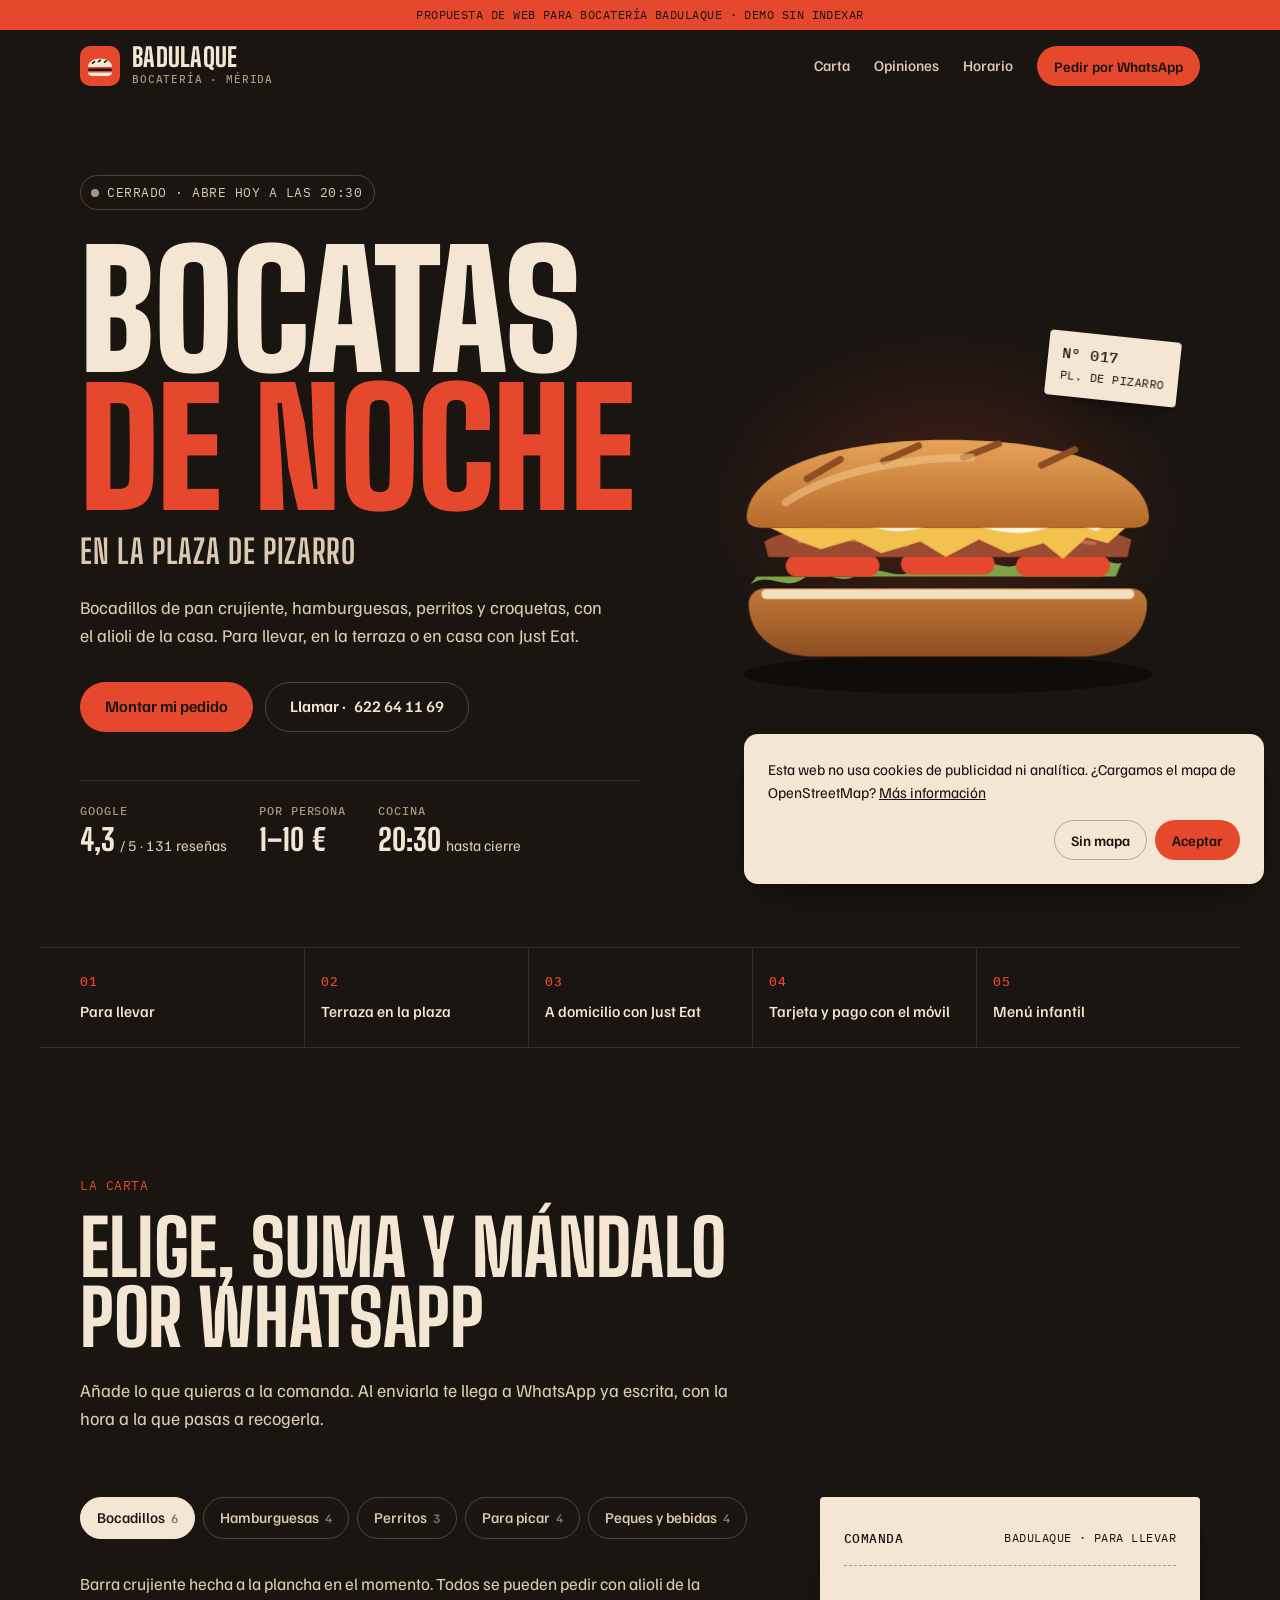
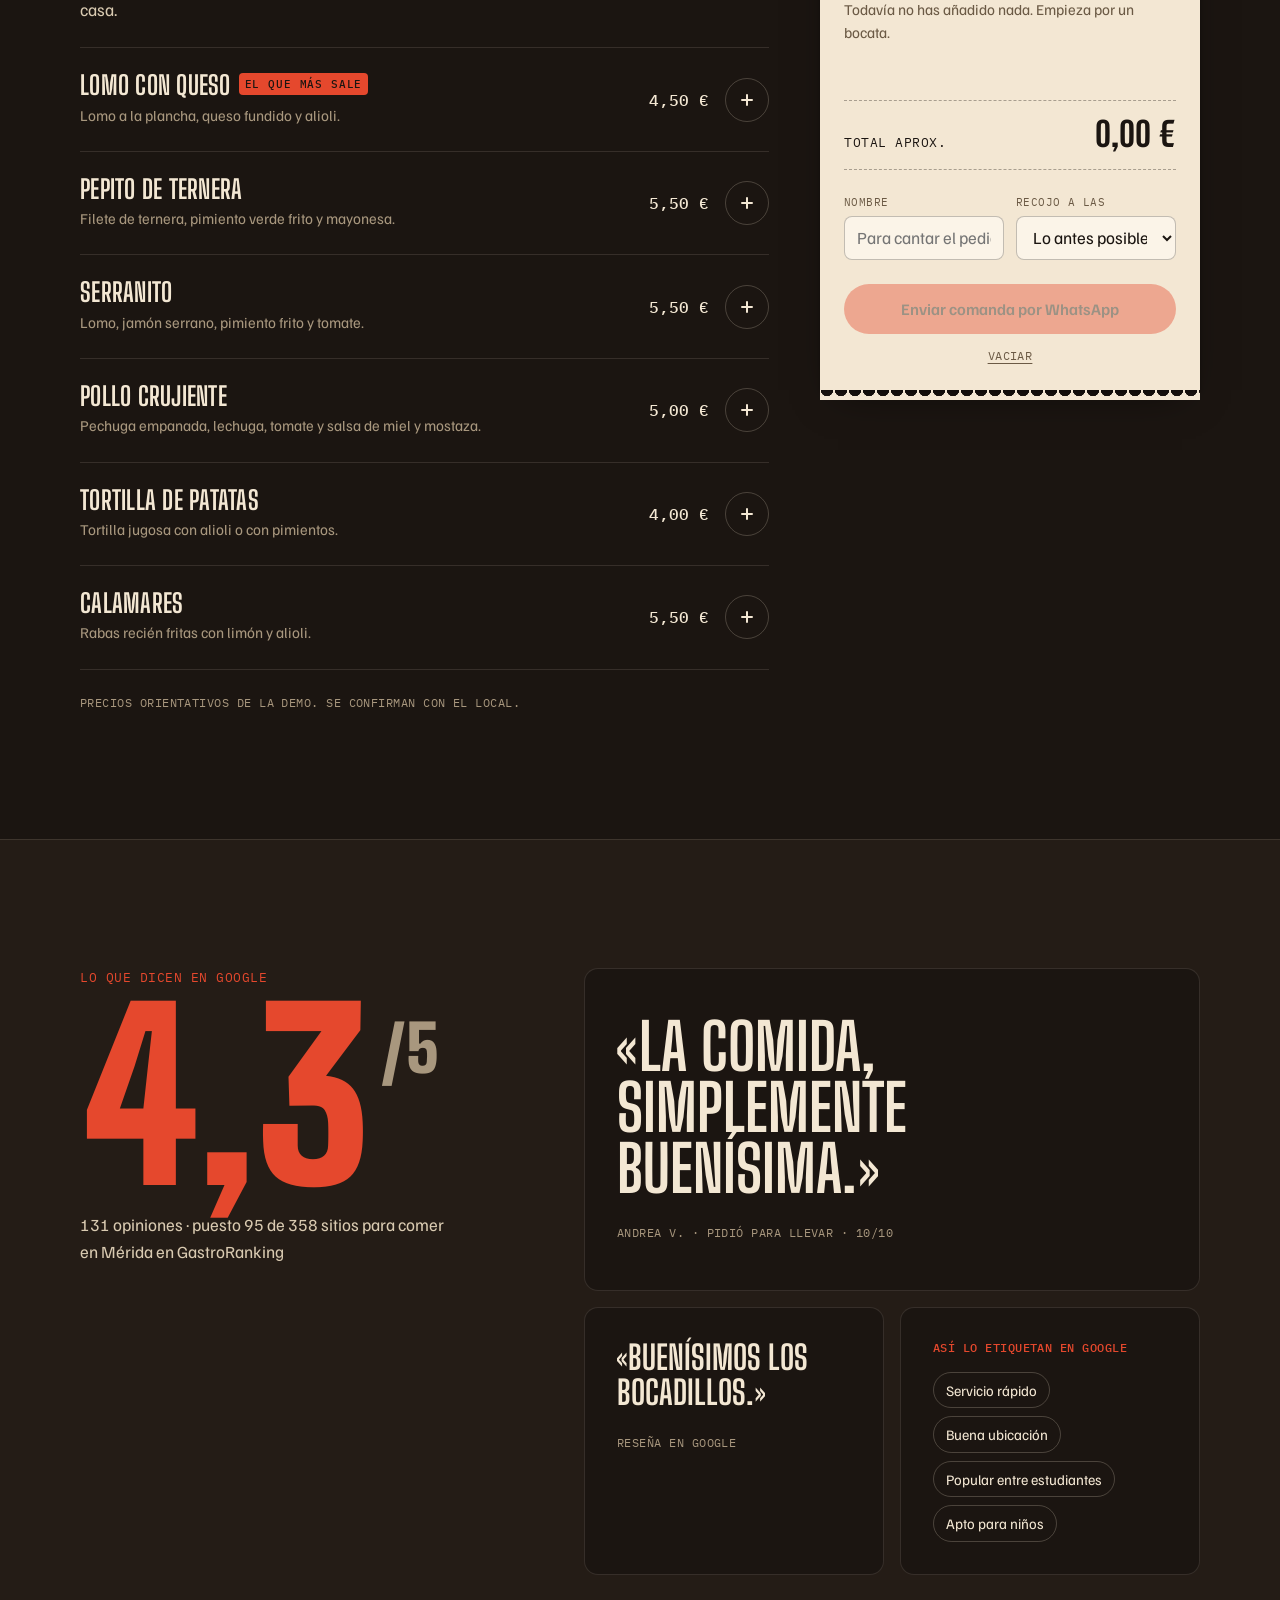
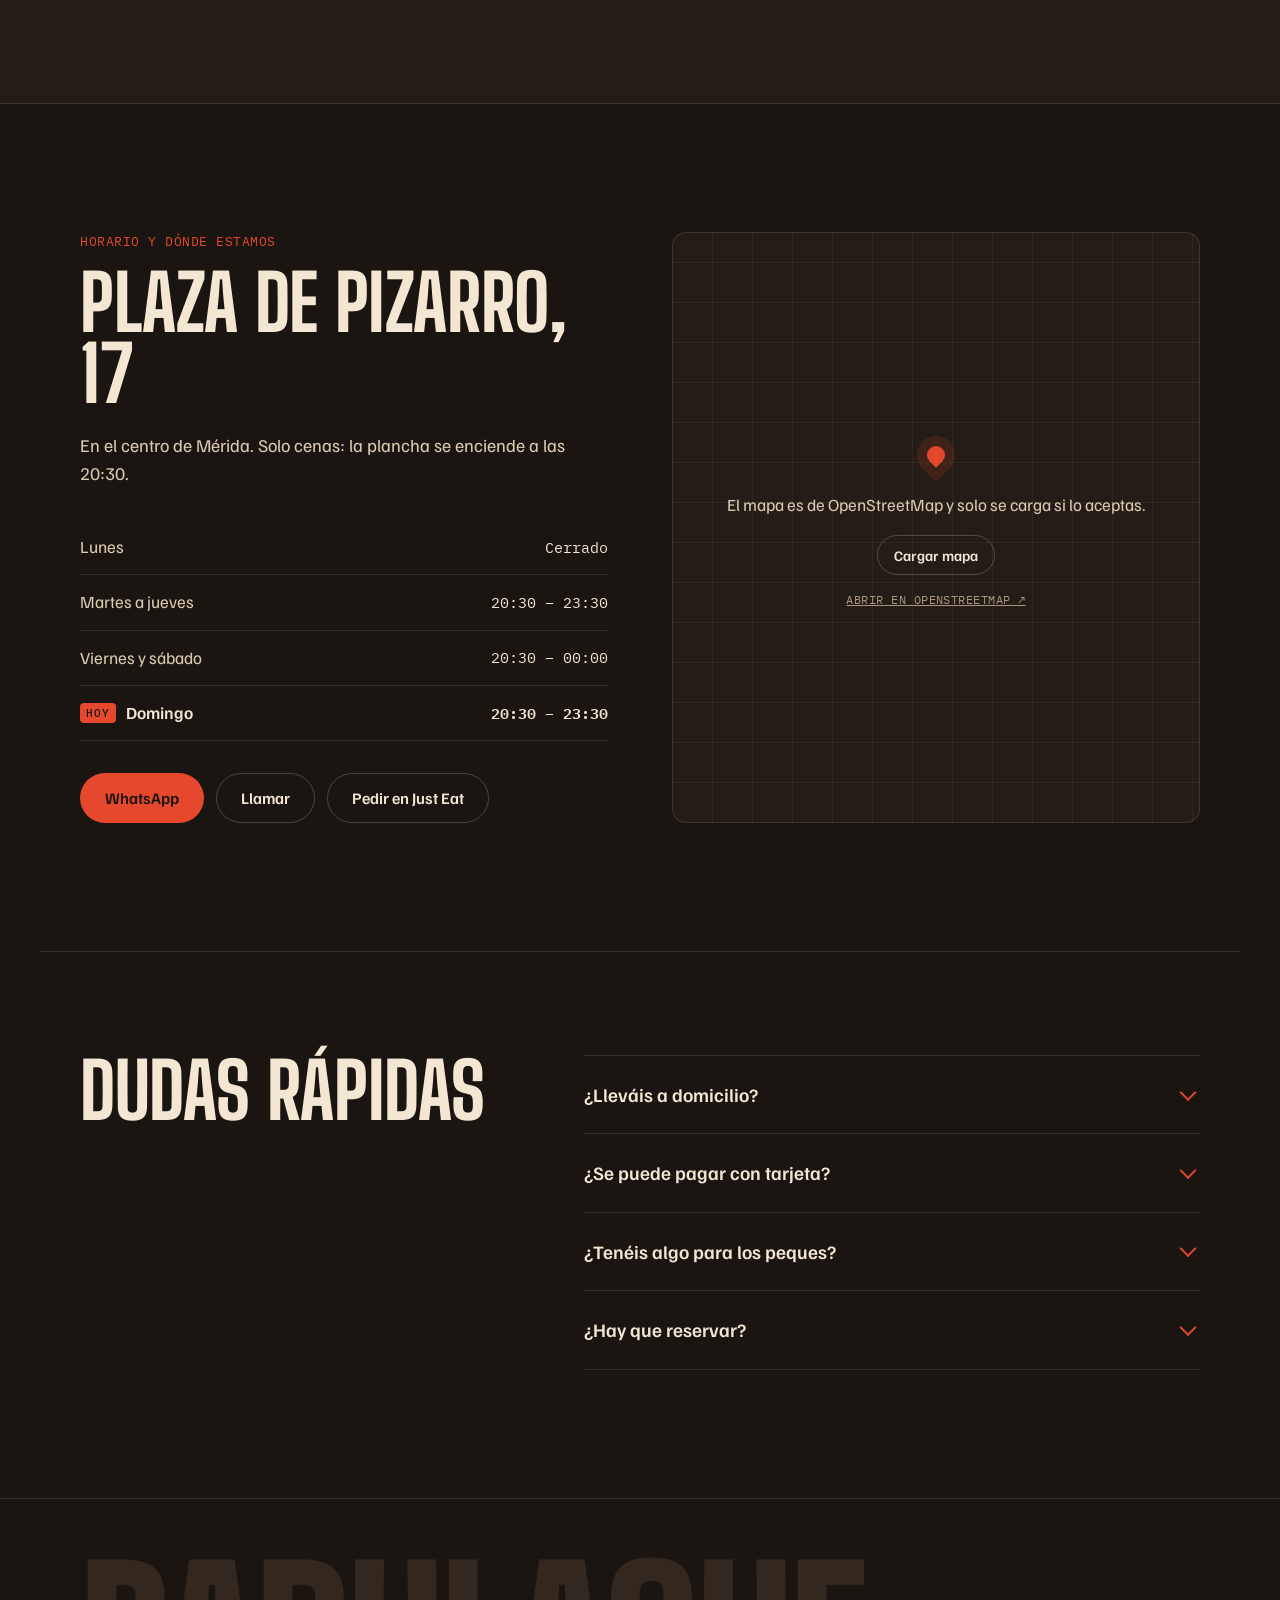
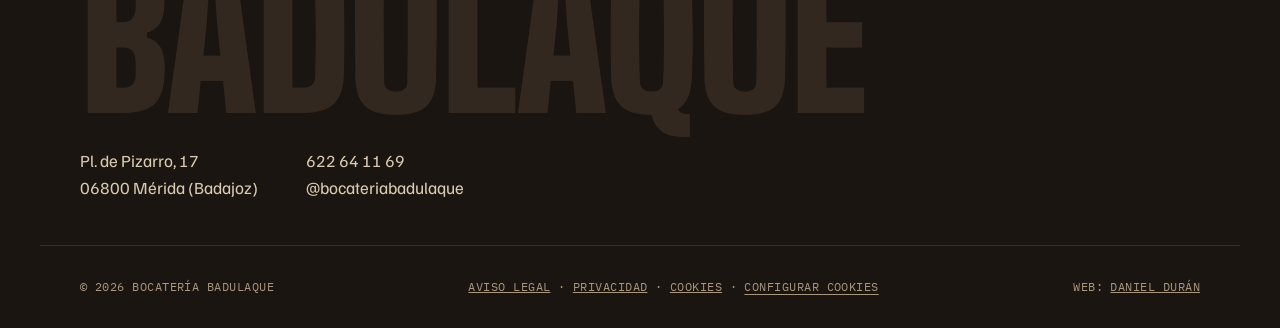
==== index.html @ 823ca011 "Web demo de Bocatería Badulaque Co-Authored-By: Claude Opus 5.5 <noreply@anthropic.com> Claude-Sessi" ====
<!doctype html>
<html lang="es">
<head>
  <meta charset="utf-8">
  <meta name="viewport" content="width=device-width, initial-scale=1">
  <title>Bocatería Badulaque — Bocadillos y hamburguesas de noche en Mérida</title>
  <meta name="description" content="Bocatería Badulaque, en la plaza de Pizarro de Mérida: bocadillos, hamburguesas, perritos y croquetas con alioli. Abre de martes a domingo desde las 20:30. Pide para llevar por WhatsApp.">
  <meta name="robots" content="noindex, nofollow">
  <meta name="theme-color" content="#1B1511">
  <link rel="icon" href="favicon.svg" type="image/svg+xml">

  <meta property="og:type" content="website">
  <meta property="og:locale" content="es_ES">
  <meta property="og:site_name" content="Bocatería Badulaque">
  <meta property="og:title" content="Bocatería Badulaque — Bocadillos de noche en la plaza de Pizarro">
  <meta property="og:description" content="Bocadillos, hamburguesas y perritos desde las 20:30. Para llevar, en terraza o a domicilio.">
  <meta name="twitter:card" content="summary">

  <link rel="preconnect" href="https://fonts.googleapis.com">
  <link rel="preconnect" href="https://fonts.gstatic.com" crossorigin>
  <link rel="stylesheet" href="https://fonts.googleapis.com/css2?family=Big+Shoulders+Display:wght@700;800;900&family=Familjen+Grotesk:wght@400;500;600&family=IBM+Plex+Mono:wght@400;500&display=swap">
  <link rel="stylesheet" href="style.css">
  <script>document.documentElement.classList.add('js');</script>

  <script type="application/ld+json">
  {
    "@context": "https://schema.org",
    "@type": "FastFoodRestaurant",
    "name": "Bocatería Badulaque",
    "telephone": "+34622641169",
    "servesCuisine": ["Bocadillos", "Hamburguesas"],
    "priceRange": "€",
    "acceptsReservations": false,
    "address": {
      "@type": "PostalAddress",
      "streetAddress": "Pl. de Pizarro, 17",
      "postalCode": "06800",
      "addressLocality": "Mérida",
      "addressRegion": "Badajoz",
      "addressCountry": "ES"
    },
    "openingHoursSpecification": [
      { "@type": "OpeningHoursSpecification", "dayOfWeek": ["Tuesday", "Wednesday", "Thursday", "Sunday"], "opens": "20:30", "closes": "23:30" },
      { "@type": "OpeningHoursSpecification", "dayOfWeek": ["Friday", "Saturday"], "opens": "20:30", "closes": "23:59" }
    ],
    "aggregateRating": { "@type": "AggregateRating", "ratingValue": "4.3", "bestRating": "5", "ratingCount": "131" },
    "sameAs": ["https://www.instagram.com/bocateriabadulaque/"]
  }
  </script>
</head>
<body>
  <a class="skip" href="#contenido">Saltar al contenido</a>

  <div class="concept-bar mono">
    <p>Propuesta de web para Bocatería Badulaque · demo sin indexar</p>
  </div>

  <header class="site-header" data-header>
    <div class="wrap site-header__inner">
      <a class="logo" href="#inicio" aria-label="Bocatería Badulaque, inicio">
        <svg class="logo__mark" viewBox="0 0 40 40" aria-hidden="true">
          <rect width="40" height="40" rx="10" fill="var(--tomate)"/>
          <path d="M8 21c0-5 5.4-8.5 12-8.5S32 16 32 21z" fill="var(--miga)"/>
          <path d="M12.5 17.2l2-1.6M18.5 15.6l2-1.4M24.6 16.2l1.8-1.3" stroke="var(--corteza)" stroke-width="1.6" stroke-linecap="round"/>
          <rect x="8" y="22.4" width="24" height="2.6" rx="1.3" fill="var(--corteza)"/>
          <path d="M8 26.6h24c0 2.2-2 3.4-4.4 3.4H12.4C10 30 8 28.8 8 26.6z" fill="var(--miga)"/>
        </svg>
        <span class="logo__word">Badulaque<small>Bocatería · Mérida</small></span>
      </a>
      <nav class="site-nav" aria-label="Secciones">
        <a href="#carta">Carta</a>
        <a href="#opiniones">Opiniones</a>
        <a href="#horario">Horario</a>
      </nav>
      <a class="btn btn--primary btn--small" data-wa data-wa-msg="Hola, quería hacer un pedido para llevar en Badulaque." href="#">Pedir por WhatsApp</a>
    </div>
  </header>

  <main id="contenido">
    <!-- ============ Inicio ============ -->
    <section class="hero" id="inicio" data-hero>
      <div class="wrap hero__grid">
        <div class="hero__copy">
          <p class="status mono" data-status data-state="closed">
            <span class="status__dot" aria-hidden="true"></span>
            <span data-status-text>Abre de martes a domingo a las 20:30</span>
          </p>
          <h1 class="hero__title">
            <span>Bocatas</span>
            <span>de noche</span>
            <span class="hero__title-small">en la plaza de Pizarro</span>
          </h1>
          <p class="hero__lead">Bocadillos de pan crujiente, hamburguesas, perritos y croquetas, con el alioli de la casa. Para llevar, en la terraza o en casa con Just Eat.</p>
          <div class="hero__actions">
            <a class="btn btn--primary" href="#carta">Montar mi pedido</a>
            <a class="btn btn--ghost" data-tel href="tel:+34622641169">Llamar · <span data-tel-text>622 64 11 69</span></a>
          </div>
          <dl class="hero__facts">
            <div><dt>Google</dt><dd><strong class="num">4,3</strong> / 5 · 131 reseñas</dd></div>
            <div><dt>Por persona</dt><dd><strong class="num">1–10 €</strong></dd></div>
            <div><dt>Cocina</dt><dd><strong class="num">20:30</strong> hasta cierre</dd></div>
          </dl>
        </div>

        <figure class="hero__art" aria-hidden="true">
          <svg class="bocata" viewBox="0 0 520 420">
            <defs>
              <linearGradient id="g-pan" x1="0" y1="0" x2="0" y2="1">
                <stop offset="0" stop-color="#E7A458"/>
                <stop offset="1" stop-color="#B66A2C"/>
              </linearGradient>
              <linearGradient id="g-pan-b" x1="0" y1="0" x2="0" y2="1">
                <stop offset="0" stop-color="#C47A3A"/>
                <stop offset="1" stop-color="#8E4E22"/>
              </linearGradient>
            </defs>
            <ellipse class="bocata__shadow" cx="262" cy="372" rx="210" ry="20"/>
            <g class="layer layer--base"><path d="M58 300c0-10 8-16 18-16h372c10 0 18 6 18 16 0 34-30 54-66 54H124c-36 0-66-20-66-54z" fill="url(#g-pan-b)"/><path d="M76 290h372" stroke="#F2DFC0" stroke-width="10" stroke-linecap="round"/></g>
            <g class="layer layer--lechuga"><path d="M60 280c20-14 34 8 54-6s36 10 56-4 36 8 56-4 36 10 56-4 36 8 56-4 36 10 56-2 32 6 46 2l-6 14H66z" fill="#7FA34A"/></g>
            <g class="layer layer--tomate"><rect x="96" y="250" width="96" height="22" rx="11" fill="var(--tomate)"/><rect x="214" y="248" width="96" height="22" rx="11" fill="var(--tomate)"/><rect x="332" y="250" width="96" height="22" rx="11" fill="var(--tomate)"/></g>
            <g class="layer layer--lomo"><path d="M74 236c30-18 82-16 120-10s84 10 132 2 92-8 124 6l-4 18H78z" fill="#9B4B32"/><path d="M110 236c40-6 70 0 110 4M262 234c40-4 80-6 150 4" stroke="#C26A4A" stroke-width="4" stroke-linecap="round" fill="none"/></g>
            <g class="layer layer--queso"><path d="M80 222h364l-18 16-22-6-24 22-20-16-36 10-30-14-34 18-26-16-40 12-28-14-34 10-22-8z" fill="#F2C14E"/></g>
            <g class="layer layer--alioli"><path d="M110 214c24 8 40-6 64 0s40 10 64 2 44-4 66 2 40 6 62-2 34 0 48 4" stroke="#FFF6E2" stroke-width="10" stroke-linecap="round" fill="none"/></g>
            <g class="layer layer--top">
              <path d="M56 212c0-44 74-80 206-80s206 36 206 80c0 6-6 10-14 10H70c-8 0-14-4-14-10z" fill="url(#g-pan)"/>
              <path d="M118 172l34-20M196 154l36-16M278 150l36-14M358 158l34-16" stroke="#8E4E22" stroke-width="7" stroke-linecap="round"/>
              <path d="M96 196c50-34 130-46 190-46" stroke="#F6C98A" stroke-width="8" stroke-linecap="round" fill="none" opacity=".55"/>
            </g>
          </svg>
          <figcaption class="ticket-tag mono">
            <span>Nº 017</span>
            <span>Pl. de Pizarro</span>
          </figcaption>
        </figure>
      </div>
    </section>

    <ul class="perks wrap" aria-label="Servicios">
      <li><span class="perks__k mono">01</span>Para llevar</li>
      <li><span class="perks__k mono">02</span>Terraza en la plaza</li>
      <li><span class="perks__k mono">03</span>A domicilio con Just Eat</li>
      <li><span class="perks__k mono">04</span>Tarjeta y pago con el móvil</li>
      <li><span class="perks__k mono">05</span>Menú infantil</li>
    </ul>

    <!-- ============ Carta y pedido ============ -->
    <section class="section carta" id="carta" aria-labelledby="carta-title">
      <div class="wrap">
        <div class="section__head">
          <p class="eyebrow mono">La carta</p>
          <h2 class="section__title" id="carta-title">Elige, suma y mándalo por WhatsApp</h2>
          <p class="section__lead">Añade lo que quieras a la comanda. Al enviarla te llega a WhatsApp ya escrita, con la hora a la que pasas a recogerla.</p>
        </div>

        <div class="carta__grid">
          <div class="carta__menu">
            <div class="tabs" role="tablist" aria-label="Secciones de la carta" data-tabs></div>
            <div class="carta__panel" data-panel role="tabpanel" aria-live="polite">
              <noscript>
                <ul class="items">
                  <li class="item"><div><h3>Bocadillo de lomo con queso</h3><p>Pan crujiente, lomo a la plancha, queso fundido y alioli.</p></div></li>
                  <li class="item"><div><h3>Hamburguesa Badulaque</h3><p>Ternera, queso cheddar, bacon, cebolla y salsa de la casa.</p></div></li>
                  <li class="item"><div><h3>Croquetas caseras</h3><p>Ración de seis.</p></div></li>
                </ul>
              </noscript>
            </div>
            <p class="carta__note mono">Precios orientativos de la demo. Se confirman con el local.</p>
          </div>

          <aside class="comanda" data-comanda aria-labelledby="comanda-title">
            <div class="comanda__paper">
              <header class="comanda__head mono">
                <p id="comanda-title">Comanda</p>
                <p>Badulaque · para llevar</p>
              </header>
              <p class="comanda__empty" data-empty>Todavía no has añadido nada. Empieza por un bocata.</p>
              <ul class="comanda__lines" data-lines></ul>
              <div class="comanda__total mono">
                <span>Total aprox.</span>
                <strong class="num" data-total>0,00 €</strong>
              </div>
              <div class="comanda__fields">
                <label>
                  <span class="mono">Nombre</span>
                  <input type="text" name="nombre" autocomplete="given-name" placeholder="Para cantar el pedido" data-nombre>
                </label>
                <label>
                  <span class="mono">Recojo a las</span>
                  <select name="hora" data-hora></select>
                </label>
              </div>
              <button type="button" class="btn btn--primary btn--block" data-send disabled>Enviar comanda por WhatsApp</button>
              <button type="button" class="comanda__clear mono" data-clear hidden>Vaciar</button>
            </div>
          </aside>
        </div>
      </div>
    </section>

    <!-- ============ Opiniones ============ -->
    <section class="section opiniones" id="opiniones" aria-labelledby="op-title">
      <div class="wrap opiniones__grid">
        <div class="opiniones__score">
          <p class="eyebrow mono">Lo que dicen en Google</p>
          <p class="score"><span class="num">4,3</span><small>/5</small></p>
          <p class="score__meta">131 opiniones · puesto 95 de 358 sitios para comer en Mérida en GastroRanking</p>
        </div>
        <div class="opiniones__quotes">
          <h2 class="visually-hidden" id="op-title">Opiniones de clientes</h2>
          <blockquote class="quote quote--big">
            <p>«La comida, simplemente buenísima.»</p>
            <footer class="mono">Andrea V. · pidió para llevar · 10/10</footer>
          </blockquote>
          <blockquote class="quote">
            <p>«Buenísimos los bocadillos.»</p>
            <footer class="mono">Reseña en Google</footer>
          </blockquote>
          <div class="quote quote--tags">
            <p class="mono">Así lo etiquetan en Google</p>
            <ul>
              <li>Servicio rápido</li>
              <li>Buena ubicación</li>
              <li>Popular entre estudiantes</li>
              <li>Apto para niños</li>
            </ul>
          </div>
        </div>
      </div>
    </section>

    <!-- ============ Horario y dónde ============ -->
    <section class="section donde" id="horario" aria-labelledby="donde-title" data-contact>
      <div class="wrap donde__grid">
        <div class="donde__info">
          <p class="eyebrow mono">Horario y dónde estamos</p>
          <h2 class="section__title" id="donde-title">Plaza de Pizarro, 17</h2>
          <p class="section__lead">En el centro de Mérida. Solo cenas: la plancha se enciende a las 20:30.</p>

          <table class="hours">
            <caption class="visually-hidden">Horario semanal</caption>
            <tbody>
              <tr data-days="1"><th scope="row">Lunes</th><td>Cerrado</td></tr>
              <tr data-days="2,3,4"><th scope="row">Martes a jueves</th><td class="num">20:30 – 23:30</td></tr>
              <tr data-days="5,6"><th scope="row">Viernes y sábado</th><td class="num">20:30 – 00:00</td></tr>
              <tr data-days="0"><th scope="row">Domingo</th><td class="num">20:30 – 23:30</td></tr>
            </tbody>
          </table>

          <div class="donde__actions">
            <a class="btn btn--primary" data-wa data-wa-msg="Hola, quería hacer un pedido para llevar en Badulaque." href="#">WhatsApp</a>
            <a class="btn btn--ghost" data-tel href="tel:+34622641169">Llamar</a>
            <a class="btn btn--ghost" href="https://www.just-eat.es/" target="_blank" rel="noopener" data-justeat>Pedir en Just Eat</a>
          </div>
        </div>

        <div class="map" data-map>
          <div class="map__placeholder" data-map-placeholder>
            <p>El mapa es de OpenStreetMap y solo se carga si lo aceptas.</p>
            <button type="button" class="btn btn--ghost btn--small" data-map-load>Cargar mapa</button>
            <a class="map__link mono" href="https://www.openstreetmap.org/search?query=Plaza%20de%20Pizarro%2017%20M%C3%A9rida" target="_blank" rel="noopener">Abrir en OpenStreetMap ↗</a>
          </div>
        </div>
      </div>
    </section>

    <!-- ============ Dudas ============ -->
    <section class="section faq" aria-labelledby="faq-title">
      <div class="wrap faq__grid">
        <h2 class="section__title" id="faq-title">Dudas rápidas</h2>
        <div class="faq__list">
          <details>
            <summary>¿Lleváis a domicilio?</summary>
            <p>Sí, a través de Just Eat. Si vienes tú, pídelo por WhatsApp y te lo tenemos listo a la hora que digas.</p>
          </details>
          <details>
            <summary>¿Se puede pagar con tarjeta?</summary>
            <p>Sí: tarjeta de crédito, de débito y pago con el móvil.</p>
          </details>
          <details>
            <summary>¿Tenéis algo para los peques?</summary>
            <p>Hay menú infantil, y la terraza da a la plaza, así que se puede cenar tranquilo con niños.</p>
          </details>
          <details>
            <summary>¿Hay que reservar?</summary>
            <p>No hace falta. Si venís en grupo grande, llamad antes y os guardamos sitio en la terraza.</p>
          </details>
        </div>
      </div>
    </section>
  </main>

  <footer class="site-footer">
    <div class="wrap site-footer__top">
      <p class="site-footer__big">Badulaque</p>
      <div class="site-footer__cols">
        <p>Pl. de Pizarro, 17<br>06800 Mérida (Badajoz)</p>
        <p><a data-tel href="tel:+34622641169" data-tel-text>622 64 11 69</a><br><a href="https://www.instagram.com/bocateriabadulaque/" target="_blank" rel="noopener">@bocateriabadulaque</a></p>
      </div>
    </div>
    <div class="wrap site-footer__bottom mono">
      <p>© <span data-year>2026</span> Bocatería Badulaque</p>
      <p><a href="aviso-legal.html">Aviso legal</a> · <a href="privacidad.html">Privacidad</a> · <a href="cookies.html">Cookies</a> · <button type="button" class="linkish" data-open-cookies>Configurar cookies</button></p>
      <p>Web: <a href="https://danielduranmoya-spec.github.io/" target="_blank" rel="noopener">Daniel Durán</a></p>
    </div>
  </footer>

  <!-- Barra de pedido en móvil -->
  <a class="mobile-cta" href="#carta" data-mobile-cta>
    <span><strong data-mobile-count>0</strong> en la comanda</span>
    <span class="num" data-mobile-total>Ver carta</span>
  </a>

  <div class="cookie-banner" data-cookie-banner hidden role="dialog" aria-live="polite" aria-label="Contenido externo">
    <p>Esta web no usa cookies de publicidad ni analítica. ¿Cargamos el mapa de OpenStreetMap? <a href="cookies.html">Más información</a></p>
    <div class="cookie-banner__actions">
      <button type="button" class="btn btn--ghost btn--small" data-consent="rejected">Sin mapa</button>
      <button type="button" class="btn btn--primary btn--small" data-consent="accepted">Aceptar</button>
    </div>
  </div>

  <script src="script.js"></script>
</body>
</html>
---- style.css ----
/* =========================================================
   Bocatería Badulaque · estilos
   Colores, tipografías y espaciado en :root
   ========================================================= */
:root {
  /* Paleta: corteza tostada + miga + un acento tomate */
  --corteza: #1B1511;
  --corteza-2: #241C16;
  --corteza-3: #33281F;
  --miga: #F3E7D3;
  --miga-2: #D9CAB1;
  --miga-3: #A8977E;
  --tomate: #E5482D;
  --tomate-hover: #F05A3F;
  --tomate-active: #C73B22;
  --linea: rgba(243, 231, 211, .12);
  --linea-fuerte: rgba(243, 231, 211, .22);
  --verde: #8DBF5A;

  --f-display: 'Big Shoulders Display', 'Arial Narrow', sans-serif;
  --f-text: 'Familjen Grotesk', system-ui, sans-serif;
  --f-mono: 'IBM Plex Mono', ui-monospace, monospace;

  --r: 14px;
  --r-s: 8px;
  --r-pill: 999px;

  --s-1: 4px; --s-2: 8px; --s-3: 12px; --s-4: 16px; --s-5: 24px;
  --s-6: 32px; --s-7: 48px; --s-8: 64px; --s-9: 96px; --s-10: 128px;

  --wrap: 1200px;
  --gutter: clamp(16px, 4vw, 40px);
  --ease-out: cubic-bezier(.22, 1, .36, 1);
  --sombra: 0 1px 0 rgba(255,255,255,.04) inset, 0 2px 4px rgba(0,0,0,.25), 0 18px 40px -18px rgba(0,0,0,.6);
}

*, *::before, *::after { box-sizing: border-box; }
html { -webkit-text-size-adjust: 100%; scroll-behavior: smooth; scroll-padding-top: 88px; }
@media (prefers-reduced-motion: reduce) { html { scroll-behavior: auto; } }
body {
  margin: 0;
  background: var(--corteza);
  color: var(--miga);
  font: 400 17px/1.55 var(--f-text);
  -webkit-font-smoothing: antialiased;
  overflow-x: hidden;
}
img, svg { display: block; max-width: 100%; }
a { color: inherit; }
h1, h2, h3, h4, p { margin: 0; }
button, input, select { font: inherit; color: inherit; }
::selection { background: var(--tomate); color: var(--corteza); }

.wrap { width: 100%; max-width: var(--wrap); margin: 0 auto; padding: 0 var(--gutter); }
.mono { font-family: var(--f-mono); font-size: 12.5px; letter-spacing: .04em; text-transform: uppercase; }
.num { font-variant-numeric: tabular-nums; }
.visually-hidden { position: absolute !important; width: 1px; height: 1px; overflow: hidden; clip: rect(0 0 0 0); white-space: nowrap; }
.skip { position: absolute; left: 12px; top: -60px; z-index: 100; background: var(--miga); color: var(--corteza); padding: 10px 14px; border-radius: var(--r-s); }
.skip:focus { top: 12px; }
:focus-visible { outline: 2px solid var(--tomate); outline-offset: 3px; border-radius: 4px; }

/* ---------- Botones ---------- */
.btn {
  --h: 50px;
  display: inline-flex; align-items: center; justify-content: center; gap: var(--s-2);
  min-height: var(--h); padding: 0 var(--s-5);
  border-radius: var(--r-pill); border: 1px solid transparent;
  font-weight: 600; font-size: 16px; text-decoration: none; cursor: pointer;
  transition: background-color .18s, border-color .18s, color .18s, transform .12s var(--ease-out);
  white-space: nowrap;
}
.btn:active { transform: scale(.97); }
.btn--primary { background: var(--tomate); color: var(--corteza); }
.btn--primary:hover { background: var(--tomate-hover); }
.btn--primary:active { background: var(--tomate-active); }
.btn--ghost { border-color: var(--linea-fuerte); color: var(--miga); background: transparent; }
.btn--ghost:hover { border-color: var(--miga-2); background: rgba(243,231,211,.05); }
.btn--small { --h: 40px; padding: 0 var(--s-4); font-size: 14.5px; }
.btn--block { width: 100%; }
.btn[disabled], .btn[aria-disabled="true"] { opacity: .4; cursor: not-allowed; transform: none; }
.linkish { background: none; border: 0; padding: 0; cursor: pointer; text-decoration: underline; text-underline-offset: 3px; font: inherit; }

/* ---------- Barra de propuesta ---------- */
.concept-bar { background: var(--tomate); color: var(--corteza); text-align: center; padding: 6px var(--gutter); font-size: 11.5px; }

/* ---------- Cabecera ---------- */
.site-header { position: sticky; top: 0; z-index: 40; transition: background-color .2s, border-color .2s, backdrop-filter .2s; border-bottom: 1px solid transparent; }
.site-header.is-scrolled { background: rgba(27, 21, 17, .86); backdrop-filter: blur(12px); -webkit-backdrop-filter: blur(12px); border-bottom-color: var(--linea); }
.site-header__inner { display: flex; align-items: center; gap: var(--s-5); min-height: 72px; }
.logo { display: flex; align-items: center; gap: var(--s-3); text-decoration: none; margin-right: auto; }
.logo__mark { width: 40px; height: 40px; }
.logo__word { font: 800 26px/1 var(--f-display); text-transform: uppercase; letter-spacing: .01em; display: flex; flex-direction: column; }
.logo__word small { font: 500 10.5px/1.4 var(--f-mono); letter-spacing: .08em; color: var(--miga-3); margin-top: 2px; }
.site-nav { display: flex; gap: var(--s-5); }
.site-nav a { text-decoration: none; color: var(--miga-2); font-weight: 500; font-size: 15px; padding: 6px 0; border-bottom: 1px solid transparent; transition: color .15s, border-color .15s; }
.site-nav a:hover { color: var(--miga); border-bottom-color: var(--tomate); }

/* ---------- Hero ---------- */
.hero { padding: clamp(32px, 6vw, 72px) 0 clamp(48px, 7vw, 96px); position: relative; }
.hero__grid { display: grid; grid-template-columns: 1.05fr .95fr; gap: clamp(24px, 4vw, 64px); align-items: center; }
.status { display: inline-flex; align-items: center; gap: var(--s-2); padding: 7px 12px 7px 10px; border: 1px solid var(--linea-fuerte); border-radius: var(--r-pill); color: var(--miga-2); margin-bottom: var(--s-6); }
.status__dot { width: 8px; height: 8px; border-radius: 50%; background: var(--miga-3); }
.status[data-state="open"] { color: var(--miga); border-color: rgba(141,191,90,.45); }
.status[data-state="open"] .status__dot { background: var(--verde); box-shadow: 0 0 0 0 rgba(141,191,90,.6); animation: pulse 2.4s infinite; }
@keyframes pulse { 70% { box-shadow: 0 0 0 8px rgba(141,191,90,0); } 100% { box-shadow: 0 0 0 0 rgba(141,191,90,0); } }

.hero__title { font-family: var(--f-display); font-weight: 900; text-transform: uppercase; line-height: .86; letter-spacing: -.01em; font-size: clamp(76px, 12.5vw, 172px); display: flex; flex-direction: column; }
.hero__title span:nth-child(2) { color: var(--tomate); }
.hero__title-small { font-size: clamp(22px, 2.6vw, 34px); font-weight: 700; letter-spacing: .02em; line-height: 1.1; color: var(--miga-2); margin-top: var(--s-4); }
.hero__lead { max-width: 30em; color: var(--miga-2); font-size: clamp(17px, 1.4vw, 19px); margin-top: var(--s-5); }
.hero__actions { display: flex; flex-wrap: wrap; gap: var(--s-3); margin-top: var(--s-6); }
.hero__facts { display: grid; grid-template-columns: repeat(3, auto); justify-content: start; gap: var(--s-6); margin: var(--s-7) 0 0; padding-top: var(--s-5); border-top: 1px solid var(--linea); }
.hero__facts dt { font: 500 11.5px/1 var(--f-mono); letter-spacing: .08em; text-transform: uppercase; color: var(--miga-3); margin-bottom: var(--s-2); }
.hero__facts dd { margin: 0; color: var(--miga-2); font-size: 15px; }
.hero__facts strong { font: 800 30px/1 var(--f-display); color: var(--miga); margin-right: 2px; }

.hero__art { margin: 0; position: relative; }
.hero__art::before { content: ""; position: absolute; inset: 6% 4% 10%; border-radius: 50%; background: radial-gradient(closest-side, rgba(229,72,45,.22), rgba(229,72,45,0)); filter: blur(10px); }
.bocata { position: relative; width: 100%; height: auto; overflow: visible; }
.bocata__shadow { fill: rgba(0,0,0,.45); }
.ticket-tag { position: absolute; right: 4%; top: 6%; display: flex; flex-direction: column; gap: 2px; background: var(--miga); color: var(--corteza); padding: 10px 14px 12px; border-radius: 4px; transform: rotate(6deg); box-shadow: var(--sombra); font-size: 11.5px; }
.ticket-tag span:first-child { font-weight: 500; font-size: 15px; }

/* Montaje del bocata al cargar: cada capa cae en orden */
.js .bocata .layer { transform-box: fill-box; }
.js .bocata.is-built .layer { animation: drop .7s var(--ease-out) both; }
.js .bocata .layer--base { animation-delay: .05s !important; }
.js .bocata .layer--lechuga { animation-delay: .17s !important; }
.js .bocata .layer--tomate { animation-delay: .29s !important; }
.js .bocata .layer--lomo { animation-delay: .41s !important; }
.js .bocata .layer--queso { animation-delay: .53s !important; }
.js .bocata .layer--alioli { animation-delay: .65s !important; }
.js .bocata .layer--top { animation-delay: .8s !important; animation-duration: .8s !important; }
.js .bocata:not(.is-built) .layer { opacity: 0; }
@keyframes drop { from { opacity: 0; transform: translateY(-60px); } 60% { opacity: 1; } to { opacity: 1; transform: none; } }
.bocata:hover .layer--top { transform: translateY(-14px) rotate(-1.5deg); transition: transform .4s var(--ease-out); }
.bocata .layer--top { transition: transform .5s var(--ease-out); }
@media (prefers-reduced-motion: reduce) { .js .bocata .layer { animation: none !important; opacity: 1 !important; } }

/* ---------- Ventajas ---------- */
.perks { list-style: none; margin: 0 auto; display: grid; grid-template-columns: repeat(5, 1fr); border-top: 1px solid var(--linea); border-bottom: 1px solid var(--linea); padding-top: 0; padding-bottom: 0; }
.perks li { padding: var(--s-5) var(--s-4); font-weight: 500; display: flex; flex-direction: column; gap: var(--s-2); border-left: 1px solid var(--linea); font-size: 15.5px; }
.perks li:first-child { border-left: 0; padding-left: 0; }
.perks__k { color: var(--tomate); }

/* ---------- Secciones ---------- */
.section { padding: clamp(80px, 10vw, 144px) 0; }
.section__head { max-width: 720px; margin-bottom: var(--s-8); }
.eyebrow { color: var(--tomate); margin-bottom: var(--s-4); }
.section__title { font: 800 clamp(44px, 6vw, 84px)/.92 var(--f-display); text-transform: uppercase; letter-spacing: -.005em; }
.section__lead { color: var(--miga-2); margin-top: var(--s-5); max-width: 36em; font-size: 18px; }

/* ---------- Carta + comanda ---------- */
.carta__grid { display: grid; grid-template-columns: minmax(0, 1fr) 380px; gap: clamp(24px, 4vw, 56px); align-items: start; }
.tabs { display: flex; gap: var(--s-2); flex-wrap: wrap; margin-bottom: var(--s-6); }
.tab { min-height: 42px; padding: 0 var(--s-4); border-radius: var(--r-pill); border: 1px solid var(--linea-fuerte); background: transparent; cursor: pointer; font-weight: 500; font-size: 15px; color: var(--miga-2); transition: background-color .15s, color .15s, border-color .15s; }
.tab:hover { color: var(--miga); border-color: var(--miga-3); }
.tab[aria-selected="true"] { background: var(--miga); color: var(--corteza); border-color: var(--miga); }
.tab .num { opacity: .55; margin-left: 6px; font-size: 13px; }

.carta__panel { min-height: 420px; transition: opacity .15s, transform .15s; }
.carta__panel.is-leaving { opacity: 0; transform: translateY(6px); }
.carta__intro { color: var(--miga-2); margin-bottom: var(--s-5); max-width: 38em; }
.items { list-style: none; margin: 0; padding: 0; border-top: 1px solid var(--linea); }
.item { display: grid; grid-template-columns: 1fr auto auto; gap: var(--s-4); align-items: center; padding: var(--s-5) 0; border-bottom: 1px solid var(--linea); }
.item h3 { font: 700 26px/1.05 var(--f-display); text-transform: uppercase; letter-spacing: .01em; }
.item h3 .badge { font: 500 10.5px/1 var(--f-mono); letter-spacing: .08em; vertical-align: middle; margin-left: 8px; padding: 4px 6px; border-radius: 4px; background: var(--tomate); color: var(--corteza); position: relative; top: -3px; }
.item p { color: var(--miga-3); font-size: 15px; margin-top: 4px; }
.item__price { font: 500 16px/1 var(--f-mono); color: var(--miga); }
.add { width: 44px; height: 44px; border-radius: 50%; border: 1px solid var(--linea-fuerte); background: transparent; cursor: pointer; display: grid; place-items: center; transition: background-color .15s, border-color .15s, transform .12s var(--ease-out); position: relative; }
.add:hover { background: var(--tomate); border-color: var(--tomate); color: var(--corteza); }
.add:active { transform: scale(.9); }
.add svg { width: 16px; height: 16px; }
.add[data-qty]:not([data-qty="0"])::after { content: attr(data-qty); position: absolute; top: -4px; right: -4px; min-width: 20px; height: 20px; padding: 0 5px; border-radius: 10px; background: var(--miga); color: var(--corteza); font: 600 11.5px/20px var(--f-mono); text-align: center; }
.carta__note { color: var(--miga-3); margin-top: var(--s-5); font-size: 11.5px; }

.comanda { position: sticky; top: 96px; }
.comanda__paper {
  background: var(--miga); color: var(--corteza);
  padding: var(--s-6) var(--s-5) var(--s-5);
  border-radius: 4px 4px 0 0; position: relative; box-shadow: var(--sombra);
}
.comanda__paper::after { content: ""; position: absolute; left: 0; right: 0; bottom: -10px; height: 10px; background: radial-gradient(circle at 7px 0, transparent 6px, var(--miga) 6.5px) 0 0 / 14px 10px repeat-x; }
.comanda__head { display: flex; justify-content: space-between; padding-bottom: var(--s-4); border-bottom: 1px dashed rgba(27,21,17,.35); font-size: 11.5px; }
.comanda__head p:first-child { font-weight: 500; font-size: 13px; }
.comanda__empty { padding: var(--s-6) 0; color: #6B5A45; font-size: 15px; }
.comanda__lines { list-style: none; margin: 0; padding: var(--s-3) 0; }
.comanda__lines li { display: grid; grid-template-columns: auto 1fr auto auto; gap: var(--s-3); align-items: center; padding: 8px 0; font-size: 15px; }
.comanda__lines .q { font: 500 13px/1 var(--f-mono); }
.comanda__lines .p { font: 500 13.5px/1 var(--f-mono); font-variant-numeric: tabular-nums; }
.comanda__lines button { width: 28px; height: 28px; border-radius: 50%; border: 1px solid rgba(27,21,17,.25); background: transparent; cursor: pointer; display: grid; place-items: center; color: var(--corteza); transition: background-color .15s; }
.comanda__lines button:hover { background: rgba(27,21,17,.08); }
.comanda__lines li.is-new { animation: lineIn .35s var(--ease-out); }
@keyframes lineIn { from { background: rgba(229,72,45,.18); } to { background: transparent; } }
.comanda__total { display: flex; justify-content: space-between; align-items: baseline; padding: var(--s-4) 0; border-top: 1px dashed rgba(27,21,17,.35); border-bottom: 1px dashed rgba(27,21,17,.35); }
.comanda__total strong { font: 800 34px/1 var(--f-display); letter-spacing: 0; text-transform: none; }
.comanda__fields { display: grid; grid-template-columns: 1fr 1fr; gap: var(--s-3); margin: var(--s-5) 0; }
.comanda__fields label { display: flex; flex-direction: column; gap: 6px; }
.comanda__fields .mono { font-size: 10.5px; color: #6B5A45; }
.comanda__fields input, .comanda__fields select { min-height: 44px; padding: 0 12px; border-radius: var(--r-s); border: 1px solid rgba(27,21,17,.25); background: #FBF4E8; color: var(--corteza); width: 100%; }
.comanda__fields input:focus-visible, .comanda__fields select:focus-visible { outline: 2px solid var(--tomate); outline-offset: 1px; }
.comanda .btn--primary { color: var(--corteza); }
.comanda__clear { display: block; margin: var(--s-3) auto 0; background: none; border: 0; cursor: pointer; color: #6B5A45; text-decoration: underline; text-underline-offset: 3px; font-size: 11.5px; }
.comanda__clear:hover { color: var(--corteza); }

/* ---------- Opiniones ---------- */
.opiniones { background: var(--corteza-2); border-top: 1px solid var(--linea); border-bottom: 1px solid var(--linea); }
.opiniones__grid { display: grid; grid-template-columns: 5fr 7fr; gap: clamp(32px, 5vw, 80px); align-items: start; }
.score { font: 900 clamp(140px, 18vw, 240px)/.8 var(--f-display); color: var(--tomate); display: flex; align-items: flex-start; }
.score small { font-size: .28em; color: var(--miga-3); margin-left: 8px; margin-top: .3em; }
.score__meta { color: var(--miga-2); margin-top: var(--s-5); max-width: 22em; }
.opiniones__quotes { display: grid; grid-template-columns: 1fr 1fr; gap: var(--s-4); }
.quote { margin: 0; padding: var(--s-6); border: 1px solid var(--linea); border-radius: var(--r); background: var(--corteza); }
.quote p { font: 700 clamp(26px, 2.6vw, 34px)/1.05 var(--f-display); text-transform: uppercase; }
.quote footer { color: var(--miga-3); margin-top: var(--s-5); font-size: 11.5px; }
.quote--big { grid-column: 1 / -1; padding: var(--s-7) var(--s-6); }
.quote--big p { font-size: clamp(40px, 5vw, 68px); line-height: .95; }
.quote--tags > p.mono { font: 500 11.5px/1.4 var(--f-mono); text-transform: uppercase; color: var(--tomate); margin-bottom: var(--s-4); }
.quote--tags ul { list-style: none; margin: 0; padding: 0; display: flex; flex-wrap: wrap; gap: var(--s-2); }
.quote--tags li { padding: 6px 12px; border-radius: var(--r-pill); border: 1px solid var(--linea-fuerte); font-size: 14.5px; }

/* ---------- Horario y mapa ---------- */
.donde__grid { display: grid; grid-template-columns: 1fr 1fr; gap: clamp(32px, 5vw, 80px); align-items: stretch; }
.hours { width: 100%; border-collapse: collapse; margin-top: var(--s-6); }
.hours th, .hours td { text-align: left; padding: 14px 0; border-bottom: 1px solid var(--linea); font-weight: 400; }
.hours td { text-align: right; font-family: var(--f-mono); font-size: 15px; }
.hours th { color: var(--miga-2); }
.hours tr.is-today th, .hours tr.is-today td { color: var(--miga); font-weight: 600; }
.hours tr.is-today th::before { content: "Hoy"; font: 500 10.5px/1 var(--f-mono); letter-spacing: .08em; text-transform: uppercase; background: var(--tomate); color: var(--corteza); padding: 3px 6px; border-radius: 4px; margin-right: 10px; position: relative; top: -2px; }
.donde__actions { display: flex; flex-wrap: wrap; gap: var(--s-3); margin-top: var(--s-6); }
.map { position: relative; min-height: 420px; border-radius: var(--r); overflow: hidden; border: 1px solid var(--linea); background:
  repeating-linear-gradient(0deg, transparent 0 39px, rgba(243,231,211,.05) 39px 40px),
  repeating-linear-gradient(90deg, transparent 0 39px, rgba(243,231,211,.05) 39px 40px),
  var(--corteza-2); }
.map iframe { position: absolute; inset: 0; width: 100%; height: 100%; border: 0; filter: grayscale(.4) contrast(1.05); }
.map__placeholder { position: absolute; inset: 0; display: flex; flex-direction: column; align-items: center; justify-content: center; gap: var(--s-4); text-align: center; padding: var(--s-6); color: var(--miga-2); }
.map__placeholder::before { content: ""; width: 18px; height: 18px; border-radius: 50% 50% 50% 0; background: var(--tomate); transform: rotate(-45deg); box-shadow: 0 0 0 10px rgba(229,72,45,.15); margin-bottom: var(--s-3); }
.map__link { color: var(--miga-3); font-size: 11.5px; }
.map__link:hover { color: var(--miga); }

/* ---------- FAQ ---------- */
.faq { padding-top: 0; }
.faq__grid { display: grid; grid-template-columns: 5fr 7fr; gap: clamp(32px, 5vw, 80px); border-top: 1px solid var(--linea); padding-top: clamp(64px, 8vw, 112px); }
.faq__list details { border-bottom: 1px solid var(--linea); }
.faq__list details:first-child { border-top: 1px solid var(--linea); }
.faq__list summary { list-style: none; cursor: pointer; padding: var(--s-5) 40px var(--s-5) 0; font-weight: 600; font-size: 19px; position: relative; transition: color .15s; }
.faq__list summary::-webkit-details-marker { display: none; }
.faq__list summary::after { content: ""; position: absolute; right: 6px; top: 50%; width: 12px; height: 12px; border-right: 2px solid var(--tomate); border-bottom: 2px solid var(--tomate); transform: translateY(-70%) rotate(45deg); transition: transform .25s var(--ease-out); }
.faq__list details[open] summary::after { transform: translateY(-30%) rotate(-135deg); }
.faq__list summary:hover { color: var(--tomate-hover); }
.faq__list details p { color: var(--miga-2); padding: 0 40px var(--s-5) 0; max-width: 36em; }

/* ---------- Pie ---------- */
.site-footer { border-top: 1px solid var(--linea); padding-top: var(--s-8); }
.site-footer__top { display: flex; justify-content: space-between; align-items: flex-end; gap: var(--s-6); flex-wrap: wrap; }
.site-footer__big { font: 900 clamp(72px, 15vw, 200px)/.8 var(--f-display); text-transform: uppercase; color: var(--corteza-3); letter-spacing: -.01em; }
.site-footer__cols { display: flex; gap: var(--s-7); color: var(--miga-2); padding-bottom: var(--s-3); }
.site-footer__cols a { text-decoration: none; }
.site-footer__cols a:hover { color: var(--tomate-hover); }
.site-footer__bottom { display: flex; justify-content: space-between; gap: var(--s-4); flex-wrap: wrap; padding-top: var(--s-6); padding-bottom: var(--s-6); margin-top: var(--s-6); border-top: 1px solid var(--linea); color: var(--miga-3); font-size: 11.5px; }
.site-footer__bottom a, .site-footer__bottom .linkish { color: var(--miga-3); text-transform: uppercase; letter-spacing: .04em; }
.site-footer__bottom a:hover, .site-footer__bottom .linkish:hover { color: var(--miga); }

/* ---------- CTA móvil ---------- */
.mobile-cta { display: none; }

/* ---------- Banner contenido externo ---------- */
.cookie-banner { position: fixed; left: 16px; right: 16px; bottom: 16px; z-index: 60; max-width: 520px; margin-left: auto; background: var(--miga); color: var(--corteza); padding: var(--s-5); border-radius: var(--r); box-shadow: var(--sombra); display: flex; flex-direction: column; gap: var(--s-4); font-size: 15px; animation: bannerIn .3s var(--ease-out); }
.cookie-banner[hidden] { display: none; }
.cookie-banner.is-leaving { opacity: 0; transform: translateY(8px); transition: opacity .18s, transform .18s; }
.cookie-banner__actions { display: flex; gap: var(--s-2); justify-content: flex-end; }
.cookie-banner .btn--ghost { color: var(--corteza); border-color: rgba(27,21,17,.3); }
.cookie-banner .btn--ghost:hover { background: rgba(27,21,17,.06); border-color: var(--corteza); }
@keyframes bannerIn { from { opacity: 0; transform: translateY(12px); } }

/* ---------- Entradas al hacer scroll ---------- */
.js .reveal { opacity: 0; transform: translateY(18px); transition: opacity .6s var(--ease-out), transform .6s var(--ease-out); }
.js .reveal.is-in { opacity: 1; transform: none; }
@media (prefers-reduced-motion: reduce) { .js .reveal { opacity: 1; transform: none; transition: none; } }

/* ---------- Páginas legales ---------- */
.legal-doc { max-width: 760px; margin: 0 auto; padding: var(--s-9) var(--gutter); }
.legal-doc h1 { font: 800 clamp(48px, 7vw, 80px)/.9 var(--f-display); text-transform: uppercase; }
.legal-doc h2 { font: 700 28px/1.1 var(--f-display); text-transform: uppercase; margin: var(--s-7) 0 var(--s-3); }
.legal-doc p, .legal-doc li { color: var(--miga-2); margin-bottom: var(--s-3); }
.legal-updated { color: var(--miga-3); margin: var(--s-4) 0 var(--s-5); }
.legal-note { background: var(--corteza-2); border: 1px solid var(--linea); border-left: 3px solid var(--tomate); padding: var(--s-4); border-radius: var(--r-s); }
.legal-doc dl { margin: 0; border-top: 1px solid var(--linea); }
.legal-doc dl div { display: grid; grid-template-columns: 180px 1fr; padding: 12px 0; border-bottom: 1px solid var(--linea); }
.legal-doc dt { color: var(--miga-3); }
.legal-doc dd { margin: 0; }
.legal-doc table { width: 100%; border-collapse: collapse; font-size: 15px; display: block; overflow-x: auto; }
.legal-doc th, .legal-doc td { text-align: left; padding: 10px 12px 10px 0; border-bottom: 1px solid var(--linea); vertical-align: top; }
.legal-doc th { color: var(--miga-3); font-weight: 500; }
.legal-doc a { color: var(--tomate-hover); }
.legal-page .site-header { position: static; }

/* =========================================================
   Responsive
   ========================================================= */
@media (max-width: 1040px) {
  .carta__grid { grid-template-columns: minmax(0, 1fr) 330px; }
  .perks { grid-template-columns: repeat(3, 1fr); }
  .perks li:nth-child(4) { border-left: 0; padding-left: 0; }
  .perks li:nth-child(n+4) { border-top: 1px solid var(--linea); }
}

@media (max-width: 860px) {
  .site-nav { display: none; }
  .hero__grid { grid-template-columns: 1fr; }
  .hero__art { order: -1; max-width: 380px; margin: 0 auto -8px; width: 92%; }
  .hero__copy { text-align: left; }
  .carta__grid { grid-template-columns: minmax(0, 1fr); }
  .carta__menu { min-width: 0; }
  .comanda { position: static; }
  .opiniones__grid, .donde__grid, .faq__grid { grid-template-columns: minmax(0, 1fr); }
  .map { min-height: 320px; }
  .mobile-cta {
    position: fixed; left: 12px; right: 12px; bottom: 12px; z-index: 50;
    display: flex; justify-content: space-between; align-items: center;
    min-height: 56px; padding: 0 var(--s-5); border-radius: var(--r-pill);
    background: var(--tomate); color: var(--corteza); text-decoration: none; font-weight: 600;
    box-shadow: 0 10px 30px -8px rgba(0,0,0,.6);
    transform: translateY(140%); transition: transform .3s var(--ease-out);
  }
  .mobile-cta.is-visible { transform: none; }
  .mobile-cta:active { background: var(--tomate-active); }
  .mobile-cta .num { font-family: var(--f-mono); font-size: 14px; }
  body { padding-bottom: 0; }
}

@media (max-width: 560px) {
  body { font-size: 16px; }
  .site-header__inner { min-height: 64px; gap: var(--s-3); }
  .logo__word { font-size: 22px; }
  .logo__word small { display: none; }
  .logo__mark { width: 34px; height: 34px; }
  .site-header .btn--small { padding: 0 14px; font-size: 14px; }
  .hero__title { font-size: clamp(64px, 21vw, 96px); }
  .hero__actions .btn { flex: 1 1 100%; }
  .hero__facts { grid-template-columns: 1fr 1fr; gap: var(--s-5); }
  .hero__facts div:first-child { grid-column: 1 / -1; }
  .perks { grid-template-columns: 1fr 1fr; }
  .perks li { border-left: 0 !important; padding-left: 0 !important; border-top: 1px solid var(--linea); }
  .perks li:nth-child(-n+2) { border-top: 0; }
  .perks li:nth-child(even) { padding-left: var(--s-4) !important; border-left: 1px solid var(--linea) !important; }
  .perks li:last-child { grid-column: 1 / -1; }
  .section__head { margin-bottom: var(--s-6); }
  .tabs { flex-wrap: nowrap; overflow-x: auto; margin-left: calc(-1 * var(--gutter)); margin-right: calc(-1 * var(--gutter)); padding: 0 var(--gutter) 4px; scrollbar-width: none; }
  .tabs::-webkit-scrollbar { display: none; }
  .tab { flex: 0 0 auto; }
  .item { grid-template-columns: 1fr auto; row-gap: var(--s-3); }
  .item > div { grid-column: 1 / -1; }
  .item h3 { font-size: 24px; }
  .opiniones__quotes { grid-template-columns: 1fr; }
  .quote { padding: var(--s-5); }
  .quote--big { padding: var(--s-6) var(--s-5); }
  .comanda__fields { grid-template-columns: 1fr 1fr; }
  .site-footer__cols { flex-direction: column; gap: var(--s-4); }
  .legal-doc dl div { grid-template-columns: 1fr; gap: 2px; }
}
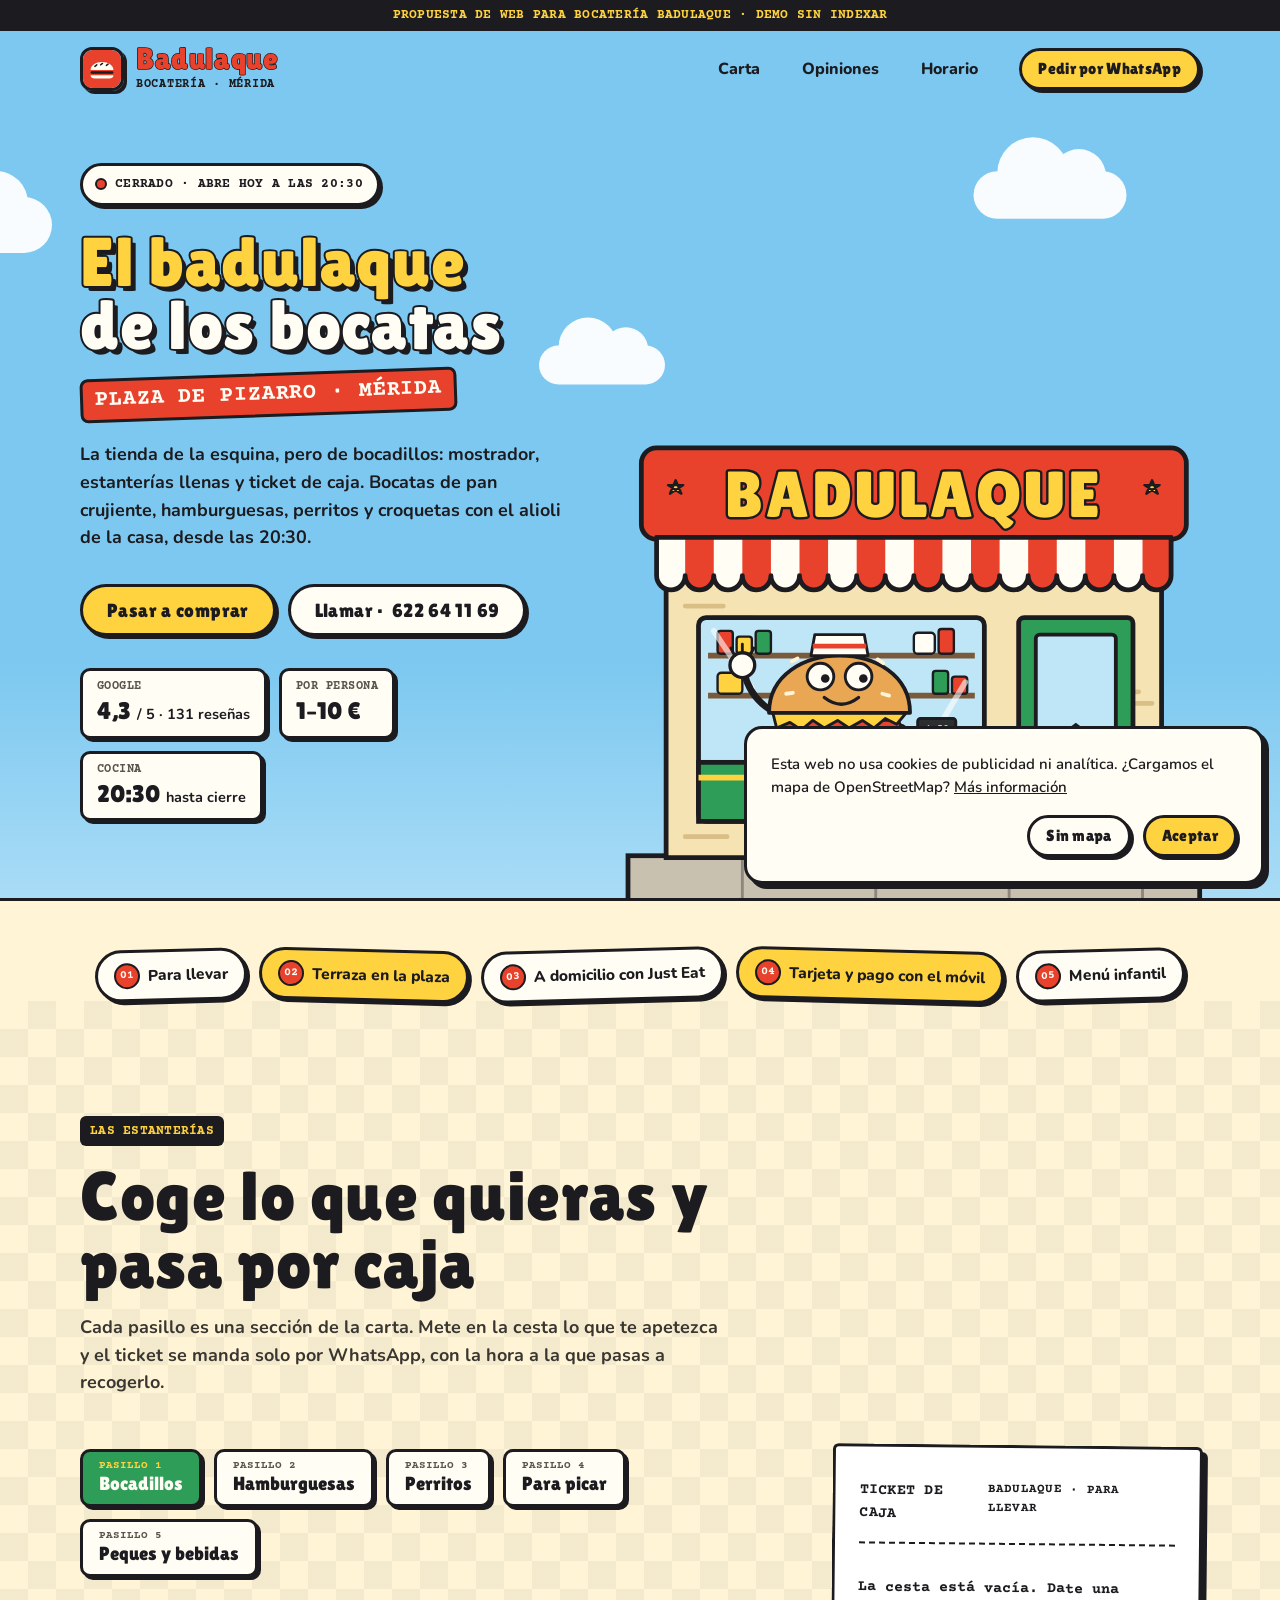
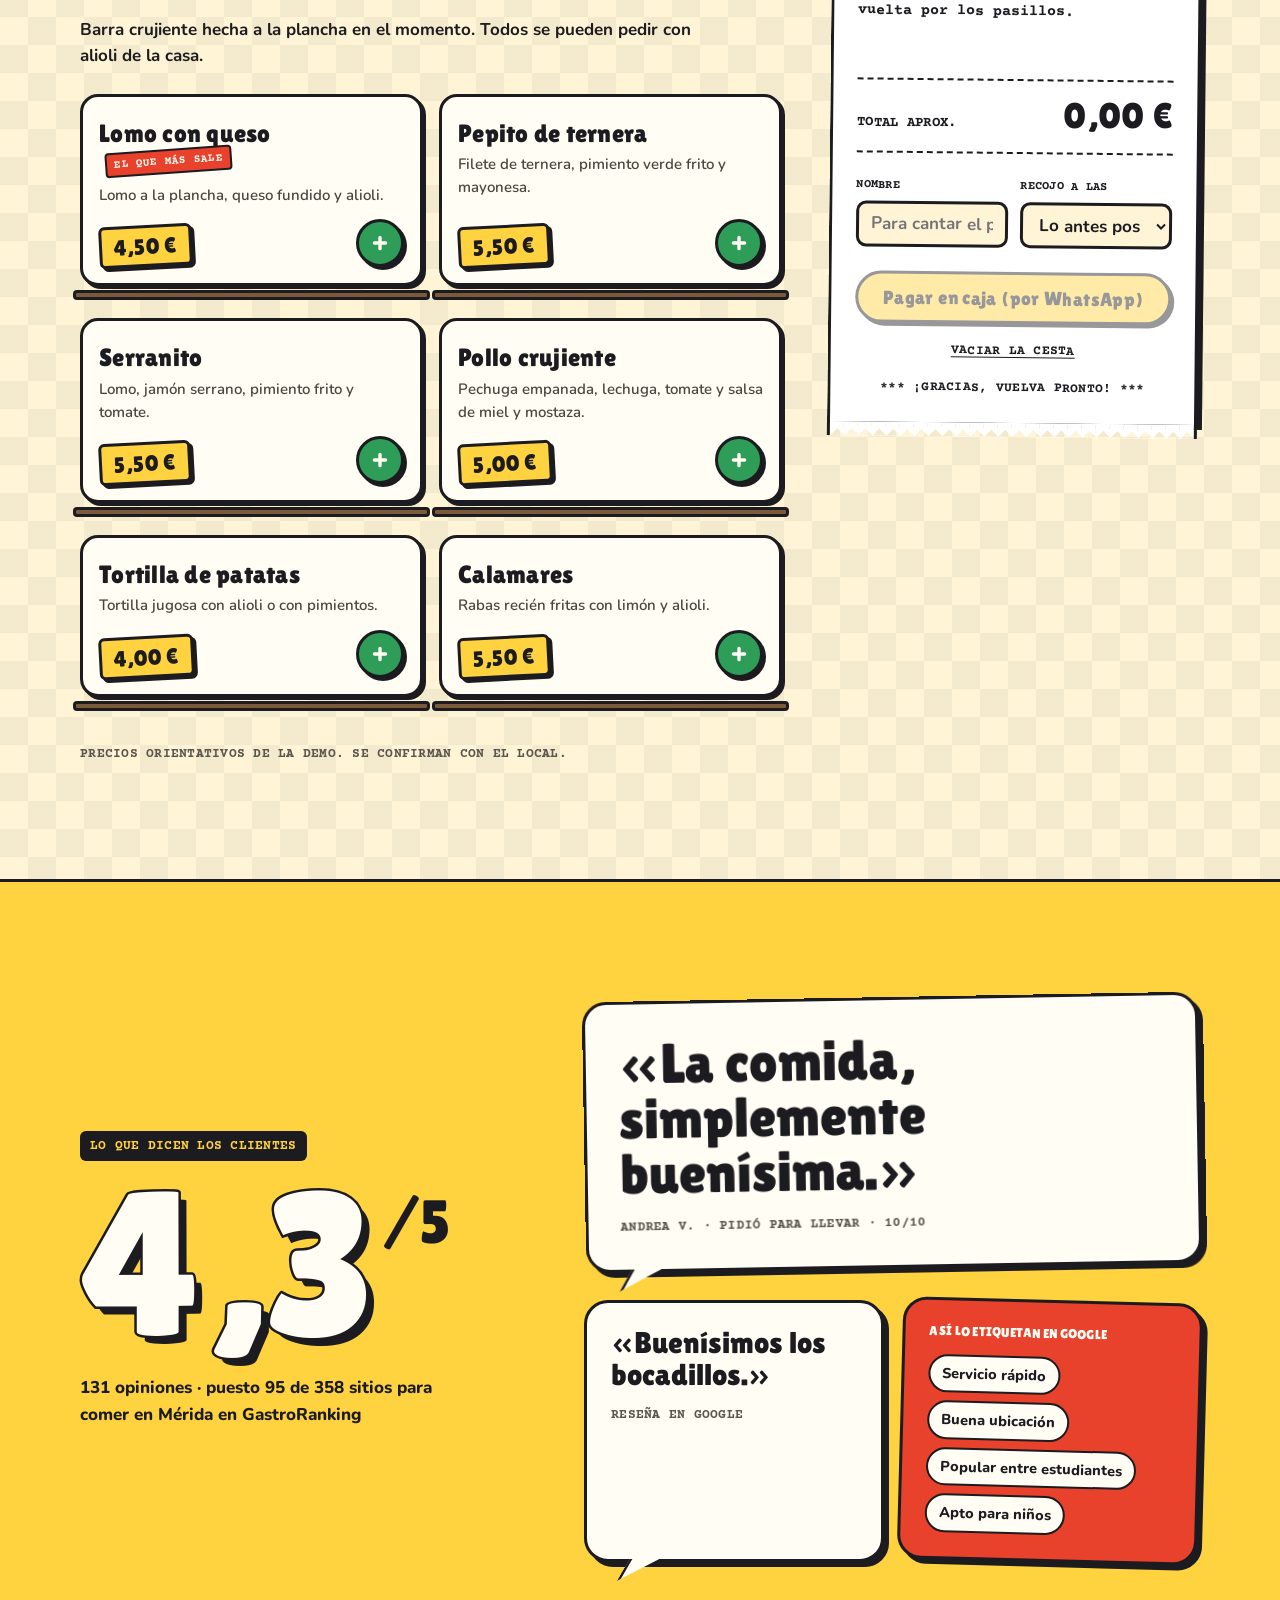
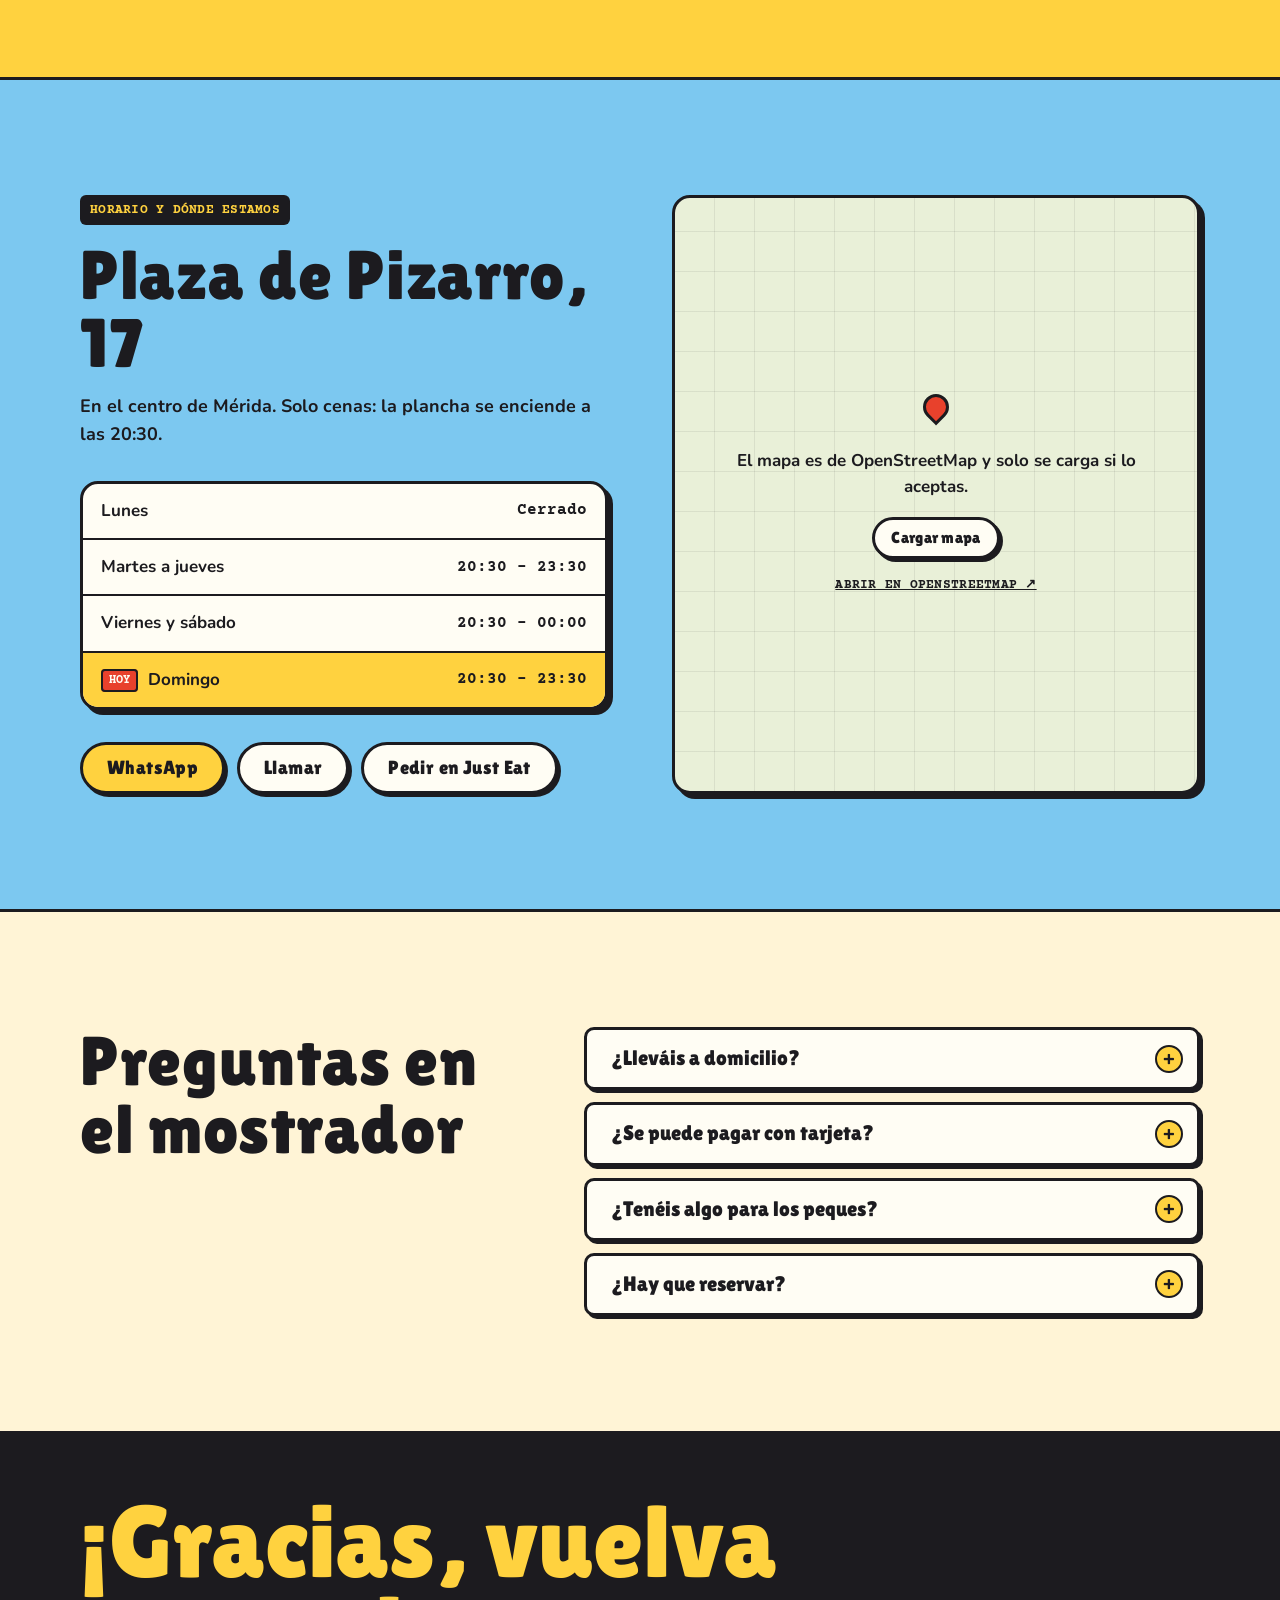
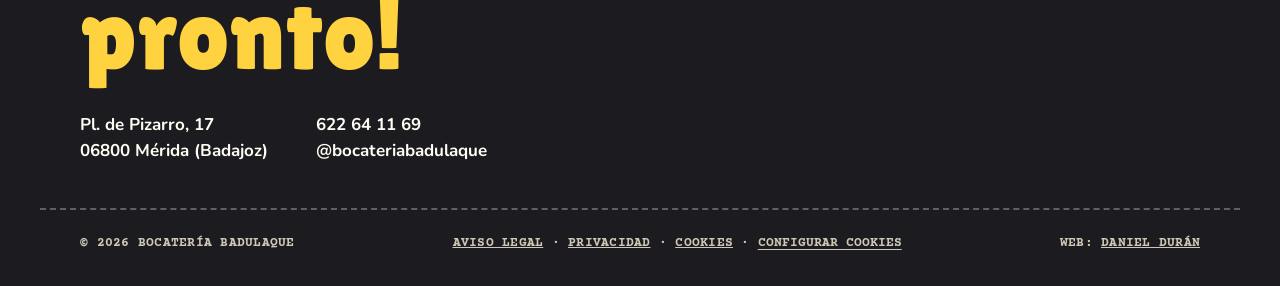
==== commit 5c3de831: "Ambienta la web como la tienda de barrio de los dibujos Fachada ilustrada con mascota propia, carta " ====
--- a/index.html
+++ b/index.html
@@ -6,7 +6,7 @@
   <title>Bocatería Badulaque — Bocadillos y hamburguesas de noche en Mérida</title>
   <meta name="description" content="Bocatería Badulaque, en la plaza de Pizarro de Mérida: bocadillos, hamburguesas, perritos y croquetas con alioli. Abre de martes a domingo desde las 20:30. Pide para llevar por WhatsApp.">
   <meta name="robots" content="noindex, nofollow">
-  <meta name="theme-color" content="#1B1511">
+  <meta name="theme-color" content="#7CC8F0">
   <link rel="icon" href="favicon.svg" type="image/svg+xml">
 
   <meta property="og:type" content="website">
@@ -18,7 +18,7 @@
 
   <link rel="preconnect" href="https://fonts.googleapis.com">
   <link rel="preconnect" href="https://fonts.gstatic.com" crossorigin>
-  <link rel="stylesheet" href="https://fonts.googleapis.com/css2?family=Big+Shoulders+Display:wght@700;800;900&family=Familjen+Grotesk:wght@400;500;600&family=IBM+Plex+Mono:wght@400;500&display=swap">
+  <link rel="stylesheet" href="https://fonts.googleapis.com/css2?family=Lilita+One&family=Nunito:wght@500;700;800;900&family=Courier+Prime:wght@400;700&display=swap">
   <link rel="stylesheet" href="style.css">
   <script>document.documentElement.classList.add('js');</script>
 
@@ -59,11 +59,11 @@
     <div class="wrap site-header__inner">
       <a class="logo" href="#inicio" aria-label="Bocatería Badulaque, inicio">
         <svg class="logo__mark" viewBox="0 0 40 40" aria-hidden="true">
-          <rect width="40" height="40" rx="10" fill="var(--tomate)"/>
-          <path d="M8 21c0-5 5.4-8.5 12-8.5S32 16 32 21z" fill="var(--miga)"/>
-          <path d="M12.5 17.2l2-1.6M18.5 15.6l2-1.4M24.6 16.2l1.8-1.3" stroke="var(--corteza)" stroke-width="1.6" stroke-linecap="round"/>
-          <rect x="8" y="22.4" width="24" height="2.6" rx="1.3" fill="var(--corteza)"/>
-          <path d="M8 26.6h24c0 2.2-2 3.4-4.4 3.4H12.4C10 30 8 28.8 8 26.6z" fill="var(--miga)"/>
+          <rect width="40" height="40" rx="10" fill="var(--rojo)"/>
+          <path d="M8 21c0-5 5.4-8.5 12-8.5S32 16 32 21z" fill="var(--papel)"/>
+          <path d="M12.5 17.2l2-1.6M18.5 15.6l2-1.4M24.6 16.2l1.8-1.3" stroke="var(--tinta)" stroke-width="1.6" stroke-linecap="round"/>
+          <rect x="8" y="22.4" width="24" height="2.6" rx="1.3" fill="var(--tinta)"/>
+          <path d="M8 26.6h24c0 2.2-2 3.4-4.4 3.4H12.4C10 30 8 28.8 8 26.6z" fill="var(--papel)"/>
         </svg>
         <span class="logo__word">Badulaque<small>Bocatería · Mérida</small></span>
       </a>
@@ -79,6 +79,7 @@
   <main id="contenido">
     <!-- ============ Inicio ============ -->
     <section class="hero" id="inicio" data-hero>
+      <div class="nubes" aria-hidden="true"><span></span><span></span><span></span></div>
       <div class="wrap hero__grid">
         <div class="hero__copy">
           <p class="status mono" data-status data-state="closed">
@@ -86,13 +87,13 @@
             <span data-status-text>Abre de martes a domingo a las 20:30</span>
           </p>
           <h1 class="hero__title">
-            <span>Bocatas</span>
-            <span>de noche</span>
-            <span class="hero__title-small">en la plaza de Pizarro</span>
+            <span>El badulaque</span>
+            <span>de los bocatas</span>
+            <span class="hero__title-small">Plaza de Pizarro · Mérida</span>
           </h1>
-          <p class="hero__lead">Bocadillos de pan crujiente, hamburguesas, perritos y croquetas, con el alioli de la casa. Para llevar, en la terraza o en casa con Just Eat.</p>
+          <p class="hero__lead">La tienda de la esquina, pero de bocadillos: mostrador, estanterías llenas y ticket de caja. Bocatas de pan crujiente, hamburguesas, perritos y croquetas con el alioli de la casa, desde las 20:30.</p>
           <div class="hero__actions">
-            <a class="btn btn--primary" href="#carta">Montar mi pedido</a>
+            <a class="btn btn--primary" href="#carta">Pasar a comprar</a>
             <a class="btn btn--ghost" data-tel href="tel:+34622641169">Llamar · <span data-tel-text>622 64 11 69</span></a>
           </div>
           <dl class="hero__facts">
@@ -103,34 +104,67 @@
         </div>
 
         <figure class="hero__art" aria-hidden="true">
-          <svg class="bocata" viewBox="0 0 520 420">
+          <svg class="tienda" viewBox="0 0 600 520">
             <defs>
-              <linearGradient id="g-pan" x1="0" y1="0" x2="0" y2="1">
-                <stop offset="0" stop-color="#E7A458"/>
-                <stop offset="1" stop-color="#B66A2C"/>
-              </linearGradient>
-              <linearGradient id="g-pan-b" x1="0" y1="0" x2="0" y2="1">
-                <stop offset="0" stop-color="#C47A3A"/>
-                <stop offset="1" stop-color="#8E4E22"/>
-              </linearGradient>
+              <pattern id="rayas" width="60" height="60" patternUnits="userSpaceOnUse" x="30">
+                <rect width="30" height="60" fill="#FFFDF4"/><rect x="30" width="30" height="60" fill="var(--rojo)"/>
+              </pattern>
             </defs>
-            <ellipse class="bocata__shadow" cx="262" cy="372" rx="210" ry="20"/>
-            <g class="layer layer--base"><path d="M58 300c0-10 8-16 18-16h372c10 0 18 6 18 16 0 34-30 54-66 54H124c-36 0-66-20-66-54z" fill="url(#g-pan-b)"/><path d="M76 290h372" stroke="#F2DFC0" stroke-width="10" stroke-linecap="round"/></g>
-            <g class="layer layer--lechuga"><path d="M60 280c20-14 34 8 54-6s36 10 56-4 36 8 56-4 36 10 56-4 36 8 56-4 36 10 56-2 32 6 46 2l-6 14H66z" fill="#7FA34A"/></g>
-            <g class="layer layer--tomate"><rect x="96" y="250" width="96" height="22" rx="11" fill="var(--tomate)"/><rect x="214" y="248" width="96" height="22" rx="11" fill="var(--tomate)"/><rect x="332" y="250" width="96" height="22" rx="11" fill="var(--tomate)"/></g>
-            <g class="layer layer--lomo"><path d="M74 236c30-18 82-16 120-10s84 10 132 2 92-8 124 6l-4 18H78z" fill="#9B4B32"/><path d="M110 236c40-6 70 0 110 4M262 234c40-4 80-6 150 4" stroke="#C26A4A" stroke-width="4" stroke-linecap="round" fill="none"/></g>
-            <g class="layer layer--queso"><path d="M80 222h364l-18 16-22-6-24 22-20-16-36 10-30-14-34 18-26-16-40 12-28-14-34 10-22-8z" fill="#F2C14E"/></g>
-            <g class="layer layer--alioli"><path d="M110 214c24 8 40-6 64 0s40 10 64 2 44-4 66 2 40 6 62-2 34 0 48 4" stroke="#FFF6E2" stroke-width="10" stroke-linecap="round" fill="none"/></g>
-            <g class="layer layer--top">
-              <path d="M56 212c0-44 74-80 206-80s206 36 206 80c0 6-6 10-14 10H70c-8 0-14-4-14-10z" fill="url(#g-pan)"/>
-              <path d="M118 172l34-20M196 154l36-16M278 150l36-14M358 158l34-16" stroke="#8E4E22" stroke-width="7" stroke-linecap="round"/>
-              <path d="M96 196c50-34 130-46 190-46" stroke="#F6C98A" stroke-width="8" stroke-linecap="round" fill="none" opacity=".55"/>
+            <rect x="0" y="472" width="600" height="48" fill="#C9C1B0" stroke="#1C1B1F" stroke-width="5"/>
+            <path d="M120 472v48M260 472v48M400 472v48M540 472v48" stroke="#1C1B1F" stroke-width="3" opacity=".35"/>
+            <rect x="40" y="128" width="520" height="346" fill="#F6E3B4" stroke="#1C1B1F" stroke-width="5"/>
+            <path d="M60 210h40M90 222h40M500 300h36M520 312h30M60 452h44" stroke="#D9BF85" stroke-width="5" stroke-linecap="round"/>
+            <rect x="14" y="44" width="572" height="96" rx="16" fill="var(--rojo)" stroke="#1C1B1F" stroke-width="5"/>
+            <text x="300" y="116" text-anchor="middle" class="tienda__rotulo">BADULAQUE</text>
+            <path d="M44 92l6 -14 6 14 -14 -9h16zM544 92l6 -14 6 14 -14 -9h16z" fill="var(--amarillo)" stroke="#1C1B1F" stroke-width="2.5" stroke-linejoin="round"/>
+            <path d="M30 138H570V178a15 15 0 0 1 -30 0a15 15 0 0 1 -30 0a15 15 0 0 1 -30 0a15 15 0 0 1 -30 0a15 15 0 0 1 -30 0a15 15 0 0 1 -30 0a15 15 0 0 1 -30 0a15 15 0 0 1 -30 0a15 15 0 0 1 -30 0a15 15 0 0 1 -30 0a15 15 0 0 1 -30 0a15 15 0 0 1 -30 0a15 15 0 0 1 -30 0a15 15 0 0 1 -30 0a15 15 0 0 1 -30 0a15 15 0 0 1 -30 0a15 15 0 0 1 -30 0a15 15 0 0 1 -30 0Z" fill="url(#rayas)" stroke="#1C1B1F" stroke-width="5" stroke-linejoin="round"/>
+            <rect x="74" y="222" width="300" height="214" rx="8" fill="#BFE6F7" stroke="#1C1B1F" stroke-width="5"/>
+            <path d="M84 262h280M84 304h280" stroke="#7A5A3A" stroke-width="6"/>
+            <g stroke="#1C1B1F" stroke-width="2.5">
+              <rect x="94" y="236" width="16" height="24" rx="3" fill="var(--rojo)"/><rect x="114" y="242" width="16" height="18" rx="3" fill="var(--amarillo)"/>
+              <rect x="134" y="236" width="16" height="24" rx="3" fill="var(--verde)"/><rect x="300" y="238" width="22" height="22" rx="4" fill="#FFFDF4"/>
+              <rect x="326" y="234" width="16" height="26" rx="3" fill="var(--rojo)"/><rect x="94" y="280" width="26" height="22" rx="4" fill="var(--amarillo)"/>
+              <rect x="320" y="278" width="16" height="24" rx="3" fill="var(--verde)"/><rect x="340" y="284" width="16" height="18" rx="3" fill="var(--rojo)"/>
+            </g>
+            <path d="M90 236l40 60M330 330l24 -40" stroke="#fff" stroke-width="6" stroke-linecap="round" opacity=".6"/>
+            <g class="mascota" transform="translate(222 328)">
+              <g class="mascota__brazo">
+                <path d="M-64 -4C-84 -14 -96 -30 -100 -48" fill="none" stroke="#1C1B1F" stroke-width="7" stroke-linecap="round"/>
+                <circle cx="-102" cy="-56" r="13" fill="#FFFDF4" stroke="#1C1B1F" stroke-width="3.5"/>
+                <path d="M-110 -66l-4 -8M-102 -69v-9M-94 -66l4 -8" stroke="#1C1B1F" stroke-width="3" stroke-linecap="round"/>
+              </g>
+              <rect x="-68" y="20" width="136" height="26" rx="13" fill="#D98E3F" stroke="#1C1B1F" stroke-width="4"/>
+              <path d="M-72 18c12 -10 20 6 32 -2s20 6 32 -2 20 6 32 -2 20 6 32 -2 14 2 16 4z" fill="#7DB843" stroke="#1C1B1F" stroke-width="3" stroke-linejoin="round"/>
+              <rect x="-64" y="2" width="128" height="12" rx="6" fill="var(--rojo)" stroke="#1C1B1F" stroke-width="3"/>
+              <path d="M-70 -6h140l-10 12-12 -6-12 10-12 -8-14 8-12 -8-14 8-12 -8-12 10-12 -8-14 6z" fill="var(--amarillo)" stroke="#1C1B1F" stroke-width="3" stroke-linejoin="round"/>
+              <path d="M-74 -6C-74 -86 74 -86 74 -6Z" fill="#E9A653" stroke="#1C1B1F" stroke-width="4" stroke-linejoin="round"/>
+              <path d="M-50 -60l6 -3M46 -58l-6 -4M-56 -26l7 -1M52 -24l-7 -2" stroke="#FFF4D6" stroke-width="4" stroke-linecap="round"/>
+              <g class="mascota__ojos">
+                <circle cx="-20" cy="-44" r="14" fill="#FFFDF4" stroke="#1C1B1F" stroke-width="3"/>
+                <circle cx="20" cy="-44" r="14" fill="#FFFDF4" stroke="#1C1B1F" stroke-width="3"/>
+                <circle cx="-15" cy="-42" r="4.5" fill="#1C1B1F"/><circle cx="25" cy="-42" r="4.5" fill="#1C1B1F"/>
+              </g>
+              <path d="M-16 -22Q2 -8 20 -22" fill="none" stroke="#1C1B1F" stroke-width="3.5" stroke-linecap="round"/>
+              <path d="M-30 -66l4 -22h52l4 22z" fill="#FFFDF4" stroke="#1C1B1F" stroke-width="3" stroke-linejoin="round"/>
+              <path d="M-28 -76h56" stroke="var(--rojo)" stroke-width="5"/>
+            </g>
+            <rect x="74" y="374" width="300" height="62" fill="var(--verde)" stroke="#1C1B1F" stroke-width="5"/>
+            <path d="M74 390h300" stroke="var(--amarillo)" stroke-width="6"/>
+            <g stroke="#1C1B1F" stroke-width="3" stroke-linejoin="round">
+              <rect x="296" y="340" width="56" height="34" rx="4" fill="#9AA3AD"/>
+              <rect x="304" y="328" width="40" height="16" rx="3" fill="#2B2D2F"/>
+              <path d="M300 352h48M300 362h48" stroke-width="2"/>
+            </g>
+            <text x="324" y="341" text-anchor="middle" class="tienda__caja">4,50</text>
+            <rect x="410" y="222" width="120" height="252" rx="6" fill="var(--verde)" stroke="#1C1B1F" stroke-width="5"/>
+            <rect x="428" y="240" width="84" height="110" rx="4" fill="#BFE6F7" stroke="#1C1B1F" stroke-width="4"/>
+            <circle cx="514" cy="402" r="7" fill="var(--amarillo)" stroke="#1C1B1F" stroke-width="3"/>
+            <g class="tienda__cartel">
+              <path d="M446 352l24 -18 24 18" fill="none" stroke="#1C1B1F" stroke-width="2.5"/>
+              <rect x="432" y="352" width="76" height="32" rx="4" fill="#FFFDF4" stroke="#1C1B1F" stroke-width="3"/>
+              <text x="470" y="374" text-anchor="middle" class="tienda__abierto">ABIERTO</text>
             </g>
           </svg>
-          <figcaption class="ticket-tag mono">
-            <span>Nº 017</span>
-            <span>Pl. de Pizarro</span>
-          </figcaption>
         </figure>
       </div>
     </section>
@@ -147,9 +181,9 @@
     <section class="section carta" id="carta" aria-labelledby="carta-title">
       <div class="wrap">
         <div class="section__head">
-          <p class="eyebrow mono">La carta</p>
-          <h2 class="section__title" id="carta-title">Elige, suma y mándalo por WhatsApp</h2>
-          <p class="section__lead">Añade lo que quieras a la comanda. Al enviarla te llega a WhatsApp ya escrita, con la hora a la que pasas a recogerla.</p>
+          <p class="eyebrow mono">Las estanterías</p>
+          <h2 class="section__title" id="carta-title">Coge lo que quieras y pasa por caja</h2>
+          <p class="section__lead">Cada pasillo es una sección de la carta. Mete en la cesta lo que te apetezca y el ticket se manda solo por WhatsApp, con la hora a la que pasas a recogerlo.</p>
         </div>
 
         <div class="carta__grid">
@@ -170,10 +204,10 @@
           <aside class="comanda" data-comanda aria-labelledby="comanda-title">
             <div class="comanda__paper">
               <header class="comanda__head mono">
-                <p id="comanda-title">Comanda</p>
+                <p id="comanda-title">Ticket de caja</p>
                 <p>Badulaque · para llevar</p>
               </header>
-              <p class="comanda__empty" data-empty>Todavía no has añadido nada. Empieza por un bocata.</p>
+              <p class="comanda__empty" data-empty>La cesta está vacía. Date una vuelta por los pasillos.</p>
               <ul class="comanda__lines" data-lines></ul>
               <div class="comanda__total mono">
                 <span>Total aprox.</span>
@@ -189,8 +223,9 @@
                   <select name="hora" data-hora></select>
                 </label>
               </div>
-              <button type="button" class="btn btn--primary btn--block" data-send disabled>Enviar comanda por WhatsApp</button>
-              <button type="button" class="comanda__clear mono" data-clear hidden>Vaciar</button>
+              <button type="button" class="btn btn--primary btn--block" data-send disabled>Pagar en caja (por WhatsApp)</button>
+              <button type="button" class="comanda__clear mono" data-clear hidden>Vaciar la cesta</button>
+              <p class="comanda__gracias mono">*** ¡Gracias, vuelva pronto! ***</p>
             </div>
           </aside>
         </div>
@@ -201,7 +236,7 @@
     <section class="section opiniones" id="opiniones" aria-labelledby="op-title">
       <div class="wrap opiniones__grid">
         <div class="opiniones__score">
-          <p class="eyebrow mono">Lo que dicen en Google</p>
+          <p class="eyebrow mono">Lo que dicen los clientes</p>
           <p class="score"><span class="num">4,3</span><small>/5</small></p>
           <p class="score__meta">131 opiniones · puesto 95 de 358 sitios para comer en Mérida en GastroRanking</p>
         </div>
@@ -266,7 +301,7 @@
     <!-- ============ Dudas ============ -->
     <section class="section faq" aria-labelledby="faq-title">
       <div class="wrap faq__grid">
-        <h2 class="section__title" id="faq-title">Dudas rápidas</h2>
+        <h2 class="section__title" id="faq-title">Preguntas en el mostrador</h2>
         <div class="faq__list">
           <details>
             <summary>¿Lleváis a domicilio?</summary>
@@ -291,7 +326,7 @@
 
   <footer class="site-footer">
     <div class="wrap site-footer__top">
-      <p class="site-footer__big">Badulaque</p>
+      <p class="site-footer__big">¡Gracias, vuelva pronto!</p>
       <div class="site-footer__cols">
         <p>Pl. de Pizarro, 17<br>06800 Mérida (Badajoz)</p>
         <p><a data-tel href="tel:+34622641169" data-tel-text>622 64 11 69</a><br><a href="https://www.instagram.com/bocateriabadulaque/" target="_blank" rel="noopener">@bocateriabadulaque</a></p>
@@ -306,7 +341,7 @@
 
   <!-- Barra de pedido en móvil -->
   <a class="mobile-cta" href="#carta" data-mobile-cta>
-    <span><strong data-mobile-count>0</strong> en la comanda</span>
+    <span><strong data-mobile-count>0</strong> en la cesta</span>
     <span class="num" data-mobile-total>Ver carta</span>
   </a>
 
--- a/style.css
+++ b/style.css
@@ -1,28 +1,31 @@
 /* =========================================================
    Bocatería Badulaque · estilos
+   Estética de tienda de barrio en dibujo animado: trazo negro
+   grueso, colores planos y sombras sólidas.
    Colores, tipografías y espaciado en :root
    ========================================================= */
 :root {
-  /* Paleta: corteza tostada + miga + un acento tomate */
-  --corteza: #1B1511;
-  --corteza-2: #241C16;
-  --corteza-3: #33281F;
-  --miga: #F3E7D3;
-  --miga-2: #D9CAB1;
-  --miga-3: #A8977E;
-  --tomate: #E5482D;
-  --tomate-hover: #F05A3F;
-  --tomate-active: #C73B22;
-  --linea: rgba(243, 231, 211, .12);
-  --linea-fuerte: rgba(243, 231, 211, .22);
-  --verde: #8DBF5A;
-
-  --f-display: 'Big Shoulders Display', 'Arial Narrow', sans-serif;
-  --f-text: 'Familjen Grotesk', system-ui, sans-serif;
-  --f-mono: 'IBM Plex Mono', ui-monospace, monospace;
-
-  --r: 14px;
-  --r-s: 8px;
+  --tinta: #1C1B1F;
+  --cielo: #7CC8F0;
+  --cielo-2: #A9DCF6;
+  --amarillo: #FFD23F;
+  --amarillo-2: #FFE27A;
+  --rojo: #E8412C;
+  --verde: #2E9D57;
+  --crema: #FFF4D6;
+  --papel: #FFFDF4;
+  --madera: #7A5A3A;
+  --gris: #5A564E;
+
+  --f-display: 'Lilita One', 'Arial Rounded MT Bold', sans-serif;
+  --f-text: 'Nunito', system-ui, sans-serif;
+  --f-mono: 'Courier Prime', 'Courier New', monospace;
+
+  --trazo: 3px solid var(--tinta);
+  --sombra: 5px 5px 0 var(--tinta);
+  --sombra-s: 3px 3px 0 var(--tinta);
+  --r: 18px;
+  --r-s: 10px;
   --r-pill: 999px;
 
   --s-1: 4px; --s-2: 8px; --s-3: 12px; --s-4: 16px; --s-5: 24px;
@@ -30,8 +33,8 @@
 
   --wrap: 1200px;
   --gutter: clamp(16px, 4vw, 40px);
+  --rebote: cubic-bezier(.34, 1.56, .64, 1);
   --ease-out: cubic-bezier(.22, 1, .36, 1);
-  --sombra: 0 1px 0 rgba(255,255,255,.04) inset, 0 2px 4px rgba(0,0,0,.25), 0 18px 40px -18px rgba(0,0,0,.6);
 }
 
 *, *::before, *::after { box-sizing: border-box; }
@@ -39,9 +42,9 @@
 @media (prefers-reduced-motion: reduce) { html { scroll-behavior: auto; } }
 body {
   margin: 0;
-  background: var(--corteza);
-  color: var(--miga);
-  font: 400 17px/1.55 var(--f-text);
+  background: var(--crema);
+  color: var(--tinta);
+  font: 600 17px/1.55 var(--f-text);
   -webkit-font-smoothing: antialiased;
   overflow-x: hidden;
 }
@@ -49,313 +52,320 @@
 a { color: inherit; }
 h1, h2, h3, h4, p { margin: 0; }
 button, input, select { font: inherit; color: inherit; }
-::selection { background: var(--tomate); color: var(--corteza); }
+::selection { background: var(--amarillo); color: var(--tinta); }
 
 .wrap { width: 100%; max-width: var(--wrap); margin: 0 auto; padding: 0 var(--gutter); }
-.mono { font-family: var(--f-mono); font-size: 12.5px; letter-spacing: .04em; text-transform: uppercase; }
+.mono { font-family: var(--f-mono); font-size: 14px; font-weight: 700; letter-spacing: .02em; text-transform: uppercase; }
 .num { font-variant-numeric: tabular-nums; }
 .visually-hidden { position: absolute !important; width: 1px; height: 1px; overflow: hidden; clip: rect(0 0 0 0); white-space: nowrap; }
-.skip { position: absolute; left: 12px; top: -60px; z-index: 100; background: var(--miga); color: var(--corteza); padding: 10px 14px; border-radius: var(--r-s); }
+.skip { position: absolute; left: 12px; top: -60px; z-index: 100; background: var(--amarillo); border: var(--trazo); padding: 10px 14px; border-radius: var(--r-s); }
 .skip:focus { top: 12px; }
-:focus-visible { outline: 2px solid var(--tomate); outline-offset: 3px; border-radius: 4px; }
-
-/* ---------- Botones ---------- */
+:focus-visible { outline: 3px solid var(--rojo); outline-offset: 3px; border-radius: 6px; }
+
+/* ---------- Botones: trazo grueso y sombra sólida ---------- */
 .btn {
-  --h: 50px;
+  --h: 52px;
   display: inline-flex; align-items: center; justify-content: center; gap: var(--s-2);
   min-height: var(--h); padding: 0 var(--s-5);
-  border-radius: var(--r-pill); border: 1px solid transparent;
-  font-weight: 600; font-size: 16px; text-decoration: none; cursor: pointer;
-  transition: background-color .18s, border-color .18s, color .18s, transform .12s var(--ease-out);
+  border-radius: var(--r-pill); border: var(--trazo);
+  box-shadow: var(--sombra-s);
+  font: 400 19px/1 var(--f-display); letter-spacing: .02em; text-decoration: none; cursor: pointer;
+  transition: transform .12s var(--ease-out), box-shadow .12s var(--ease-out), background-color .15s;
   white-space: nowrap;
 }
-.btn:active { transform: scale(.97); }
-.btn--primary { background: var(--tomate); color: var(--corteza); }
-.btn--primary:hover { background: var(--tomate-hover); }
-.btn--primary:active { background: var(--tomate-active); }
-.btn--ghost { border-color: var(--linea-fuerte); color: var(--miga); background: transparent; }
-.btn--ghost:hover { border-color: var(--miga-2); background: rgba(243,231,211,.05); }
-.btn--small { --h: 40px; padding: 0 var(--s-4); font-size: 14.5px; }
+.btn:hover { transform: translate(-2px, -2px); box-shadow: 5px 5px 0 var(--tinta); }
+.btn:active { transform: translate(3px, 3px); box-shadow: 0 0 0 var(--tinta); }
+.btn--primary { background: var(--amarillo); color: var(--tinta); }
+.btn--primary:hover { background: var(--amarillo-2); }
+.btn--ghost { background: var(--papel); color: var(--tinta); }
+.btn--ghost:hover { background: #fff; }
+.btn--small { --h: 42px; padding: 0 var(--s-4); font-size: 16px; }
 .btn--block { width: 100%; }
-.btn[disabled], .btn[aria-disabled="true"] { opacity: .4; cursor: not-allowed; transform: none; }
+.btn[disabled] { opacity: .45; cursor: not-allowed; transform: none; box-shadow: var(--sombra-s); }
 .linkish { background: none; border: 0; padding: 0; cursor: pointer; text-decoration: underline; text-underline-offset: 3px; font: inherit; }
 
 /* ---------- Barra de propuesta ---------- */
-.concept-bar { background: var(--tomate); color: var(--corteza); text-align: center; padding: 6px var(--gutter); font-size: 11.5px; }
+.concept-bar { background: var(--tinta); color: var(--amarillo); text-align: center; padding: 6px var(--gutter); font-size: 12.5px; }
 
 /* ---------- Cabecera ---------- */
-.site-header { position: sticky; top: 0; z-index: 40; transition: background-color .2s, border-color .2s, backdrop-filter .2s; border-bottom: 1px solid transparent; }
-.site-header.is-scrolled { background: rgba(27, 21, 17, .86); backdrop-filter: blur(12px); -webkit-backdrop-filter: blur(12px); border-bottom-color: var(--linea); }
-.site-header__inner { display: flex; align-items: center; gap: var(--s-5); min-height: 72px; }
+.site-header { position: sticky; top: 0; z-index: 40; background: var(--cielo); transition: box-shadow .2s, background-color .2s; }
+.site-header.is-scrolled { background: var(--papel); box-shadow: 0 3px 0 var(--tinta); }
+.site-header__inner { display: flex; align-items: center; gap: var(--s-5); min-height: 76px; }
 .logo { display: flex; align-items: center; gap: var(--s-3); text-decoration: none; margin-right: auto; }
-.logo__mark { width: 40px; height: 40px; }
-.logo__word { font: 800 26px/1 var(--f-display); text-transform: uppercase; letter-spacing: .01em; display: flex; flex-direction: column; }
-.logo__word small { font: 500 10.5px/1.4 var(--f-mono); letter-spacing: .08em; color: var(--miga-3); margin-top: 2px; }
-.site-nav { display: flex; gap: var(--s-5); }
-.site-nav a { text-decoration: none; color: var(--miga-2); font-weight: 500; font-size: 15px; padding: 6px 0; border-bottom: 1px solid transparent; transition: color .15s, border-color .15s; }
-.site-nav a:hover { color: var(--miga); border-bottom-color: var(--tomate); }
-
-/* ---------- Hero ---------- */
-.hero { padding: clamp(32px, 6vw, 72px) 0 clamp(48px, 7vw, 96px); position: relative; }
-.hero__grid { display: grid; grid-template-columns: 1.05fr .95fr; gap: clamp(24px, 4vw, 64px); align-items: center; }
-.status { display: inline-flex; align-items: center; gap: var(--s-2); padding: 7px 12px 7px 10px; border: 1px solid var(--linea-fuerte); border-radius: var(--r-pill); color: var(--miga-2); margin-bottom: var(--s-6); }
-.status__dot { width: 8px; height: 8px; border-radius: 50%; background: var(--miga-3); }
-.status[data-state="open"] { color: var(--miga); border-color: rgba(141,191,90,.45); }
-.status[data-state="open"] .status__dot { background: var(--verde); box-shadow: 0 0 0 0 rgba(141,191,90,.6); animation: pulse 2.4s infinite; }
-@keyframes pulse { 70% { box-shadow: 0 0 0 8px rgba(141,191,90,0); } 100% { box-shadow: 0 0 0 0 rgba(141,191,90,0); } }
-
-.hero__title { font-family: var(--f-display); font-weight: 900; text-transform: uppercase; line-height: .86; letter-spacing: -.01em; font-size: clamp(76px, 12.5vw, 172px); display: flex; flex-direction: column; }
-.hero__title span:nth-child(2) { color: var(--tomate); }
-.hero__title-small { font-size: clamp(22px, 2.6vw, 34px); font-weight: 700; letter-spacing: .02em; line-height: 1.1; color: var(--miga-2); margin-top: var(--s-4); }
-.hero__lead { max-width: 30em; color: var(--miga-2); font-size: clamp(17px, 1.4vw, 19px); margin-top: var(--s-5); }
+.logo__mark { width: 44px; height: 44px; border: var(--trazo); border-radius: 12px; box-shadow: var(--sombra-s); }
+.logo__word { font: 400 30px/1 var(--f-display); color: var(--rojo); -webkit-text-stroke: 1.5px var(--tinta); paint-order: stroke fill; display: flex; flex-direction: column; letter-spacing: .02em; }
+.logo__word small { font: 700 12px/1.4 var(--f-mono); color: var(--tinta); -webkit-text-stroke: 0; letter-spacing: .06em; text-transform: uppercase; margin-top: 3px; }
+.site-nav { display: flex; gap: var(--s-2); }
+.site-nav a { text-decoration: none; font-weight: 800; font-size: 16px; padding: 8px 14px; border-radius: var(--r-pill); border: 3px solid transparent; transition: border-color .15s, background-color .15s; }
+.site-nav a:hover { border-color: var(--tinta); background: var(--papel); }
+
+/* ---------- Inicio: cielo, nubes y fachada ---------- */
+.hero { position: relative; overflow: hidden; background: linear-gradient(var(--cielo) 0 70%, var(--cielo-2)); padding: clamp(24px, 5vw, 56px) 0 0; border-bottom: var(--trazo); }
+.nubes span { position: absolute; display: block; width: 180px; height: 56px; background: #fff; border-radius: 999px; opacity: .95; animation: nube 60s linear infinite; }
+.nubes span::before, .nubes span::after { content: ""; position: absolute; background: #fff; border-radius: 50%; }
+.nubes span::before { width: 84px; height: 84px; left: 28px; top: -40px; }
+.nubes span::after { width: 64px; height: 64px; left: 92px; top: -26px; }
+.nubes span:nth-child(1) { top: 90px; left: -10%; }
+.nubes span:nth-child(2) { top: 230px; left: 40%; transform: scale(.7); animation-duration: 80s; animation-delay: -30s; }
+.nubes span:nth-child(3) { top: 60px; left: 75%; transform: scale(.85); animation-duration: 70s; animation-delay: -50s; }
+@keyframes nube { from { translate: -30vw 0; } to { translate: 110vw 0; } }
+@media (prefers-reduced-motion: reduce) { .nubes span { animation: none; } }
+
+.hero__grid { position: relative; display: grid; grid-template-columns: 1fr 1.15fr; gap: clamp(24px, 4vw, 56px); align-items: end; }
+.hero__copy { padding-bottom: clamp(40px, 6vw, 80px); }
+.status { display: inline-flex; align-items: center; gap: var(--s-2); padding: 8px 14px 8px 12px; background: var(--papel); border: var(--trazo); border-radius: var(--r-pill); box-shadow: var(--sombra-s); margin-bottom: var(--s-5); font-size: 13px; }
+.status__dot { width: 12px; height: 12px; border-radius: 50%; background: var(--rojo); border: 2px solid var(--tinta); }
+.status[data-state="open"] .status__dot { background: #4CD964; animation: parpadeo 1.6s steps(2) infinite; }
+@keyframes parpadeo { 50% { background: #2E9D57; } }
+
+.hero__title { font-family: var(--f-display); font-weight: 400; line-height: .92; font-size: clamp(56px, 5.4vw, 80px); display: flex; flex-direction: column; letter-spacing: .01em; }
+.hero__title span { white-space: nowrap; }
+.hero__title span:nth-child(1) { color: var(--amarillo); -webkit-text-stroke: 4px var(--tinta); paint-order: stroke fill; text-shadow: 5px 5px 0 var(--tinta); }
+.hero__title span:nth-child(2) { color: var(--papel); -webkit-text-stroke: 4px var(--tinta); paint-order: stroke fill; text-shadow: 5px 5px 0 var(--tinta); }
+.hero__title-small { font-size: clamp(18px, 1.8vw, 22px); font-family: var(--f-mono); font-weight: 700; text-transform: uppercase; letter-spacing: .04em; line-height: 1.2; margin-top: var(--s-4); align-self: flex-start; background: var(--rojo); color: var(--papel); padding: 6px 12px; border: var(--trazo); border-radius: 8px; transform: rotate(-2deg); }
+.hero__lead { max-width: 30em; font-size: clamp(17px, 1.4vw, 19px); margin-top: var(--s-5); font-weight: 700; }
 .hero__actions { display: flex; flex-wrap: wrap; gap: var(--s-3); margin-top: var(--s-6); }
-.hero__facts { display: grid; grid-template-columns: repeat(3, auto); justify-content: start; gap: var(--s-6); margin: var(--s-7) 0 0; padding-top: var(--s-5); border-top: 1px solid var(--linea); }
-.hero__facts dt { font: 500 11.5px/1 var(--f-mono); letter-spacing: .08em; text-transform: uppercase; color: var(--miga-3); margin-bottom: var(--s-2); }
-.hero__facts dd { margin: 0; color: var(--miga-2); font-size: 15px; }
-.hero__facts strong { font: 800 30px/1 var(--f-display); color: var(--miga); margin-right: 2px; }
-
-.hero__art { margin: 0; position: relative; }
-.hero__art::before { content: ""; position: absolute; inset: 6% 4% 10%; border-radius: 50%; background: radial-gradient(closest-side, rgba(229,72,45,.22), rgba(229,72,45,0)); filter: blur(10px); }
-.bocata { position: relative; width: 100%; height: auto; overflow: visible; }
-.bocata__shadow { fill: rgba(0,0,0,.45); }
-.ticket-tag { position: absolute; right: 4%; top: 6%; display: flex; flex-direction: column; gap: 2px; background: var(--miga); color: var(--corteza); padding: 10px 14px 12px; border-radius: 4px; transform: rotate(6deg); box-shadow: var(--sombra); font-size: 11.5px; }
-.ticket-tag span:first-child { font-weight: 500; font-size: 15px; }
-
-/* Montaje del bocata al cargar: cada capa cae en orden */
-.js .bocata .layer { transform-box: fill-box; }
-.js .bocata.is-built .layer { animation: drop .7s var(--ease-out) both; }
-.js .bocata .layer--base { animation-delay: .05s !important; }
-.js .bocata .layer--lechuga { animation-delay: .17s !important; }
-.js .bocata .layer--tomate { animation-delay: .29s !important; }
-.js .bocata .layer--lomo { animation-delay: .41s !important; }
-.js .bocata .layer--queso { animation-delay: .53s !important; }
-.js .bocata .layer--alioli { animation-delay: .65s !important; }
-.js .bocata .layer--top { animation-delay: .8s !important; animation-duration: .8s !important; }
-.js .bocata:not(.is-built) .layer { opacity: 0; }
-@keyframes drop { from { opacity: 0; transform: translateY(-60px); } 60% { opacity: 1; } to { opacity: 1; transform: none; } }
-.bocata:hover .layer--top { transform: translateY(-14px) rotate(-1.5deg); transition: transform .4s var(--ease-out); }
-.bocata .layer--top { transition: transform .5s var(--ease-out); }
-@media (prefers-reduced-motion: reduce) { .js .bocata .layer { animation: none !important; opacity: 1 !important; } }
-
-/* ---------- Ventajas ---------- */
-.perks { list-style: none; margin: 0 auto; display: grid; grid-template-columns: repeat(5, 1fr); border-top: 1px solid var(--linea); border-bottom: 1px solid var(--linea); padding-top: 0; padding-bottom: 0; }
-.perks li { padding: var(--s-5) var(--s-4); font-weight: 500; display: flex; flex-direction: column; gap: var(--s-2); border-left: 1px solid var(--linea); font-size: 15.5px; }
-.perks li:first-child { border-left: 0; padding-left: 0; }
-.perks__k { color: var(--tomate); }
+.hero__facts { display: flex; flex-wrap: wrap; gap: var(--s-3); margin: var(--s-6) 0 0; }
+.hero__facts div { background: var(--papel); border: var(--trazo); border-radius: var(--r-s); padding: 10px 14px; box-shadow: var(--sombra-s); }
+.hero__facts dt { font: 700 12px/1 var(--f-mono); text-transform: uppercase; letter-spacing: .04em; color: var(--gris); margin-bottom: 6px; }
+.hero__facts dd { margin: 0; font-size: 14.5px; font-weight: 700; }
+.hero__facts strong { font: 400 24px/1 var(--f-display); margin-right: 2px; }
+
+.hero__art { margin: 0 0 -4px; position: relative; }
+.tienda { width: 100%; height: auto; overflow: visible; }
+.tienda__rotulo { font: 400 68px/1 var(--f-display); fill: var(--amarillo); stroke: var(--tinta); stroke-width: 5px; paint-order: stroke; letter-spacing: 3px; }
+.tienda__abierto { font: 700 15px/1 var(--f-mono); fill: var(--rojo); }
+.tienda__caja { font: 700 11px/1 var(--f-mono); fill: #7CFC8A; }
+.tienda__cartel { transform-box: fill-box; transform-origin: 50% 0; animation: cartel 3s ease-in-out infinite; }
+@keyframes cartel { 0%, 100% { rotate: -4deg; } 50% { rotate: 4deg; } }
+.mascota__brazo { transform-box: view-box; transform-origin: -64px -4px; animation: saludo 1.4s ease-in-out infinite; }
+@keyframes saludo { 0%, 100% { rotate: 0deg; } 50% { rotate: -22deg; } }
+.mascota__ojos { transform-box: fill-box; transform-origin: center; animation: parpado 5s infinite; }
+@keyframes parpado { 0%, 94%, 100% { scale: 1 1; } 97% { scale: 1 .1; } }
+@media (prefers-reduced-motion: reduce) { .tienda__cartel, .mascota__brazo, .mascota__ojos { animation: none; } }
+
+/* ---------- Ventajas: pegatinas ---------- */
+.perks { list-style: none; margin: 0 auto; display: flex; flex-wrap: wrap; justify-content: center; gap: var(--s-3); padding-top: var(--s-7); padding-bottom: 0; }
+.perks li { display: inline-flex; align-items: center; gap: var(--s-2); padding: 10px 16px; background: var(--papel); border: var(--trazo); border-radius: var(--r-pill); box-shadow: var(--sombra-s); font-weight: 800; font-size: 15.5px; }
+.perks li:nth-child(odd) { transform: rotate(-1.5deg); }
+.perks li:nth-child(even) { transform: rotate(1.5deg); background: var(--amarillo); }
+.perks__k { display: grid; place-items: center; width: 26px; height: 26px; border-radius: 50%; background: var(--rojo); color: var(--papel); border: 2px solid var(--tinta); font-size: 11.5px; }
 
 /* ---------- Secciones ---------- */
-.section { padding: clamp(80px, 10vw, 144px) 0; }
-.section__head { max-width: 720px; margin-bottom: var(--s-8); }
-.eyebrow { color: var(--tomate); margin-bottom: var(--s-4); }
-.section__title { font: 800 clamp(44px, 6vw, 84px)/.92 var(--f-display); text-transform: uppercase; letter-spacing: -.005em; }
-.section__lead { color: var(--miga-2); margin-top: var(--s-5); max-width: 36em; font-size: 18px; }
-
-/* ---------- Carta + comanda ---------- */
-.carta__grid { display: grid; grid-template-columns: minmax(0, 1fr) 380px; gap: clamp(24px, 4vw, 56px); align-items: start; }
-.tabs { display: flex; gap: var(--s-2); flex-wrap: wrap; margin-bottom: var(--s-6); }
-.tab { min-height: 42px; padding: 0 var(--s-4); border-radius: var(--r-pill); border: 1px solid var(--linea-fuerte); background: transparent; cursor: pointer; font-weight: 500; font-size: 15px; color: var(--miga-2); transition: background-color .15s, color .15s, border-color .15s; }
-.tab:hover { color: var(--miga); border-color: var(--miga-3); }
-.tab[aria-selected="true"] { background: var(--miga); color: var(--corteza); border-color: var(--miga); }
-.tab .num { opacity: .55; margin-left: 6px; font-size: 13px; }
+.section { padding: clamp(72px, 9vw, 128px) 0; }
+.section__head { max-width: 760px; margin-bottom: var(--s-7); }
+.eyebrow { display: inline-block; background: var(--tinta); color: var(--amarillo); padding: 5px 10px; border-radius: 6px; margin-bottom: var(--s-4); font-size: 13px; }
+.section__title { font: 400 clamp(40px, 5.4vw, 72px)/.98 var(--f-display); letter-spacing: .01em; }
+.section__lead { margin-top: var(--s-4); max-width: 36em; font-size: 18px; font-weight: 700; color: #3A3732; }
+
+/* ---------- Carta: pasillos y estanterías ---------- */
+.carta { background:
+  linear-gradient(45deg, rgba(28,27,31,.05) 25%, transparent 25% 75%, rgba(28,27,31,.05) 75%) 0 0 / 56px 56px,
+  linear-gradient(45deg, rgba(28,27,31,.05) 25%, transparent 25% 75%, rgba(28,27,31,.05) 75%) 28px 28px / 56px 56px,
+  var(--crema); }
+.carta__grid { display: grid; grid-template-columns: minmax(0, 1fr) 370px; gap: clamp(24px, 4vw, 48px); align-items: start; }
+.tabs { display: flex; gap: var(--s-3); flex-wrap: wrap; margin-bottom: var(--s-6); padding: 4px 0 8px; }
+.tab { display: flex; flex-direction: column; align-items: flex-start; gap: 2px; padding: 8px 16px 10px; border-radius: var(--r-s); border: var(--trazo); background: var(--papel); box-shadow: var(--sombra-s); cursor: pointer; font: 400 19px/1.1 var(--f-display); transition: transform .12s var(--ease-out), box-shadow .12s, background-color .15s; }
+.tab:hover { transform: translate(-1px, -1px); box-shadow: 4px 4px 0 var(--tinta); }
+.tab:active { transform: translate(2px, 2px); box-shadow: 1px 1px 0 var(--tinta); }
+.tab__pasillo { font: 700 11px/1 var(--f-mono); text-transform: uppercase; color: var(--gris); }
+.tab[aria-selected="true"] { background: var(--verde); color: var(--papel); }
+.tab[aria-selected="true"] .tab__pasillo { color: var(--amarillo); }
 
 .carta__panel { min-height: 420px; transition: opacity .15s, transform .15s; }
 .carta__panel.is-leaving { opacity: 0; transform: translateY(6px); }
-.carta__intro { color: var(--miga-2); margin-bottom: var(--s-5); max-width: 38em; }
-.items { list-style: none; margin: 0; padding: 0; border-top: 1px solid var(--linea); }
-.item { display: grid; grid-template-columns: 1fr auto auto; gap: var(--s-4); align-items: center; padding: var(--s-5) 0; border-bottom: 1px solid var(--linea); }
-.item h3 { font: 700 26px/1.05 var(--f-display); text-transform: uppercase; letter-spacing: .01em; }
-.item h3 .badge { font: 500 10.5px/1 var(--f-mono); letter-spacing: .08em; vertical-align: middle; margin-left: 8px; padding: 4px 6px; border-radius: 4px; background: var(--tomate); color: var(--corteza); position: relative; top: -3px; }
-.item p { color: var(--miga-3); font-size: 15px; margin-top: 4px; }
-.item__price { font: 500 16px/1 var(--f-mono); color: var(--miga); }
-.add { width: 44px; height: 44px; border-radius: 50%; border: 1px solid var(--linea-fuerte); background: transparent; cursor: pointer; display: grid; place-items: center; transition: background-color .15s, border-color .15s, transform .12s var(--ease-out); position: relative; }
-.add:hover { background: var(--tomate); border-color: var(--tomate); color: var(--corteza); }
-.add:active { transform: scale(.9); }
-.add svg { width: 16px; height: 16px; }
-.add[data-qty]:not([data-qty="0"])::after { content: attr(data-qty); position: absolute; top: -4px; right: -4px; min-width: 20px; height: 20px; padding: 0 5px; border-radius: 10px; background: var(--miga); color: var(--corteza); font: 600 11.5px/20px var(--f-mono); text-align: center; }
-.carta__note { color: var(--miga-3); margin-top: var(--s-5); font-size: 11.5px; }
-
-.comanda { position: sticky; top: 96px; }
-.comanda__paper {
-  background: var(--miga); color: var(--corteza);
-  padding: var(--s-6) var(--s-5) var(--s-5);
-  border-radius: 4px 4px 0 0; position: relative; box-shadow: var(--sombra);
-}
-.comanda__paper::after { content: ""; position: absolute; left: 0; right: 0; bottom: -10px; height: 10px; background: radial-gradient(circle at 7px 0, transparent 6px, var(--miga) 6.5px) 0 0 / 14px 10px repeat-x; }
-.comanda__head { display: flex; justify-content: space-between; padding-bottom: var(--s-4); border-bottom: 1px dashed rgba(27,21,17,.35); font-size: 11.5px; }
-.comanda__head p:first-child { font-weight: 500; font-size: 13px; }
-.comanda__empty { padding: var(--s-6) 0; color: #6B5A45; font-size: 15px; }
+.carta__intro { margin-bottom: var(--s-5); max-width: 38em; font-weight: 700; }
+.items { list-style: none; margin: 0; padding: 0; display: grid; grid-template-columns: repeat(2, minmax(0, 1fr)); gap: var(--s-6) var(--s-4); }
+.item { position: relative; display: grid; grid-template-columns: 1fr auto; grid-template-rows: 1fr auto; gap: var(--s-3); padding: var(--s-5) var(--s-4) var(--s-4); background: var(--papel); border: var(--trazo); border-radius: var(--r); box-shadow: var(--sombra-s); }
+/* la balda de madera bajo cada producto */
+.item::after { content: ""; position: absolute; left: -10px; right: -10px; bottom: -17px; height: 10px; background: var(--madera); border: 3px solid var(--tinta); border-radius: 4px; }
+.item > div { grid-column: 1 / -1; }
+.item h3 { font: 400 25px/1.05 var(--f-display); letter-spacing: .01em; padding-right: 8px; }
+.item h3 .badge { display: inline-block; font: 700 11px/1 var(--f-mono); text-transform: uppercase; margin-left: 6px; padding: 5px 7px; border-radius: 4px; background: var(--rojo); color: var(--papel); border: 2px solid var(--tinta); transform: rotate(-4deg); position: relative; top: -4px; }
+.item p { color: #4A463F; font-size: 15px; font-weight: 600; margin-top: 6px; }
+.item__price { align-self: end; justify-self: start; font: 400 22px/1 var(--f-display); background: var(--amarillo); padding: 8px 12px 6px; border: var(--trazo); border-radius: 6px; transform: rotate(-3deg); box-shadow: var(--sombra-s); }
+.add { align-self: end; width: 48px; height: 48px; border-radius: 50%; border: var(--trazo); background: var(--verde); color: var(--papel); box-shadow: var(--sombra-s); cursor: pointer; display: grid; place-items: center; transition: transform .15s var(--rebote), box-shadow .12s, background-color .15s; position: relative; }
+.add:hover { transform: translate(-1px, -1px) rotate(90deg); box-shadow: 4px 4px 0 var(--tinta); }
+.add:active { transform: translate(2px, 2px) scale(.92); box-shadow: 0 0 0 var(--tinta); }
+.add svg { width: 18px; height: 18px; }
+.add svg path { stroke-width: 3; }
+.add[data-qty]:not([data-qty="0"])::after { content: attr(data-qty); position: absolute; top: -10px; right: -10px; min-width: 26px; height: 26px; padding: 0 6px; border-radius: 13px; background: var(--rojo); color: var(--papel); border: 2px solid var(--tinta); font: 400 15px/22px var(--f-display); text-align: center; }
+.carta__note { color: var(--gris); margin-top: var(--s-7); font-size: 12.5px; }
+
+/* ---------- Ticket de caja ---------- */
+.comanda { position: sticky; top: 100px; }
+.comanda__paper { background: #fff; color: var(--tinta); padding: var(--s-6) var(--s-5) var(--s-5); border: var(--trazo); border-bottom: 0; border-radius: 6px 6px 0 0; position: relative; box-shadow: var(--sombra); font-family: var(--f-mono); transform: rotate(.6deg); }
+.comanda__paper::after { content: ""; position: absolute; left: -3px; right: -3px; bottom: -14px; height: 14px; background:
+  linear-gradient(135deg, #fff 50%, transparent 50%) 0 0 / 14px 14px repeat-x,
+  linear-gradient(-135deg, #fff 50%, transparent 50%) 0 0 / 14px 14px repeat-x; border-left: 3px solid var(--tinta); border-right: 3px solid var(--tinta); }
+.comanda__head { display: flex; justify-content: space-between; padding-bottom: var(--s-4); border-bottom: 2px dashed var(--tinta); font-size: 12.5px; }
+.comanda__head p:first-child { font-size: 15px; }
+.comanda__empty { padding: var(--s-6) 0; font-size: 15px; }
 .comanda__lines { list-style: none; margin: 0; padding: var(--s-3) 0; }
-.comanda__lines li { display: grid; grid-template-columns: auto 1fr auto auto; gap: var(--s-3); align-items: center; padding: 8px 0; font-size: 15px; }
-.comanda__lines .q { font: 500 13px/1 var(--f-mono); }
-.comanda__lines .p { font: 500 13.5px/1 var(--f-mono); font-variant-numeric: tabular-nums; }
-.comanda__lines button { width: 28px; height: 28px; border-radius: 50%; border: 1px solid rgba(27,21,17,.25); background: transparent; cursor: pointer; display: grid; place-items: center; color: var(--corteza); transition: background-color .15s; }
-.comanda__lines button:hover { background: rgba(27,21,17,.08); }
-.comanda__lines li.is-new { animation: lineIn .35s var(--ease-out); }
-@keyframes lineIn { from { background: rgba(229,72,45,.18); } to { background: transparent; } }
-.comanda__total { display: flex; justify-content: space-between; align-items: baseline; padding: var(--s-4) 0; border-top: 1px dashed rgba(27,21,17,.35); border-bottom: 1px dashed rgba(27,21,17,.35); }
-.comanda__total strong { font: 800 34px/1 var(--f-display); letter-spacing: 0; text-transform: none; }
+.comanda__lines li { display: grid; grid-template-columns: auto 1fr auto auto; gap: var(--s-3); align-items: center; padding: 7px 0; font-size: 15px; }
+.comanda__lines .q, .comanda__lines .p { font-weight: 700; font-variant-numeric: tabular-nums; }
+.comanda__lines button { width: 28px; height: 28px; border-radius: 50%; border: 2px solid var(--tinta); background: var(--papel); cursor: pointer; display: grid; place-items: center; transition: background-color .15s, transform .1s; }
+.comanda__lines button:hover { background: var(--amarillo); }
+.comanda__lines button:active { transform: scale(.9); }
+.comanda__lines li.is-new { animation: lineIn .4s var(--ease-out); }
+@keyframes lineIn { from { background: var(--amarillo-2); } to { background: transparent; } }
+.comanda__total { display: flex; justify-content: space-between; align-items: baseline; padding: var(--s-4) 0; border-top: 2px dashed var(--tinta); border-bottom: 2px dashed var(--tinta); }
+.comanda__total strong { font: 400 36px/1 var(--f-display); }
 .comanda__fields { display: grid; grid-template-columns: 1fr 1fr; gap: var(--s-3); margin: var(--s-5) 0; }
 .comanda__fields label { display: flex; flex-direction: column; gap: 6px; }
-.comanda__fields .mono { font-size: 10.5px; color: #6B5A45; }
-.comanda__fields input, .comanda__fields select { min-height: 44px; padding: 0 12px; border-radius: var(--r-s); border: 1px solid rgba(27,21,17,.25); background: #FBF4E8; color: var(--corteza); width: 100%; }
-.comanda__fields input:focus-visible, .comanda__fields select:focus-visible { outline: 2px solid var(--tomate); outline-offset: 1px; }
-.comanda .btn--primary { color: var(--corteza); }
-.comanda__clear { display: block; margin: var(--s-3) auto 0; background: none; border: 0; cursor: pointer; color: #6B5A45; text-decoration: underline; text-underline-offset: 3px; font-size: 11.5px; }
-.comanda__clear:hover { color: var(--corteza); }
-
-/* ---------- Opiniones ---------- */
-.opiniones { background: var(--corteza-2); border-top: 1px solid var(--linea); border-bottom: 1px solid var(--linea); }
-.opiniones__grid { display: grid; grid-template-columns: 5fr 7fr; gap: clamp(32px, 5vw, 80px); align-items: start; }
-.score { font: 900 clamp(140px, 18vw, 240px)/.8 var(--f-display); color: var(--tomate); display: flex; align-items: flex-start; }
-.score small { font-size: .28em; color: var(--miga-3); margin-left: 8px; margin-top: .3em; }
-.score__meta { color: var(--miga-2); margin-top: var(--s-5); max-width: 22em; }
-.opiniones__quotes { display: grid; grid-template-columns: 1fr 1fr; gap: var(--s-4); }
-.quote { margin: 0; padding: var(--s-6); border: 1px solid var(--linea); border-radius: var(--r); background: var(--corteza); }
-.quote p { font: 700 clamp(26px, 2.6vw, 34px)/1.05 var(--f-display); text-transform: uppercase; }
-.quote footer { color: var(--miga-3); margin-top: var(--s-5); font-size: 11.5px; }
-.quote--big { grid-column: 1 / -1; padding: var(--s-7) var(--s-6); }
-.quote--big p { font-size: clamp(40px, 5vw, 68px); line-height: .95; }
-.quote--tags > p.mono { font: 500 11.5px/1.4 var(--f-mono); text-transform: uppercase; color: var(--tomate); margin-bottom: var(--s-4); }
+.comanda__fields .mono { font-size: 12px; }
+.comanda__fields input, .comanda__fields select { min-height: 46px; padding: 0 12px; border-radius: var(--r-s); border: var(--trazo); background: var(--crema); width: 100%; font-family: var(--f-text); font-weight: 700; }
+.comanda__clear { display: block; margin: var(--s-4) auto 0; background: none; border: 0; cursor: pointer; text-decoration: underline; text-underline-offset: 3px; font-size: 13px; }
+.comanda__clear:hover { color: var(--rojo); }
+.comanda__gracias { text-align: center; margin-top: var(--s-4); font-size: 13px; }
+
+/* ---------- Opiniones: bocadillos de cómic ---------- */
+.opiniones { background: var(--amarillo); border-top: var(--trazo); border-bottom: var(--trazo); }
+.opiniones__grid { display: grid; grid-template-columns: 5fr 7fr; gap: clamp(32px, 5vw, 80px); align-items: center; }
+.score { font: 400 clamp(130px, 16vw, 210px)/.85 var(--f-display); color: var(--papel); -webkit-text-stroke: 5px var(--tinta); paint-order: stroke fill; text-shadow: 8px 8px 0 var(--tinta); display: flex; align-items: flex-start; }
+.score small { font-size: .3em; color: var(--tinta); -webkit-text-stroke: 0; text-shadow: none; margin-left: 10px; margin-top: .3em; }
+.score__meta { margin-top: var(--s-5); max-width: 22em; font-weight: 800; }
+.opiniones__quotes { display: grid; grid-template-columns: 1fr 1fr; gap: var(--s-6) var(--s-4); }
+.quote { position: relative; margin: 0; padding: var(--s-5); background: var(--papel); border: var(--trazo); border-radius: 24px; box-shadow: var(--sombra); }
+.quote:not(.quote--tags)::after { content: ""; position: absolute; left: 36px; bottom: -22px; width: 30px; height: 22px; background: var(--papel); border-left: 3px solid var(--tinta); border-bottom: 3px solid var(--tinta); transform: skewX(-30deg); clip-path: polygon(0 0, 100% 0, 0 100%, 0 100%); border-bottom: 0; }
+.quote p { font: 400 clamp(24px, 2.4vw, 30px)/1.05 var(--f-display); }
+.quote footer { margin-top: var(--s-4); font-size: 12.5px; color: var(--gris); }
+.quote--big { grid-column: 1 / -1; padding: var(--s-6); transform: rotate(-1deg); }
+.quote--big p { font-size: clamp(36px, 4.4vw, 58px); line-height: .98; }
+.quote--tags { background: var(--rojo); color: var(--papel); transform: rotate(1.5deg); }
+.quote--tags > p.mono { font-size: 13px; margin-bottom: var(--s-4); }
 .quote--tags ul { list-style: none; margin: 0; padding: 0; display: flex; flex-wrap: wrap; gap: var(--s-2); }
-.quote--tags li { padding: 6px 12px; border-radius: var(--r-pill); border: 1px solid var(--linea-fuerte); font-size: 14.5px; }
+.quote--tags li { padding: 6px 12px; border-radius: var(--r-pill); background: var(--papel); color: var(--tinta); border: 2px solid var(--tinta); font-size: 14.5px; font-weight: 800; }
 
 /* ---------- Horario y mapa ---------- */
-.donde__grid { display: grid; grid-template-columns: 1fr 1fr; gap: clamp(32px, 5vw, 80px); align-items: stretch; }
-.hours { width: 100%; border-collapse: collapse; margin-top: var(--s-6); }
-.hours th, .hours td { text-align: left; padding: 14px 0; border-bottom: 1px solid var(--linea); font-weight: 400; }
-.hours td { text-align: right; font-family: var(--f-mono); font-size: 15px; }
-.hours th { color: var(--miga-2); }
-.hours tr.is-today th, .hours tr.is-today td { color: var(--miga); font-weight: 600; }
-.hours tr.is-today th::before { content: "Hoy"; font: 500 10.5px/1 var(--f-mono); letter-spacing: .08em; text-transform: uppercase; background: var(--tomate); color: var(--corteza); padding: 3px 6px; border-radius: 4px; margin-right: 10px; position: relative; top: -2px; }
+.donde { background: var(--cielo); border-bottom: var(--trazo); }
+.donde__grid { display: grid; grid-template-columns: 1fr 1fr; gap: clamp(32px, 5vw, 72px); align-items: stretch; }
+.donde .section__lead { color: var(--tinta); }
+.hours { width: 100%; border-collapse: separate; border-spacing: 0; margin-top: var(--s-6); background: var(--papel); border: var(--trazo); border-radius: var(--r); box-shadow: var(--sombra); overflow: hidden; }
+.hours th, .hours td { text-align: left; padding: 14px 18px; border-bottom: 2px solid var(--tinta); font-weight: 700; }
+.hours tr:last-child th, .hours tr:last-child td { border-bottom: 0; }
+.hours td { text-align: right; font-family: var(--f-mono); font-size: 16px; }
+.hours tr.is-today th, .hours tr.is-today td { background: var(--amarillo); }
+.hours tr.is-today th::before { content: "Hoy"; font: 700 11.5px/1 var(--f-mono); text-transform: uppercase; background: var(--rojo); color: var(--papel); border: 2px solid var(--tinta); padding: 3px 6px; border-radius: 4px; margin-right: 10px; position: relative; top: -2px; }
 .donde__actions { display: flex; flex-wrap: wrap; gap: var(--s-3); margin-top: var(--s-6); }
-.map { position: relative; min-height: 420px; border-radius: var(--r); overflow: hidden; border: 1px solid var(--linea); background:
-  repeating-linear-gradient(0deg, transparent 0 39px, rgba(243,231,211,.05) 39px 40px),
-  repeating-linear-gradient(90deg, transparent 0 39px, rgba(243,231,211,.05) 39px 40px),
-  var(--corteza-2); }
-.map iframe { position: absolute; inset: 0; width: 100%; height: 100%; border: 0; filter: grayscale(.4) contrast(1.05); }
-.map__placeholder { position: absolute; inset: 0; display: flex; flex-direction: column; align-items: center; justify-content: center; gap: var(--s-4); text-align: center; padding: var(--s-6); color: var(--miga-2); }
-.map__placeholder::before { content: ""; width: 18px; height: 18px; border-radius: 50% 50% 50% 0; background: var(--tomate); transform: rotate(-45deg); box-shadow: 0 0 0 10px rgba(229,72,45,.15); margin-bottom: var(--s-3); }
-.map__link { color: var(--miga-3); font-size: 11.5px; }
-.map__link:hover { color: var(--miga); }
+.map { position: relative; min-height: 420px; border-radius: var(--r); overflow: hidden; border: var(--trazo); box-shadow: var(--sombra); background:
+  repeating-linear-gradient(0deg, transparent 0 39px, rgba(28,27,31,.08) 39px 40px),
+  repeating-linear-gradient(90deg, transparent 0 39px, rgba(28,27,31,.08) 39px 40px),
+  #E9F0D8; }
+.map iframe { position: absolute; inset: 0; width: 100%; height: 100%; border: 0; }
+.map__placeholder { position: absolute; inset: 0; display: flex; flex-direction: column; align-items: center; justify-content: center; gap: var(--s-4); text-align: center; padding: var(--s-6); font-weight: 700; }
+.map__placeholder::before { content: ""; width: 26px; height: 26px; border-radius: 50% 50% 50% 0; background: var(--rojo); border: 3px solid var(--tinta); transform: rotate(-45deg); margin-bottom: var(--s-3); }
+.map__link { font-size: 13px; }
+.map__link:hover { color: var(--rojo); }
 
 /* ---------- FAQ ---------- */
-.faq { padding-top: 0; }
-.faq__grid { display: grid; grid-template-columns: 5fr 7fr; gap: clamp(32px, 5vw, 80px); border-top: 1px solid var(--linea); padding-top: clamp(64px, 8vw, 112px); }
-.faq__list details { border-bottom: 1px solid var(--linea); }
-.faq__list details:first-child { border-top: 1px solid var(--linea); }
-.faq__list summary { list-style: none; cursor: pointer; padding: var(--s-5) 40px var(--s-5) 0; font-weight: 600; font-size: 19px; position: relative; transition: color .15s; }
+.faq__grid { display: grid; grid-template-columns: 5fr 7fr; gap: clamp(32px, 5vw, 80px); }
+.faq__list { display: flex; flex-direction: column; gap: var(--s-3); }
+.faq__list details { background: var(--papel); border: var(--trazo); border-radius: var(--r-s); box-shadow: var(--sombra-s); }
+.faq__list summary { list-style: none; cursor: pointer; padding: var(--s-4) 52px var(--s-4) var(--s-5); font: 400 21px/1.2 var(--f-display); position: relative; }
 .faq__list summary::-webkit-details-marker { display: none; }
-.faq__list summary::after { content: ""; position: absolute; right: 6px; top: 50%; width: 12px; height: 12px; border-right: 2px solid var(--tomate); border-bottom: 2px solid var(--tomate); transform: translateY(-70%) rotate(45deg); transition: transform .25s var(--ease-out); }
-.faq__list details[open] summary::after { transform: translateY(-30%) rotate(-135deg); }
-.faq__list summary:hover { color: var(--tomate-hover); }
-.faq__list details p { color: var(--miga-2); padding: 0 40px var(--s-5) 0; max-width: 36em; }
+.faq__list summary::after { content: "+"; position: absolute; right: 14px; top: 50%; width: 28px; height: 28px; margin-top: -14px; border-radius: 50%; background: var(--amarillo); border: 2px solid var(--tinta); display: grid; place-items: center; font: 400 20px/1 var(--f-display); transition: transform .25s var(--rebote); }
+.faq__list details[open] summary::after { transform: rotate(45deg); }
+.faq__list summary:hover { color: var(--rojo); }
+.faq__list details p { padding: 0 var(--s-5) var(--s-5); max-width: 36em; }
 
 /* ---------- Pie ---------- */
-.site-footer { border-top: 1px solid var(--linea); padding-top: var(--s-8); }
+.site-footer { background: var(--tinta); color: var(--papel); padding-top: var(--s-8); }
 .site-footer__top { display: flex; justify-content: space-between; align-items: flex-end; gap: var(--s-6); flex-wrap: wrap; }
-.site-footer__big { font: 900 clamp(72px, 15vw, 200px)/.8 var(--f-display); text-transform: uppercase; color: var(--corteza-3); letter-spacing: -.01em; }
-.site-footer__cols { display: flex; gap: var(--s-7); color: var(--miga-2); padding-bottom: var(--s-3); }
+.site-footer__big { font: 400 clamp(48px, 8vw, 112px)/.9 var(--f-display); color: var(--amarillo); max-width: 9em; }
+.site-footer__cols { display: flex; gap: var(--s-7); padding-bottom: var(--s-3); font-weight: 700; }
 .site-footer__cols a { text-decoration: none; }
-.site-footer__cols a:hover { color: var(--tomate-hover); }
-.site-footer__bottom { display: flex; justify-content: space-between; gap: var(--s-4); flex-wrap: wrap; padding-top: var(--s-6); padding-bottom: var(--s-6); margin-top: var(--s-6); border-top: 1px solid var(--linea); color: var(--miga-3); font-size: 11.5px; }
-.site-footer__bottom a, .site-footer__bottom .linkish { color: var(--miga-3); text-transform: uppercase; letter-spacing: .04em; }
-.site-footer__bottom a:hover, .site-footer__bottom .linkish:hover { color: var(--miga); }
+.site-footer__cols a:hover { color: var(--amarillo); }
+.site-footer__bottom { display: flex; justify-content: space-between; gap: var(--s-4); flex-wrap: wrap; padding-top: var(--s-5); padding-bottom: var(--s-6); margin-top: var(--s-6); border-top: 2px dashed rgba(255,253,244,.3); font-size: 12.5px; color: #CFC8B8; }
+.site-footer__bottom a, .site-footer__bottom .linkish { color: #CFC8B8; text-transform: uppercase; }
+.site-footer__bottom a:hover, .site-footer__bottom .linkish:hover { color: var(--amarillo); }
 
 /* ---------- CTA móvil ---------- */
 .mobile-cta { display: none; }
 
 /* ---------- Banner contenido externo ---------- */
-.cookie-banner { position: fixed; left: 16px; right: 16px; bottom: 16px; z-index: 60; max-width: 520px; margin-left: auto; background: var(--miga); color: var(--corteza); padding: var(--s-5); border-radius: var(--r); box-shadow: var(--sombra); display: flex; flex-direction: column; gap: var(--s-4); font-size: 15px; animation: bannerIn .3s var(--ease-out); }
+.cookie-banner { position: fixed; left: 16px; right: 16px; bottom: 16px; z-index: 60; max-width: 520px; margin-left: auto; background: var(--papel); padding: var(--s-5); border: var(--trazo); border-radius: var(--r); box-shadow: var(--sombra); display: flex; flex-direction: column; gap: var(--s-4); font-size: 15px; animation: bannerIn .35s var(--rebote); }
 .cookie-banner[hidden] { display: none; }
 .cookie-banner.is-leaving { opacity: 0; transform: translateY(8px); transition: opacity .18s, transform .18s; }
-.cookie-banner__actions { display: flex; gap: var(--s-2); justify-content: flex-end; }
-.cookie-banner .btn--ghost { color: var(--corteza); border-color: rgba(27,21,17,.3); }
-.cookie-banner .btn--ghost:hover { background: rgba(27,21,17,.06); border-color: var(--corteza); }
-@keyframes bannerIn { from { opacity: 0; transform: translateY(12px); } }
+.cookie-banner__actions { display: flex; gap: var(--s-3); justify-content: flex-end; }
+@keyframes bannerIn { from { opacity: 0; transform: translateY(20px) scale(.96); } }
 
 /* ---------- Entradas al hacer scroll ---------- */
-.js .reveal { opacity: 0; transform: translateY(18px); transition: opacity .6s var(--ease-out), transform .6s var(--ease-out); }
+.js .reveal { opacity: 0; transform: translateY(20px) scale(.98); transition: opacity .5s var(--ease-out), transform .5s var(--rebote); }
 .js .reveal.is-in { opacity: 1; transform: none; }
+.js .quote--big.reveal.is-in { transform: rotate(-1deg); }
+.js .quote--tags.reveal.is-in { transform: rotate(1.5deg); }
 @media (prefers-reduced-motion: reduce) { .js .reveal { opacity: 1; transform: none; transition: none; } }
 
 /* ---------- Páginas legales ---------- */
 .legal-doc { max-width: 760px; margin: 0 auto; padding: var(--s-9) var(--gutter); }
-.legal-doc h1 { font: 800 clamp(48px, 7vw, 80px)/.9 var(--f-display); text-transform: uppercase; }
-.legal-doc h2 { font: 700 28px/1.1 var(--f-display); text-transform: uppercase; margin: var(--s-7) 0 var(--s-3); }
-.legal-doc p, .legal-doc li { color: var(--miga-2); margin-bottom: var(--s-3); }
-.legal-updated { color: var(--miga-3); margin: var(--s-4) 0 var(--s-5); }
-.legal-note { background: var(--corteza-2); border: 1px solid var(--linea); border-left: 3px solid var(--tomate); padding: var(--s-4); border-radius: var(--r-s); }
-.legal-doc dl { margin: 0; border-top: 1px solid var(--linea); }
-.legal-doc dl div { display: grid; grid-template-columns: 180px 1fr; padding: 12px 0; border-bottom: 1px solid var(--linea); }
-.legal-doc dt { color: var(--miga-3); }
+.legal-doc h1 { font: 400 clamp(44px, 7vw, 72px)/.95 var(--f-display); }
+.legal-doc h2 { font: 400 28px/1.1 var(--f-display); margin: var(--s-7) 0 var(--s-3); }
+.legal-doc p, .legal-doc li { margin-bottom: var(--s-3); }
+.legal-updated { color: var(--gris); margin: var(--s-4) 0 var(--s-5); }
+.legal-note { background: var(--amarillo); border: var(--trazo); padding: var(--s-4); border-radius: var(--r-s); box-shadow: var(--sombra-s); }
+.legal-doc dl { margin: 0; border-top: 2px solid var(--tinta); }
+.legal-doc dl div { display: grid; grid-template-columns: 180px 1fr; padding: 12px 0; border-bottom: 2px solid var(--tinta); }
+.legal-doc dt { color: var(--gris); }
 .legal-doc dd { margin: 0; }
 .legal-doc table { width: 100%; border-collapse: collapse; font-size: 15px; display: block; overflow-x: auto; }
-.legal-doc th, .legal-doc td { text-align: left; padding: 10px 12px 10px 0; border-bottom: 1px solid var(--linea); vertical-align: top; }
-.legal-doc th { color: var(--miga-3); font-weight: 500; }
-.legal-doc a { color: var(--tomate-hover); }
-.legal-page .site-header { position: static; }
+.legal-doc th, .legal-doc td { text-align: left; padding: 10px 12px 10px 0; border-bottom: 2px solid var(--tinta); vertical-align: top; }
+.legal-doc a { color: var(--rojo); }
+.legal-page .site-header { position: static; background: var(--papel); box-shadow: 0 3px 0 var(--tinta); }
+.legal-page .site-footer { padding-top: 0; }
 
 /* =========================================================
    Responsive
    ========================================================= */
 @media (max-width: 1040px) {
-  .carta__grid { grid-template-columns: minmax(0, 1fr) 330px; }
-  .perks { grid-template-columns: repeat(3, 1fr); }
-  .perks li:nth-child(4) { border-left: 0; padding-left: 0; }
-  .perks li:nth-child(n+4) { border-top: 1px solid var(--linea); }
+  .carta__grid { grid-template-columns: minmax(0, 1fr) 320px; }
+  .items { grid-template-columns: minmax(0, 1fr); }
 }
 
 @media (max-width: 860px) {
   .site-nav { display: none; }
-  .hero__grid { grid-template-columns: 1fr; }
-  .hero__art { order: -1; max-width: 380px; margin: 0 auto -8px; width: 92%; }
-  .hero__copy { text-align: left; }
+  .hero__grid { grid-template-columns: minmax(0, 1fr); }
+  .hero__art { max-width: 520px; width: 100%; margin: 0 auto -4px; }
+  .hero__copy { padding-bottom: 0; }
   .carta__grid { grid-template-columns: minmax(0, 1fr); }
   .carta__menu { min-width: 0; }
-  .comanda { position: static; }
+  .items { grid-template-columns: repeat(2, minmax(0, 1fr)); }
+  .comanda { position: static; max-width: 460px; }
   .opiniones__grid, .donde__grid, .faq__grid { grid-template-columns: minmax(0, 1fr); }
   .map { min-height: 320px; }
   .mobile-cta {
     position: fixed; left: 12px; right: 12px; bottom: 12px; z-index: 50;
     display: flex; justify-content: space-between; align-items: center;
-    min-height: 56px; padding: 0 var(--s-5); border-radius: var(--r-pill);
-    background: var(--tomate); color: var(--corteza); text-decoration: none; font-weight: 600;
-    box-shadow: 0 10px 30px -8px rgba(0,0,0,.6);
-    transform: translateY(140%); transition: transform .3s var(--ease-out);
+    min-height: 58px; padding: 0 var(--s-5); border-radius: var(--r-pill);
+    background: var(--amarillo); border: var(--trazo); box-shadow: var(--sombra-s);
+    text-decoration: none; font-weight: 800;
+    transform: translateY(160%); transition: transform .35s var(--rebote);
   }
   .mobile-cta.is-visible { transform: none; }
-  .mobile-cta:active { background: var(--tomate-active); }
-  .mobile-cta .num { font-family: var(--f-mono); font-size: 14px; }
-  body { padding-bottom: 0; }
+  .mobile-cta:active { background: var(--amarillo-2); }
+  .mobile-cta strong { font-family: var(--f-display); font-weight: 400; font-size: 20px; }
+  .mobile-cta .num { font-family: var(--f-display); font-size: 19px; }
 }
 
 @media (max-width: 560px) {
   body { font-size: 16px; }
-  .site-header__inner { min-height: 64px; gap: var(--s-3); }
-  .logo__word { font-size: 22px; }
+  .site-header__inner { min-height: 66px; gap: var(--s-3); }
+  .logo__word { font-size: 25px; }
   .logo__word small { display: none; }
-  .logo__mark { width: 34px; height: 34px; }
-  .site-header .btn--small { padding: 0 14px; font-size: 14px; }
-  .hero__title { font-size: clamp(64px, 21vw, 96px); }
+  .logo__mark { width: 38px; height: 38px; }
+  .site-header .btn--small { padding: 0 14px; font-size: 15px; }
+  .hero__title { font-size: clamp(46px, 14.5vw, 64px); }
+  .hero__title span:nth-child(-n+2) { -webkit-text-stroke-width: 3px; text-shadow: 3px 3px 0 var(--tinta); }
   .hero__actions .btn { flex: 1 1 100%; }
-  .hero__facts { grid-template-columns: 1fr 1fr; gap: var(--s-5); }
-  .hero__facts div:first-child { grid-column: 1 / -1; }
-  .perks { grid-template-columns: 1fr 1fr; }
-  .perks li { border-left: 0 !important; padding-left: 0 !important; border-top: 1px solid var(--linea); }
-  .perks li:nth-child(-n+2) { border-top: 0; }
-  .perks li:nth-child(even) { padding-left: var(--s-4) !important; border-left: 1px solid var(--linea) !important; }
-  .perks li:last-child { grid-column: 1 / -1; }
-  .section__head { margin-bottom: var(--s-6); }
-  .tabs { flex-wrap: nowrap; overflow-x: auto; margin-left: calc(-1 * var(--gutter)); margin-right: calc(-1 * var(--gutter)); padding: 0 var(--gutter) 4px; scrollbar-width: none; }
+  .perks { padding-top: var(--s-6); }
+  .perks li { font-size: 14.5px; padding: 8px 12px; }
+  .tabs { flex-wrap: nowrap; overflow-x: auto; margin-left: calc(-1 * var(--gutter)); margin-right: calc(-1 * var(--gutter)); padding: 4px var(--gutter) 10px; scrollbar-width: none; }
   .tabs::-webkit-scrollbar { display: none; }
   .tab { flex: 0 0 auto; }
-  .item { grid-template-columns: 1fr auto; row-gap: var(--s-3); }
-  .item > div { grid-column: 1 / -1; }
+  .items { grid-template-columns: minmax(0, 1fr); gap: var(--s-6); }
   .item h3 { font-size: 24px; }
-  .opiniones__quotes { grid-template-columns: 1fr; }
-  .quote { padding: var(--s-5); }
-  .quote--big { padding: var(--s-6) var(--s-5); }
-  .comanda__fields { grid-template-columns: 1fr 1fr; }
+  .opiniones__quotes { grid-template-columns: minmax(0, 1fr); }
+  .quote--big { padding: var(--s-5); }
   .site-footer__cols { flex-direction: column; gap: var(--s-4); }
   .legal-doc dl div { grid-template-columns: 1fr; gap: 2px; }
 }
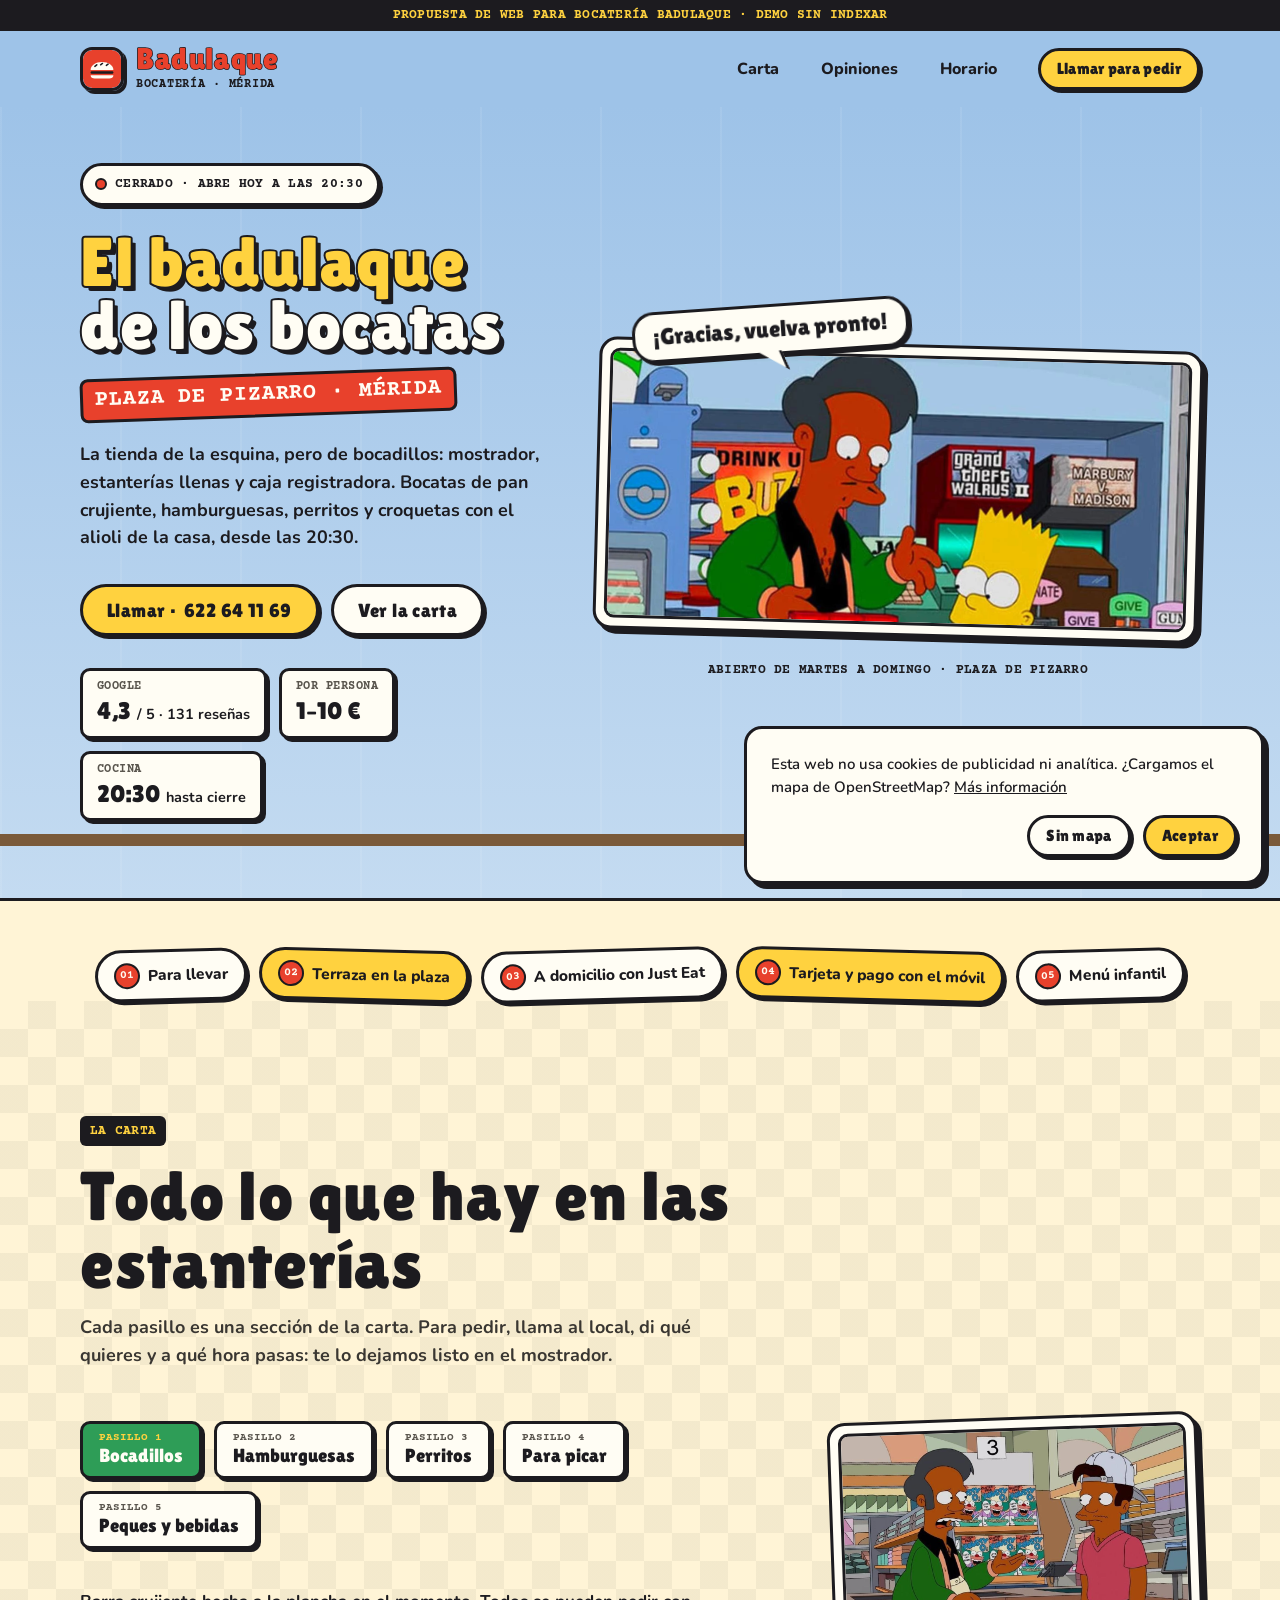
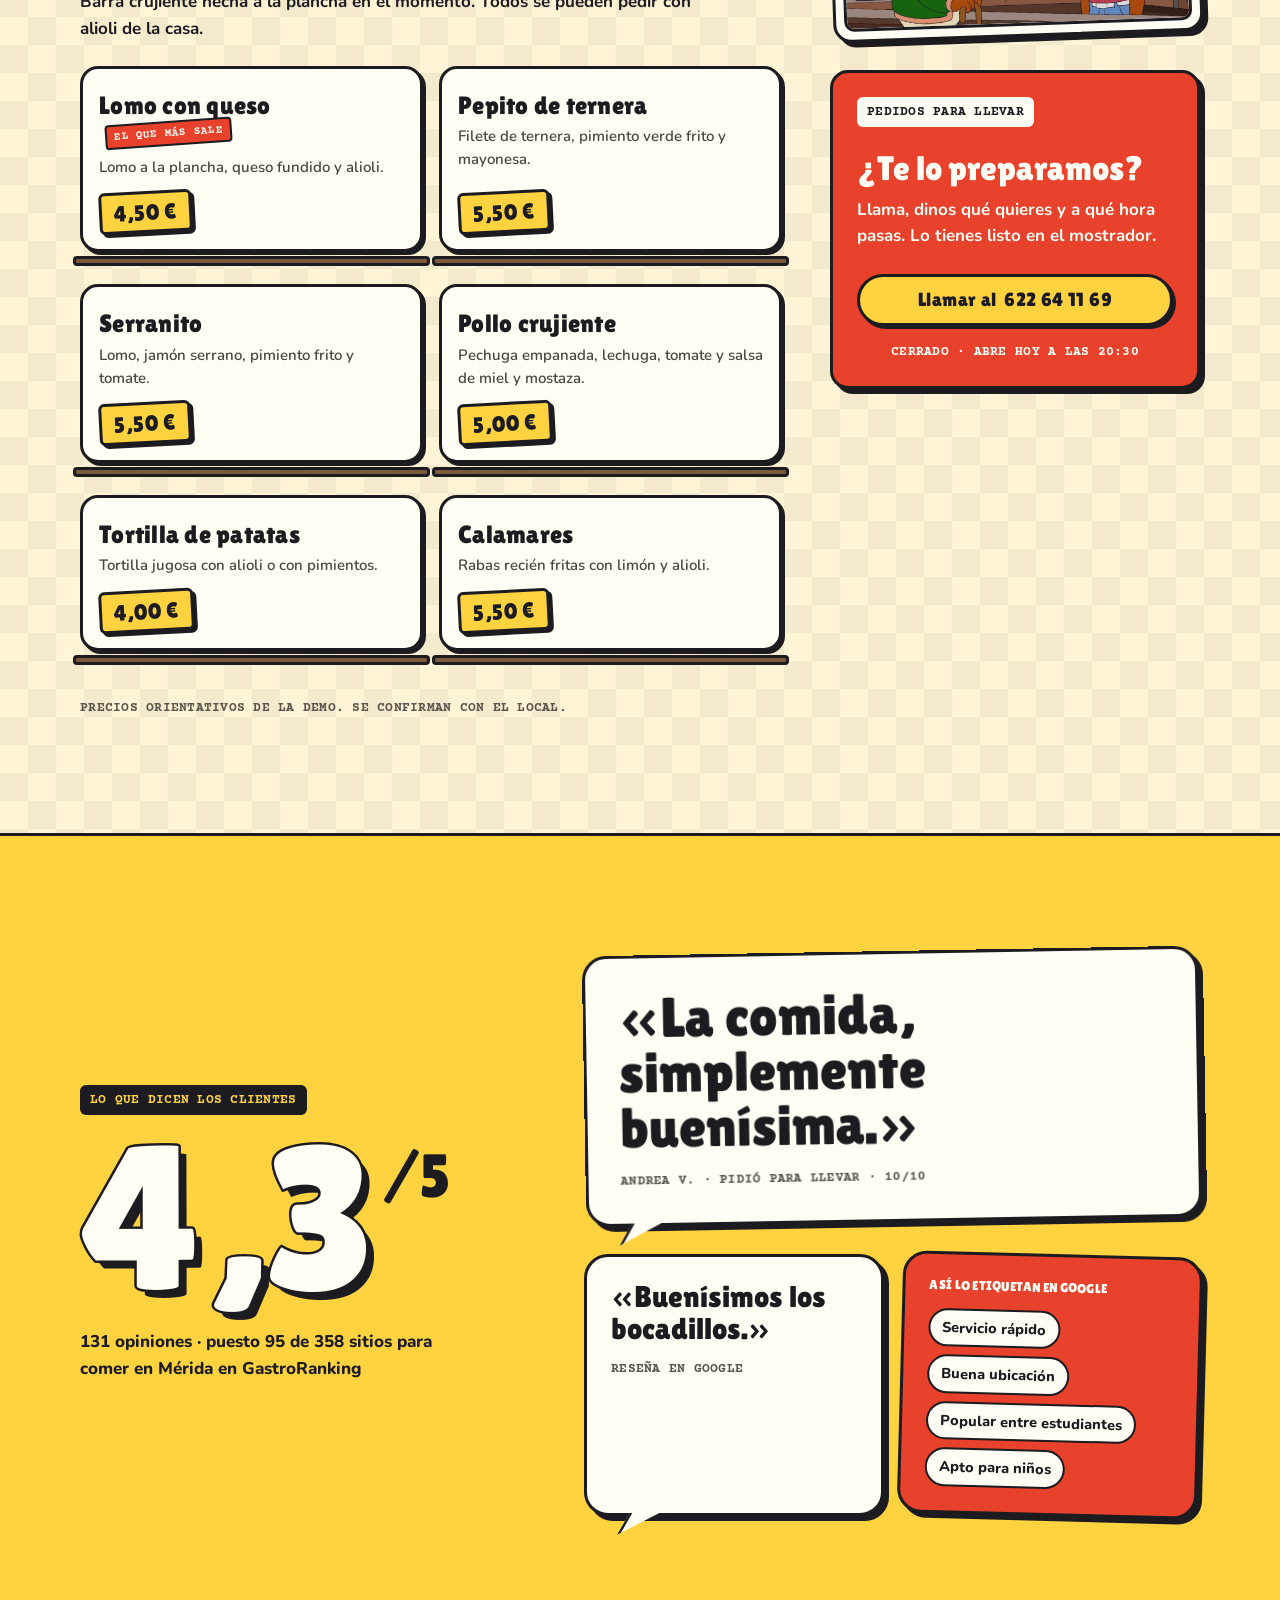
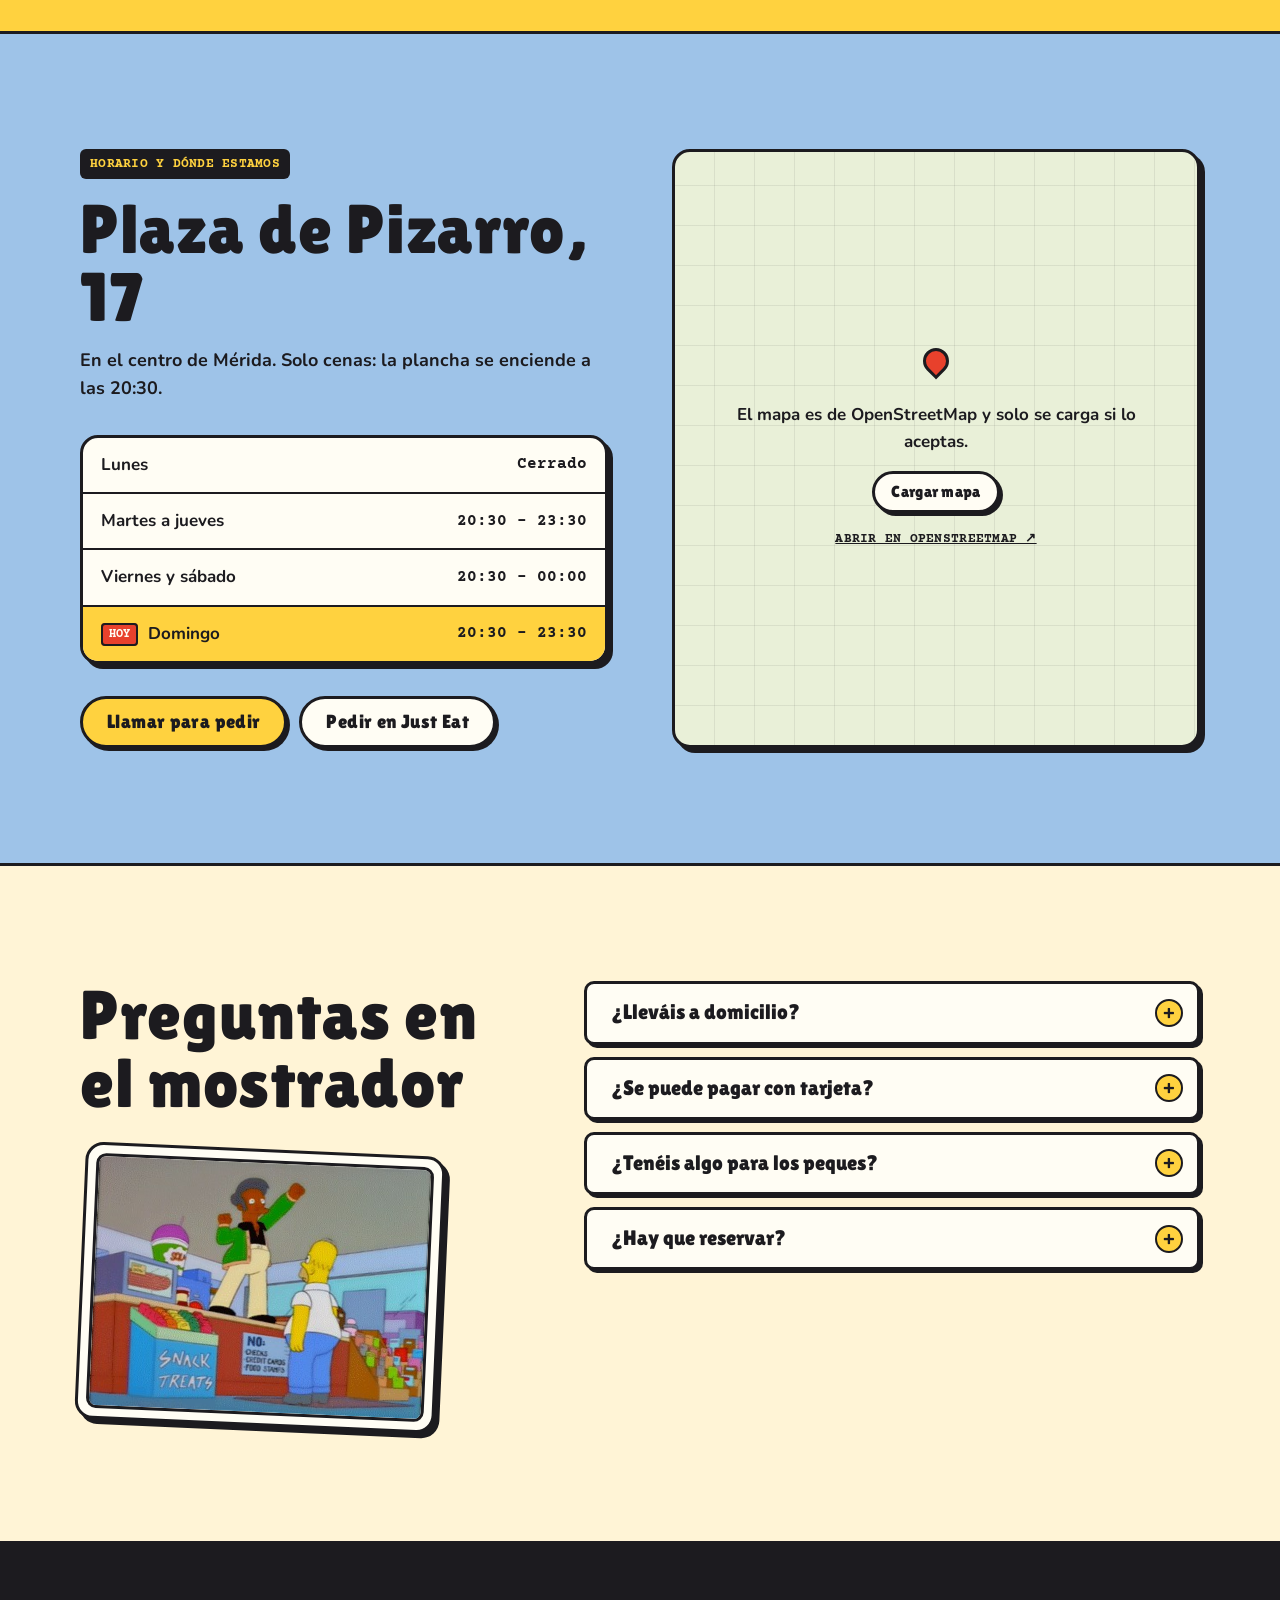
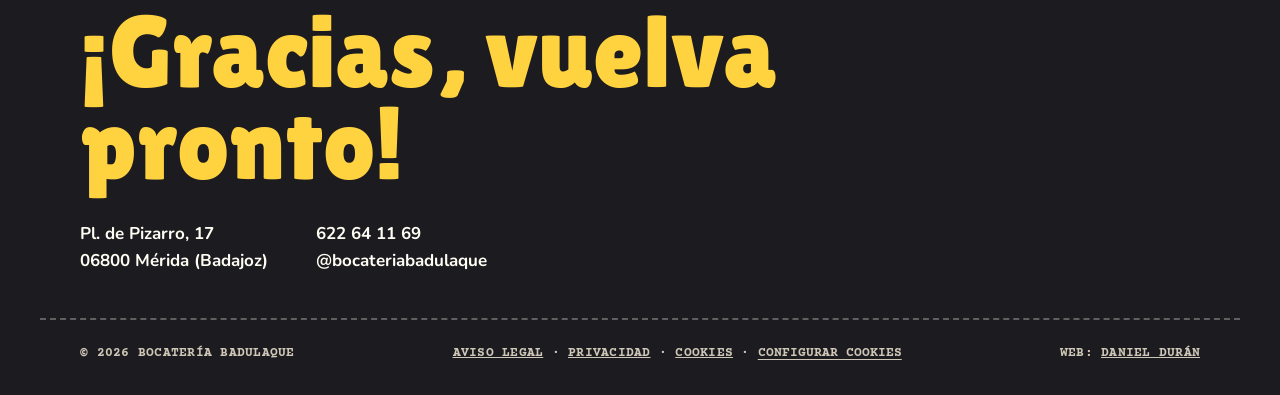
==== commit 45f70d70: "Quita el carrito y ambienta con las imágenes de referencia La carta queda solo informativa y los ped" ====
--- a/index.html
+++ b/index.html
@@ -4,7 +4,7 @@
   <meta charset="utf-8">
   <meta name="viewport" content="width=device-width, initial-scale=1">
   <title>Bocatería Badulaque — Bocadillos y hamburguesas de noche en Mérida</title>
-  <meta name="description" content="Bocatería Badulaque, en la plaza de Pizarro de Mérida: bocadillos, hamburguesas, perritos y croquetas con alioli. Abre de martes a domingo desde las 20:30. Pide para llevar por WhatsApp.">
+  <meta name="description" content="Bocatería Badulaque, en la plaza de Pizarro de Mérida: bocadillos, hamburguesas, perritos y croquetas con alioli. Abre de martes a domingo desde las 20:30. Pide para llevar llamando al 622 64 11 69.">
   <meta name="robots" content="noindex, nofollow">
   <meta name="theme-color" content="#7CC8F0">
   <link rel="icon" href="favicon.svg" type="image/svg+xml">
@@ -72,14 +72,13 @@
         <a href="#opiniones">Opiniones</a>
         <a href="#horario">Horario</a>
       </nav>
-      <a class="btn btn--primary btn--small" data-wa data-wa-msg="Hola, quería hacer un pedido para llevar en Badulaque." href="#">Pedir por WhatsApp</a>
+      <a class="btn btn--primary btn--small" data-tel href="tel:+34622641169">Llamar para pedir</a>
     </div>
   </header>
 
   <main id="contenido">
     <!-- ============ Inicio ============ -->
     <section class="hero" id="inicio" data-hero>
-      <div class="nubes" aria-hidden="true"><span></span><span></span><span></span></div>
       <div class="wrap hero__grid">
         <div class="hero__copy">
           <p class="status mono" data-status data-state="closed">
@@ -91,10 +90,10 @@
             <span>de los bocatas</span>
             <span class="hero__title-small">Plaza de Pizarro · Mérida</span>
           </h1>
-          <p class="hero__lead">La tienda de la esquina, pero de bocadillos: mostrador, estanterías llenas y ticket de caja. Bocatas de pan crujiente, hamburguesas, perritos y croquetas con el alioli de la casa, desde las 20:30.</p>
+          <p class="hero__lead">La tienda de la esquina, pero de bocadillos: mostrador, estanterías llenas y caja registradora. Bocatas de pan crujiente, hamburguesas, perritos y croquetas con el alioli de la casa, desde las 20:30.</p>
           <div class="hero__actions">
-            <a class="btn btn--primary" href="#carta">Pasar a comprar</a>
-            <a class="btn btn--ghost" data-tel href="tel:+34622641169">Llamar · <span data-tel-text>622 64 11 69</span></a>
+            <a class="btn btn--primary" data-tel href="tel:+34622641169">Llamar · <span data-tel-text>622 64 11 69</span></a>
+            <a class="btn btn--ghost" href="#carta">Ver la carta</a>
           </div>
           <dl class="hero__facts">
             <div><dt>Google</dt><dd><strong class="num">4,3</strong> / 5 · 131 reseñas</dd></div>
@@ -103,68 +102,12 @@
           </dl>
         </div>
 
-        <figure class="hero__art" aria-hidden="true">
-          <svg class="tienda" viewBox="0 0 600 520">
-            <defs>
-              <pattern id="rayas" width="60" height="60" patternUnits="userSpaceOnUse" x="30">
-                <rect width="30" height="60" fill="#FFFDF4"/><rect x="30" width="30" height="60" fill="var(--rojo)"/>
-              </pattern>
-            </defs>
-            <rect x="0" y="472" width="600" height="48" fill="#C9C1B0" stroke="#1C1B1F" stroke-width="5"/>
-            <path d="M120 472v48M260 472v48M400 472v48M540 472v48" stroke="#1C1B1F" stroke-width="3" opacity=".35"/>
-            <rect x="40" y="128" width="520" height="346" fill="#F6E3B4" stroke="#1C1B1F" stroke-width="5"/>
-            <path d="M60 210h40M90 222h40M500 300h36M520 312h30M60 452h44" stroke="#D9BF85" stroke-width="5" stroke-linecap="round"/>
-            <rect x="14" y="44" width="572" height="96" rx="16" fill="var(--rojo)" stroke="#1C1B1F" stroke-width="5"/>
-            <text x="300" y="116" text-anchor="middle" class="tienda__rotulo">BADULAQUE</text>
-            <path d="M44 92l6 -14 6 14 -14 -9h16zM544 92l6 -14 6 14 -14 -9h16z" fill="var(--amarillo)" stroke="#1C1B1F" stroke-width="2.5" stroke-linejoin="round"/>
-            <path d="M30 138H570V178a15 15 0 0 1 -30 0a15 15 0 0 1 -30 0a15 15 0 0 1 -30 0a15 15 0 0 1 -30 0a15 15 0 0 1 -30 0a15 15 0 0 1 -30 0a15 15 0 0 1 -30 0a15 15 0 0 1 -30 0a15 15 0 0 1 -30 0a15 15 0 0 1 -30 0a15 15 0 0 1 -30 0a15 15 0 0 1 -30 0a15 15 0 0 1 -30 0a15 15 0 0 1 -30 0a15 15 0 0 1 -30 0a15 15 0 0 1 -30 0a15 15 0 0 1 -30 0a15 15 0 0 1 -30 0Z" fill="url(#rayas)" stroke="#1C1B1F" stroke-width="5" stroke-linejoin="round"/>
-            <rect x="74" y="222" width="300" height="214" rx="8" fill="#BFE6F7" stroke="#1C1B1F" stroke-width="5"/>
-            <path d="M84 262h280M84 304h280" stroke="#7A5A3A" stroke-width="6"/>
-            <g stroke="#1C1B1F" stroke-width="2.5">
-              <rect x="94" y="236" width="16" height="24" rx="3" fill="var(--rojo)"/><rect x="114" y="242" width="16" height="18" rx="3" fill="var(--amarillo)"/>
-              <rect x="134" y="236" width="16" height="24" rx="3" fill="var(--verde)"/><rect x="300" y="238" width="22" height="22" rx="4" fill="#FFFDF4"/>
-              <rect x="326" y="234" width="16" height="26" rx="3" fill="var(--rojo)"/><rect x="94" y="280" width="26" height="22" rx="4" fill="var(--amarillo)"/>
-              <rect x="320" y="278" width="16" height="24" rx="3" fill="var(--verde)"/><rect x="340" y="284" width="16" height="18" rx="3" fill="var(--rojo)"/>
-            </g>
-            <path d="M90 236l40 60M330 330l24 -40" stroke="#fff" stroke-width="6" stroke-linecap="round" opacity=".6"/>
-            <g class="mascota" transform="translate(222 328)">
-              <g class="mascota__brazo">
-                <path d="M-64 -4C-84 -14 -96 -30 -100 -48" fill="none" stroke="#1C1B1F" stroke-width="7" stroke-linecap="round"/>
-                <circle cx="-102" cy="-56" r="13" fill="#FFFDF4" stroke="#1C1B1F" stroke-width="3.5"/>
-                <path d="M-110 -66l-4 -8M-102 -69v-9M-94 -66l4 -8" stroke="#1C1B1F" stroke-width="3" stroke-linecap="round"/>
-              </g>
-              <rect x="-68" y="20" width="136" height="26" rx="13" fill="#D98E3F" stroke="#1C1B1F" stroke-width="4"/>
-              <path d="M-72 18c12 -10 20 6 32 -2s20 6 32 -2 20 6 32 -2 20 6 32 -2 14 2 16 4z" fill="#7DB843" stroke="#1C1B1F" stroke-width="3" stroke-linejoin="round"/>
-              <rect x="-64" y="2" width="128" height="12" rx="6" fill="var(--rojo)" stroke="#1C1B1F" stroke-width="3"/>
-              <path d="M-70 -6h140l-10 12-12 -6-12 10-12 -8-14 8-12 -8-14 8-12 -8-12 10-12 -8-14 6z" fill="var(--amarillo)" stroke="#1C1B1F" stroke-width="3" stroke-linejoin="round"/>
-              <path d="M-74 -6C-74 -86 74 -86 74 -6Z" fill="#E9A653" stroke="#1C1B1F" stroke-width="4" stroke-linejoin="round"/>
-              <path d="M-50 -60l6 -3M46 -58l-6 -4M-56 -26l7 -1M52 -24l-7 -2" stroke="#FFF4D6" stroke-width="4" stroke-linecap="round"/>
-              <g class="mascota__ojos">
-                <circle cx="-20" cy="-44" r="14" fill="#FFFDF4" stroke="#1C1B1F" stroke-width="3"/>
-                <circle cx="20" cy="-44" r="14" fill="#FFFDF4" stroke="#1C1B1F" stroke-width="3"/>
-                <circle cx="-15" cy="-42" r="4.5" fill="#1C1B1F"/><circle cx="25" cy="-42" r="4.5" fill="#1C1B1F"/>
-              </g>
-              <path d="M-16 -22Q2 -8 20 -22" fill="none" stroke="#1C1B1F" stroke-width="3.5" stroke-linecap="round"/>
-              <path d="M-30 -66l4 -22h52l4 22z" fill="#FFFDF4" stroke="#1C1B1F" stroke-width="3" stroke-linejoin="round"/>
-              <path d="M-28 -76h56" stroke="var(--rojo)" stroke-width="5"/>
-            </g>
-            <rect x="74" y="374" width="300" height="62" fill="var(--verde)" stroke="#1C1B1F" stroke-width="5"/>
-            <path d="M74 390h300" stroke="var(--amarillo)" stroke-width="6"/>
-            <g stroke="#1C1B1F" stroke-width="3" stroke-linejoin="round">
-              <rect x="296" y="340" width="56" height="34" rx="4" fill="#9AA3AD"/>
-              <rect x="304" y="328" width="40" height="16" rx="3" fill="#2B2D2F"/>
-              <path d="M300 352h48M300 362h48" stroke-width="2"/>
-            </g>
-            <text x="324" y="341" text-anchor="middle" class="tienda__caja">4,50</text>
-            <rect x="410" y="222" width="120" height="252" rx="6" fill="var(--verde)" stroke="#1C1B1F" stroke-width="5"/>
-            <rect x="428" y="240" width="84" height="110" rx="4" fill="#BFE6F7" stroke="#1C1B1F" stroke-width="4"/>
-            <circle cx="514" cy="402" r="7" fill="var(--amarillo)" stroke="#1C1B1F" stroke-width="3"/>
-            <g class="tienda__cartel">
-              <path d="M446 352l24 -18 24 18" fill="none" stroke="#1C1B1F" stroke-width="2.5"/>
-              <rect x="432" y="352" width="76" height="32" rx="4" fill="#FFFDF4" stroke="#1C1B1F" stroke-width="3"/>
-              <text x="470" y="374" text-anchor="middle" class="tienda__abierto">ABIERTO</text>
-            </g>
-          </svg>
+        <figure class="hero__foto">
+          <div class="marco">
+            <img src="img/mostrador.jpg" width="1248" height="572" alt="Apu atiende a Bart en el mostrador del Badulaque de Los Simpson">
+          </div>
+          <p class="bocadillo-texto" aria-hidden="true">¡Gracias, vuelva pronto!</p>
+          <figcaption class="mono">Abierto de martes a domingo · Plaza de Pizarro</figcaption>
         </figure>
       </div>
     </section>
@@ -177,13 +120,13 @@
       <li><span class="perks__k mono">05</span>Menú infantil</li>
     </ul>
 
-    <!-- ============ Carta y pedido ============ -->
+    <!-- ============ Carta ============ -->
     <section class="section carta" id="carta" aria-labelledby="carta-title">
       <div class="wrap">
         <div class="section__head">
-          <p class="eyebrow mono">Las estanterías</p>
-          <h2 class="section__title" id="carta-title">Coge lo que quieras y pasa por caja</h2>
-          <p class="section__lead">Cada pasillo es una sección de la carta. Mete en la cesta lo que te apetezca y el ticket se manda solo por WhatsApp, con la hora a la que pasas a recogerlo.</p>
+          <p class="eyebrow mono">La carta</p>
+          <h2 class="section__title" id="carta-title">Todo lo que hay en las estanterías</h2>
+          <p class="section__lead">Cada pasillo es una sección de la carta. Para pedir, llama al local, di qué quieres y a qué hora pasas: te lo dejamos listo en el mostrador.</p>
         </div>
 
         <div class="carta__grid">
@@ -201,31 +144,16 @@
             <p class="carta__note mono">Precios orientativos de la demo. Se confirman con el local.</p>
           </div>
 
-          <aside class="comanda" data-comanda aria-labelledby="comanda-title">
-            <div class="comanda__paper">
-              <header class="comanda__head mono">
-                <p id="comanda-title">Ticket de caja</p>
-                <p>Badulaque · para llevar</p>
-              </header>
-              <p class="comanda__empty" data-empty>La cesta está vacía. Date una vuelta por los pasillos.</p>
-              <ul class="comanda__lines" data-lines></ul>
-              <div class="comanda__total mono">
-                <span>Total aprox.</span>
-                <strong class="num" data-total>0,00 €</strong>
-              </div>
-              <div class="comanda__fields">
-                <label>
-                  <span class="mono">Nombre</span>
-                  <input type="text" name="nombre" autocomplete="given-name" placeholder="Para cantar el pedido" data-nombre>
-                </label>
-                <label>
-                  <span class="mono">Recojo a las</span>
-                  <select name="hora" data-hora></select>
-                </label>
-              </div>
-              <button type="button" class="btn btn--primary btn--block" data-send disabled>Pagar en caja (por WhatsApp)</button>
-              <button type="button" class="comanda__clear mono" data-clear hidden>Vaciar la cesta</button>
-              <p class="comanda__gracias mono">*** ¡Gracias, vuelva pronto! ***</p>
+          <aside class="mostrador" aria-labelledby="mostrador-title">
+            <div class="marco marco--torcido">
+              <img src="img/pasillo-3.jpg" width="1200" height="675" alt="Apu en el pasillo 3 del Badulaque, junto a cajas de cereales Krusty-O's">
+            </div>
+            <div class="mostrador__cartel">
+              <p class="eyebrow mono">Pedidos para llevar</p>
+              <h3 id="mostrador-title">¿Te lo preparamos?</h3>
+              <p>Llama, dinos qué quieres y a qué hora pasas. Lo tienes listo en el mostrador.</p>
+              <a class="btn btn--primary btn--block" data-tel href="tel:+34622641169">Llamar al <span data-tel-text>622 64 11 69</span></a>
+              <p class="mostrador__estado mono" data-status-copy></p>
             </div>
           </aside>
         </div>
@@ -282,8 +210,7 @@
           </table>
 
           <div class="donde__actions">
-            <a class="btn btn--primary" data-wa data-wa-msg="Hola, quería hacer un pedido para llevar en Badulaque." href="#">WhatsApp</a>
-            <a class="btn btn--ghost" data-tel href="tel:+34622641169">Llamar</a>
+            <a class="btn btn--primary" data-tel href="tel:+34622641169">Llamar para pedir</a>
             <a class="btn btn--ghost" href="https://www.just-eat.es/" target="_blank" rel="noopener" data-justeat>Pedir en Just Eat</a>
           </div>
         </div>
@@ -301,11 +228,16 @@
     <!-- ============ Dudas ============ -->
     <section class="section faq" aria-labelledby="faq-title">
       <div class="wrap faq__grid">
-        <h2 class="section__title" id="faq-title">Preguntas en el mostrador</h2>
+        <div class="faq__head">
+          <h2 class="section__title" id="faq-title">Preguntas en el mostrador</h2>
+          <figure class="marco marco--torcido-2">
+            <img src="img/encima-del-mostrador.jpg" width="400" height="300" alt="Apu de pie sobre el mostrador del Badulaque delante de Homer">
+          </figure>
+        </div>
         <div class="faq__list">
           <details>
             <summary>¿Lleváis a domicilio?</summary>
-            <p>Sí, a través de Just Eat. Si vienes tú, pídelo por WhatsApp y te lo tenemos listo a la hora que digas.</p>
+            <p>Sí, a través de Just Eat. Si vienes tú, llama al 622 64 11 69 y te lo tenemos listo a la hora que digas.</p>
           </details>
           <details>
             <summary>¿Se puede pagar con tarjeta?</summary>
@@ -339,10 +271,10 @@
     </div>
   </footer>
 
-  <!-- Barra de pedido en móvil -->
-  <a class="mobile-cta" href="#carta" data-mobile-cta>
-    <span><strong data-mobile-count>0</strong> en la cesta</span>
-    <span class="num" data-mobile-total>Ver carta</span>
+  <!-- Botón de llamar fijo en móvil -->
+  <a class="mobile-cta" href="tel:+34622641169" data-tel data-mobile-cta>
+    <span>Llamar para pedir</span>
+    <span class="num" data-tel-text>622 64 11 69</span>
   </a>
 
   <div class="cookie-banner" data-cookie-banner hidden role="dialog" aria-live="polite" aria-label="Contenido externo">
--- a/style.css
+++ b/style.css
@@ -6,8 +6,9 @@
    ========================================================= */
 :root {
   --tinta: #1C1B1F;
-  --cielo: #7CC8F0;
-  --cielo-2: #A9DCF6;
+  --cielo: #9EC3E8;
+  --cielo-2: #C4DBF1;
+  --pared: #8FB0D6;
   --amarillo: #FFD23F;
   --amarillo-2: #FFE27A;
   --rojo: #E8412C;
@@ -99,20 +100,15 @@
 .site-nav a { text-decoration: none; font-weight: 800; font-size: 16px; padding: 8px 14px; border-radius: var(--r-pill); border: 3px solid transparent; transition: border-color .15s, background-color .15s; }
 .site-nav a:hover { border-color: var(--tinta); background: var(--papel); }
 
-/* ---------- Inicio: cielo, nubes y fachada ---------- */
-.hero { position: relative; overflow: hidden; background: linear-gradient(var(--cielo) 0 70%, var(--cielo-2)); padding: clamp(24px, 5vw, 56px) 0 0; border-bottom: var(--trazo); }
-.nubes span { position: absolute; display: block; width: 180px; height: 56px; background: #fff; border-radius: 999px; opacity: .95; animation: nube 60s linear infinite; }
-.nubes span::before, .nubes span::after { content: ""; position: absolute; background: #fff; border-radius: 50%; }
-.nubes span::before { width: 84px; height: 84px; left: 28px; top: -40px; }
-.nubes span::after { width: 64px; height: 64px; left: 92px; top: -26px; }
-.nubes span:nth-child(1) { top: 90px; left: -10%; }
-.nubes span:nth-child(2) { top: 230px; left: 40%; transform: scale(.7); animation-duration: 80s; animation-delay: -30s; }
-.nubes span:nth-child(3) { top: 60px; left: 75%; transform: scale(.85); animation-duration: 70s; animation-delay: -50s; }
-@keyframes nube { from { translate: -30vw 0; } to { translate: 110vw 0; } }
-@media (prefers-reduced-motion: reduce) { .nubes span { animation: none; } }
-
-.hero__grid { position: relative; display: grid; grid-template-columns: 1fr 1.15fr; gap: clamp(24px, 4vw, 56px); align-items: end; }
-.hero__copy { padding-bottom: clamp(40px, 6vw, 80px); }
+/* ---------- Inicio: interior de la tienda ---------- */
+.hero { position: relative; overflow: hidden; padding: clamp(24px, 5vw, 56px) 0 clamp(48px, 6vw, 80px); border-bottom: var(--trazo);
+  /* pared de la tienda con una balda de golosinas al fondo */
+  background:
+    linear-gradient(transparent calc(100% - 64px), var(--madera) calc(100% - 64px) calc(100% - 52px), transparent calc(100% - 52px)),
+    repeating-linear-gradient(90deg, rgba(255,255,255,.08) 0 2px, transparent 2px 120px),
+    linear-gradient(var(--cielo), var(--cielo-2)); }
+.hero__grid { position: relative; display: grid; grid-template-columns: 1fr 1.3fr; gap: clamp(24px, 4vw, 56px); align-items: center; }
+.hero__copy { min-width: 0; }
 .status { display: inline-flex; align-items: center; gap: var(--s-2); padding: 8px 14px 8px 12px; background: var(--papel); border: var(--trazo); border-radius: var(--r-pill); box-shadow: var(--sombra-s); margin-bottom: var(--s-5); font-size: 13px; }
 .status__dot { width: 12px; height: 12px; border-radius: 50%; background: var(--rojo); border: 2px solid var(--tinta); }
 .status[data-state="open"] .status__dot { background: #4CD964; animation: parpadeo 1.6s steps(2) infinite; }
@@ -131,18 +127,20 @@
 .hero__facts dd { margin: 0; font-size: 14.5px; font-weight: 700; }
 .hero__facts strong { font: 400 24px/1 var(--f-display); margin-right: 2px; }
 
-.hero__art { margin: 0 0 -4px; position: relative; }
-.tienda { width: 100%; height: auto; overflow: visible; }
-.tienda__rotulo { font: 400 68px/1 var(--f-display); fill: var(--amarillo); stroke: var(--tinta); stroke-width: 5px; paint-order: stroke; letter-spacing: 3px; }
-.tienda__abierto { font: 700 15px/1 var(--f-mono); fill: var(--rojo); }
-.tienda__caja { font: 700 11px/1 var(--f-mono); fill: #7CFC8A; }
-.tienda__cartel { transform-box: fill-box; transform-origin: 50% 0; animation: cartel 3s ease-in-out infinite; }
-@keyframes cartel { 0%, 100% { rotate: -4deg; } 50% { rotate: 4deg; } }
-.mascota__brazo { transform-box: view-box; transform-origin: -64px -4px; animation: saludo 1.4s ease-in-out infinite; }
-@keyframes saludo { 0%, 100% { rotate: 0deg; } 50% { rotate: -22deg; } }
-.mascota__ojos { transform-box: fill-box; transform-origin: center; animation: parpado 5s infinite; }
-@keyframes parpado { 0%, 94%, 100% { scale: 1 1; } 97% { scale: 1 .1; } }
-@media (prefers-reduced-motion: reduce) { .tienda__cartel, .mascota__brazo, .mascota__ojos { animation: none; } }
+.hero__foto { margin: 0; position: relative; padding-top: 40px; }
+.hero__foto figcaption { margin-top: var(--s-5); text-align: center; font-size: 13px; }
+
+/* Marco de viñeta para las imágenes de la serie */
+.marco { margin: 0; background: var(--papel); border: var(--trazo); border-radius: var(--r); padding: 8px; box-shadow: var(--sombra); rotate: 1.5deg; }
+.marco img { width: 100%; height: auto; border: 3px solid var(--tinta); border-radius: 10px; }
+.marco--torcido { rotate: -2deg; }
+.marco--torcido-2 { rotate: 2.5deg; max-width: 360px; margin-top: var(--s-6); }
+
+/* Bocadillo de cómic sobre la imagen */
+.bocadillo-texto { position: absolute; top: 0; left: 6%; z-index: 2; background: var(--papel); border: var(--trazo); border-radius: 22px; padding: 10px 18px; font: 400 clamp(18px, 1.8vw, 24px)/1.1 var(--f-display); box-shadow: var(--sombra-s); rotate: -4deg; animation: bocadillo 3.2s ease-in-out infinite; }
+.bocadillo-texto::after { content: ""; position: absolute; left: 46%; bottom: -19px; width: 24px; height: 20px; background: var(--papel); border-right: 3px solid var(--tinta); border-bottom: 3px solid var(--tinta); clip-path: polygon(0 0, 100% 0, 100% 100%); transform: skewX(20deg); }
+@keyframes bocadillo { 0%, 100% { translate: 0 0; } 50% { translate: 0 -6px; } }
+@media (prefers-reduced-motion: reduce) { .bocadillo-texto { animation: none; } }
 
 /* ---------- Ventajas: pegatinas ---------- */
 .perks { list-style: none; margin: 0 auto; display: flex; flex-wrap: wrap; justify-content: center; gap: var(--s-3); padding-top: var(--s-7); padding-bottom: 0; }
@@ -176,7 +174,7 @@
 .carta__panel.is-leaving { opacity: 0; transform: translateY(6px); }
 .carta__intro { margin-bottom: var(--s-5); max-width: 38em; font-weight: 700; }
 .items { list-style: none; margin: 0; padding: 0; display: grid; grid-template-columns: repeat(2, minmax(0, 1fr)); gap: var(--s-6) var(--s-4); }
-.item { position: relative; display: grid; grid-template-columns: 1fr auto; grid-template-rows: 1fr auto; gap: var(--s-3); padding: var(--s-5) var(--s-4) var(--s-4); background: var(--papel); border: var(--trazo); border-radius: var(--r); box-shadow: var(--sombra-s); }
+.item { position: relative; display: grid; grid-template-rows: 1fr auto; gap: var(--s-3); padding: var(--s-5) var(--s-4) var(--s-4); background: var(--papel); border: var(--trazo); border-radius: var(--r); box-shadow: var(--sombra-s); }
 /* la balda de madera bajo cada producto */
 .item::after { content: ""; position: absolute; left: -10px; right: -10px; bottom: -17px; height: 10px; background: var(--madera); border: 3px solid var(--tinta); border-radius: 4px; }
 .item > div { grid-column: 1 / -1; }
@@ -184,40 +182,14 @@
 .item h3 .badge { display: inline-block; font: 700 11px/1 var(--f-mono); text-transform: uppercase; margin-left: 6px; padding: 5px 7px; border-radius: 4px; background: var(--rojo); color: var(--papel); border: 2px solid var(--tinta); transform: rotate(-4deg); position: relative; top: -4px; }
 .item p { color: #4A463F; font-size: 15px; font-weight: 600; margin-top: 6px; }
 .item__price { align-self: end; justify-self: start; font: 400 22px/1 var(--f-display); background: var(--amarillo); padding: 8px 12px 6px; border: var(--trazo); border-radius: 6px; transform: rotate(-3deg); box-shadow: var(--sombra-s); }
-.add { align-self: end; width: 48px; height: 48px; border-radius: 50%; border: var(--trazo); background: var(--verde); color: var(--papel); box-shadow: var(--sombra-s); cursor: pointer; display: grid; place-items: center; transition: transform .15s var(--rebote), box-shadow .12s, background-color .15s; position: relative; }
-.add:hover { transform: translate(-1px, -1px) rotate(90deg); box-shadow: 4px 4px 0 var(--tinta); }
-.add:active { transform: translate(2px, 2px) scale(.92); box-shadow: 0 0 0 var(--tinta); }
-.add svg { width: 18px; height: 18px; }
-.add svg path { stroke-width: 3; }
-.add[data-qty]:not([data-qty="0"])::after { content: attr(data-qty); position: absolute; top: -10px; right: -10px; min-width: 26px; height: 26px; padding: 0 6px; border-radius: 13px; background: var(--rojo); color: var(--papel); border: 2px solid var(--tinta); font: 400 15px/22px var(--f-display); text-align: center; }
 .carta__note { color: var(--gris); margin-top: var(--s-7); font-size: 12.5px; }
 
-/* ---------- Ticket de caja ---------- */
-.comanda { position: sticky; top: 100px; }
-.comanda__paper { background: #fff; color: var(--tinta); padding: var(--s-6) var(--s-5) var(--s-5); border: var(--trazo); border-bottom: 0; border-radius: 6px 6px 0 0; position: relative; box-shadow: var(--sombra); font-family: var(--f-mono); transform: rotate(.6deg); }
-.comanda__paper::after { content: ""; position: absolute; left: -3px; right: -3px; bottom: -14px; height: 14px; background:
-  linear-gradient(135deg, #fff 50%, transparent 50%) 0 0 / 14px 14px repeat-x,
-  linear-gradient(-135deg, #fff 50%, transparent 50%) 0 0 / 14px 14px repeat-x; border-left: 3px solid var(--tinta); border-right: 3px solid var(--tinta); }
-.comanda__head { display: flex; justify-content: space-between; padding-bottom: var(--s-4); border-bottom: 2px dashed var(--tinta); font-size: 12.5px; }
-.comanda__head p:first-child { font-size: 15px; }
-.comanda__empty { padding: var(--s-6) 0; font-size: 15px; }
-.comanda__lines { list-style: none; margin: 0; padding: var(--s-3) 0; }
-.comanda__lines li { display: grid; grid-template-columns: auto 1fr auto auto; gap: var(--s-3); align-items: center; padding: 7px 0; font-size: 15px; }
-.comanda__lines .q, .comanda__lines .p { font-weight: 700; font-variant-numeric: tabular-nums; }
-.comanda__lines button { width: 28px; height: 28px; border-radius: 50%; border: 2px solid var(--tinta); background: var(--papel); cursor: pointer; display: grid; place-items: center; transition: background-color .15s, transform .1s; }
-.comanda__lines button:hover { background: var(--amarillo); }
-.comanda__lines button:active { transform: scale(.9); }
-.comanda__lines li.is-new { animation: lineIn .4s var(--ease-out); }
-@keyframes lineIn { from { background: var(--amarillo-2); } to { background: transparent; } }
-.comanda__total { display: flex; justify-content: space-between; align-items: baseline; padding: var(--s-4) 0; border-top: 2px dashed var(--tinta); border-bottom: 2px dashed var(--tinta); }
-.comanda__total strong { font: 400 36px/1 var(--f-display); }
-.comanda__fields { display: grid; grid-template-columns: 1fr 1fr; gap: var(--s-3); margin: var(--s-5) 0; }
-.comanda__fields label { display: flex; flex-direction: column; gap: 6px; }
-.comanda__fields .mono { font-size: 12px; }
-.comanda__fields input, .comanda__fields select { min-height: 46px; padding: 0 12px; border-radius: var(--r-s); border: var(--trazo); background: var(--crema); width: 100%; font-family: var(--f-text); font-weight: 700; }
-.comanda__clear { display: block; margin: var(--s-4) auto 0; background: none; border: 0; cursor: pointer; text-decoration: underline; text-underline-offset: 3px; font-size: 13px; }
-.comanda__clear:hover { color: var(--rojo); }
-.comanda__gracias { text-align: center; margin-top: var(--s-4); font-size: 13px; }
+.mostrador { position: sticky; top: 100px; display: flex; flex-direction: column; gap: var(--s-6); }
+.mostrador__cartel { background: var(--rojo); color: var(--papel); border: var(--trazo); border-radius: var(--r); padding: var(--s-5); box-shadow: var(--sombra); }
+.mostrador__cartel .eyebrow { background: var(--papel); color: var(--tinta); }
+.mostrador__cartel h3 { font: 400 34px/1 var(--f-display); margin-bottom: var(--s-3); }
+.mostrador__cartel p { font-weight: 700; margin-bottom: var(--s-5); }
+.mostrador__estado { margin: var(--s-4) 0 0 !important; font-size: 13px; text-align: center; }
 
 /* ---------- Opiniones: bocadillos de cómic ---------- */
 .opiniones { background: var(--amarillo); border-top: var(--trazo); border-bottom: var(--trazo); }
@@ -259,7 +231,7 @@
 .map__link:hover { color: var(--rojo); }
 
 /* ---------- FAQ ---------- */
-.faq__grid { display: grid; grid-template-columns: 5fr 7fr; gap: clamp(32px, 5vw, 80px); }
+.faq__grid { display: grid; grid-template-columns: 5fr 7fr; gap: clamp(32px, 5vw, 80px); align-items: start; }
 .faq__list { display: flex; flex-direction: column; gap: var(--s-3); }
 .faq__list details { background: var(--papel); border: var(--trazo); border-radius: var(--r-s); box-shadow: var(--sombra-s); }
 .faq__list summary { list-style: none; cursor: pointer; padding: var(--s-4) 52px var(--s-4) var(--s-5); font: 400 21px/1.2 var(--f-display); position: relative; }
@@ -295,6 +267,8 @@
 .js .reveal.is-in { opacity: 1; transform: none; }
 .js .quote--big.reveal.is-in { transform: rotate(-1deg); }
 .js .quote--tags.reveal.is-in { transform: rotate(1.5deg); }
+.js .marco.reveal { transform: translateY(20px); }
+.js .marco.reveal.is-in { transform: none; }
 @media (prefers-reduced-motion: reduce) { .js .reveal { opacity: 1; transform: none; transition: none; } }
 
 /* ---------- Páginas legales ---------- */
@@ -319,18 +293,19 @@
    ========================================================= */
 @media (max-width: 1040px) {
   .carta__grid { grid-template-columns: minmax(0, 1fr) 320px; }
+  .hero__grid { grid-template-columns: minmax(0, 1fr) minmax(0, 1fr); }
   .items { grid-template-columns: minmax(0, 1fr); }
 }
 
 @media (max-width: 860px) {
   .site-nav { display: none; }
   .hero__grid { grid-template-columns: minmax(0, 1fr); }
-  .hero__art { max-width: 520px; width: 100%; margin: 0 auto -4px; }
-  .hero__copy { padding-bottom: 0; }
+  .hero__foto { max-width: 560px; width: 100%; margin: 0 auto; }
+  .hero { background: repeating-linear-gradient(90deg, rgba(255,255,255,.08) 0 2px, transparent 2px 120px), linear-gradient(var(--cielo), var(--cielo-2)); }
   .carta__grid { grid-template-columns: minmax(0, 1fr); }
   .carta__menu { min-width: 0; }
   .items { grid-template-columns: repeat(2, minmax(0, 1fr)); }
-  .comanda { position: static; max-width: 460px; }
+  .mostrador { position: static; max-width: 520px; }
   .opiniones__grid, .donde__grid, .faq__grid { grid-template-columns: minmax(0, 1fr); }
   .map { min-height: 320px; }
   .mobile-cta {
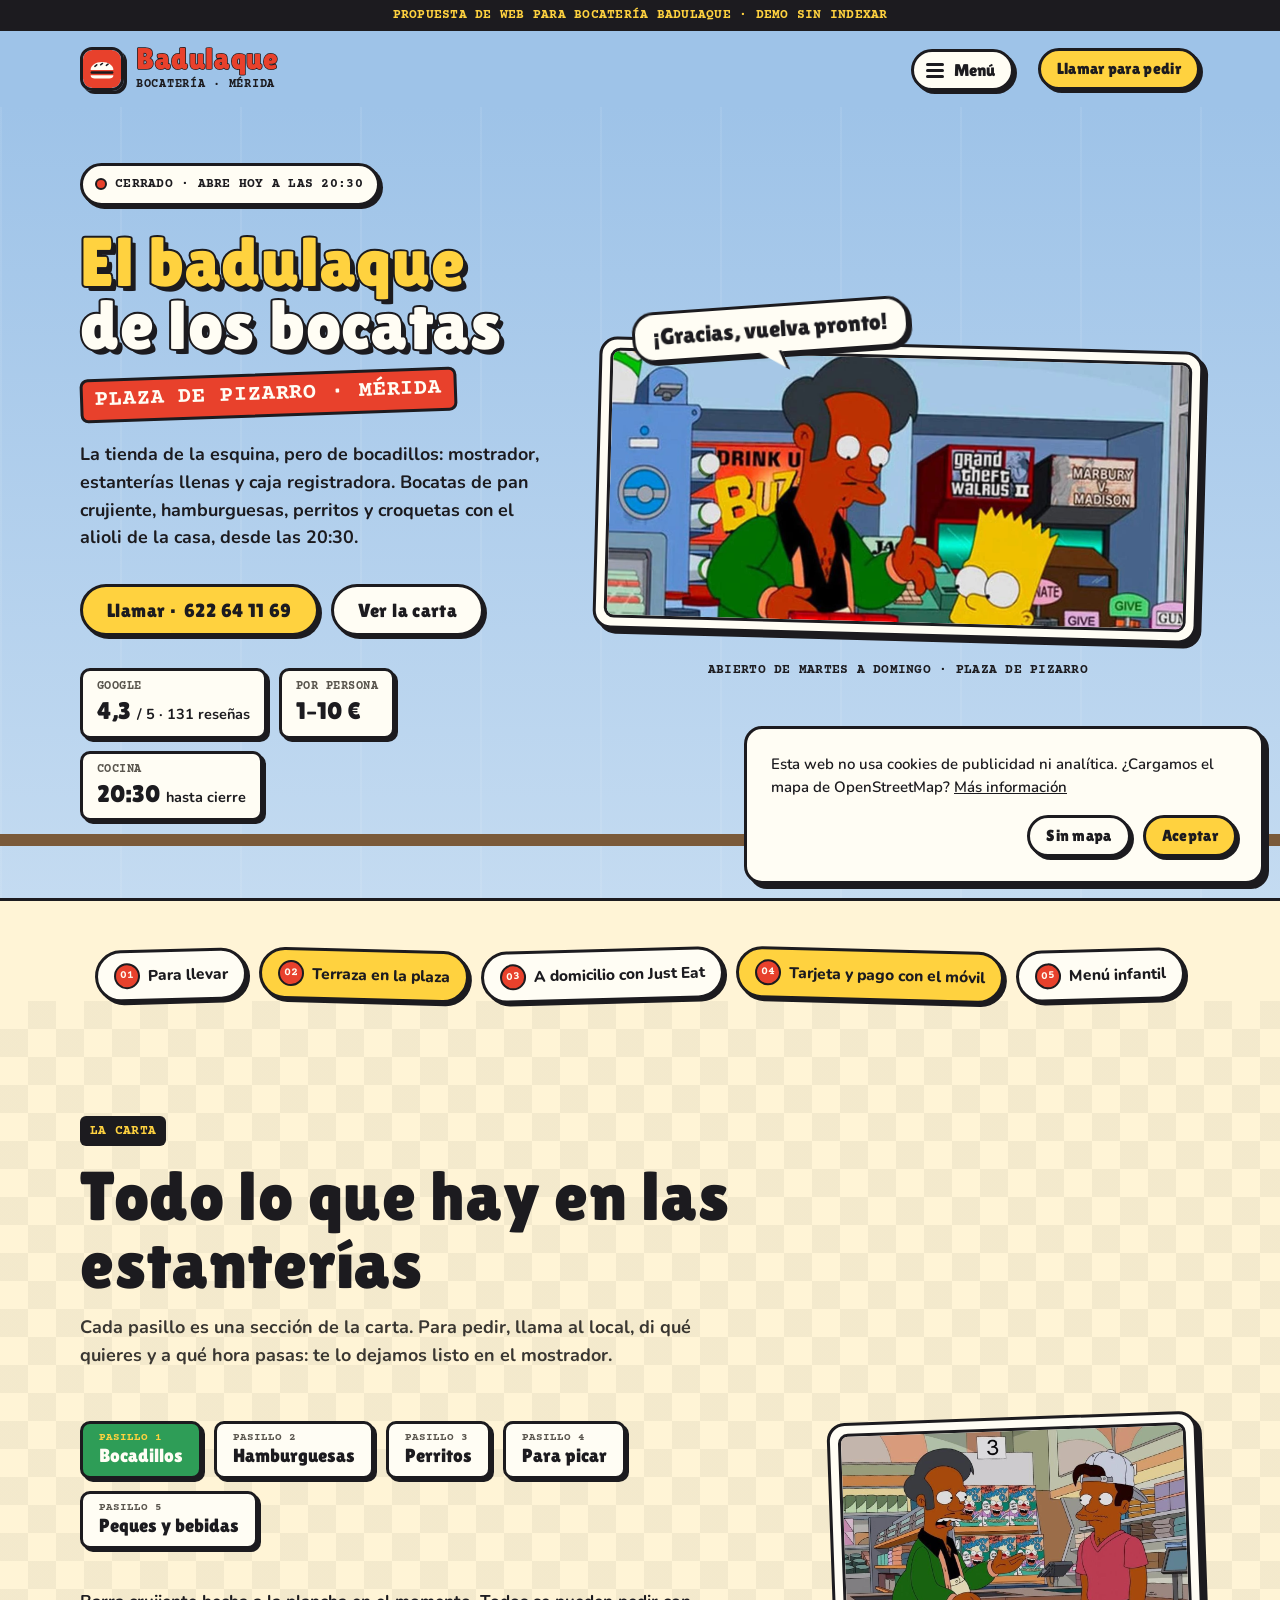
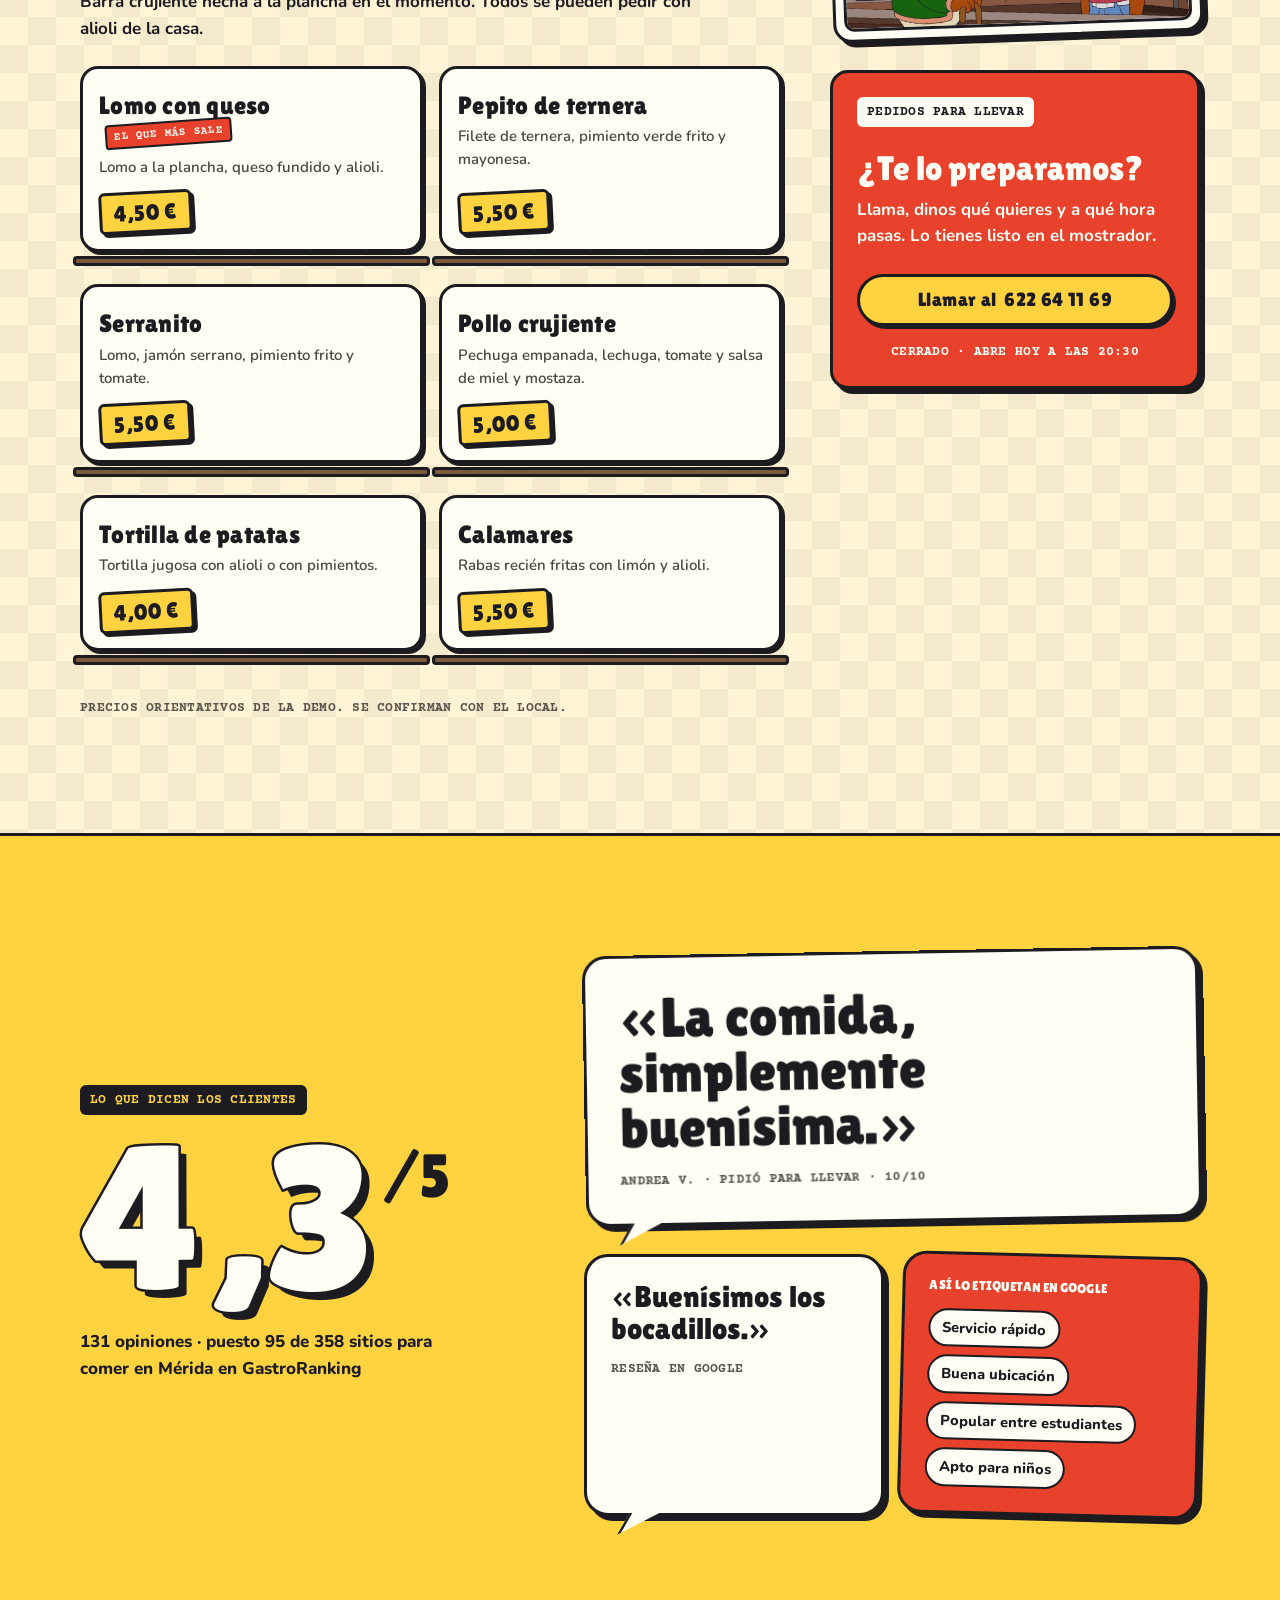
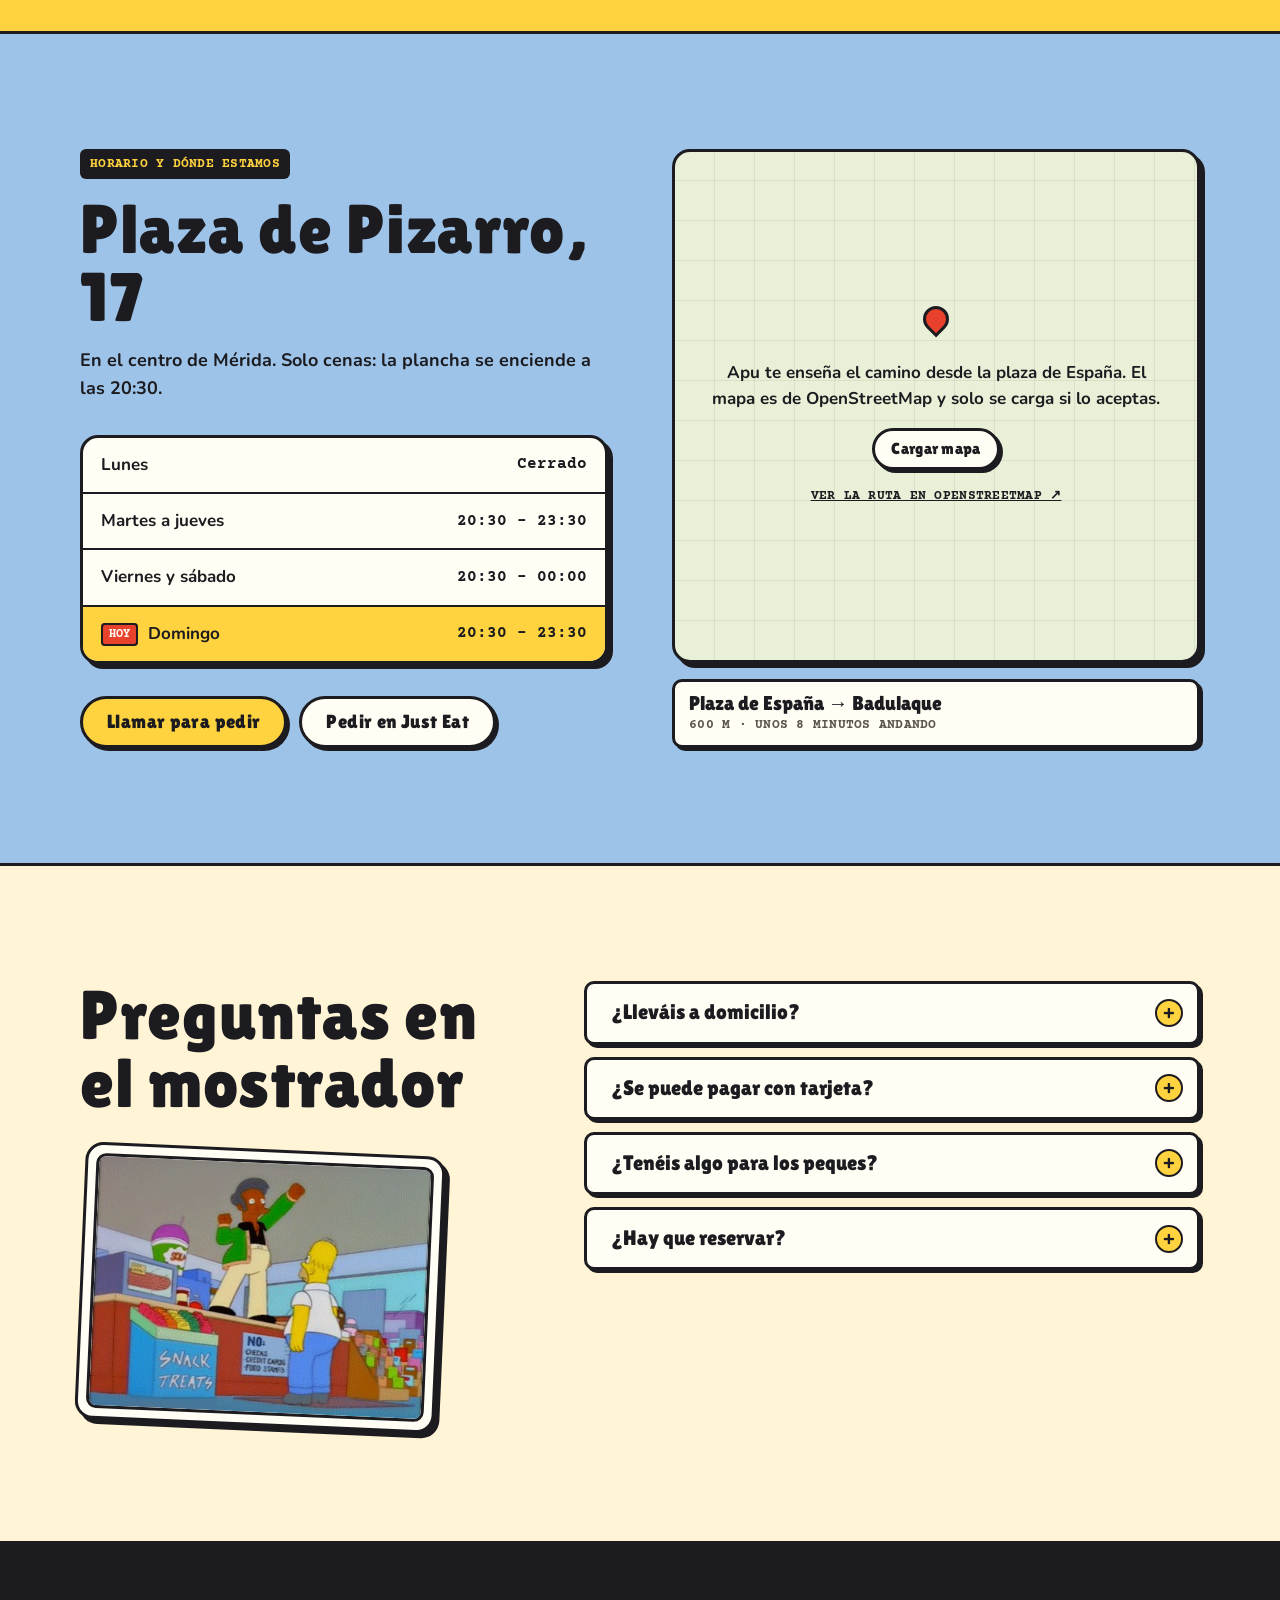
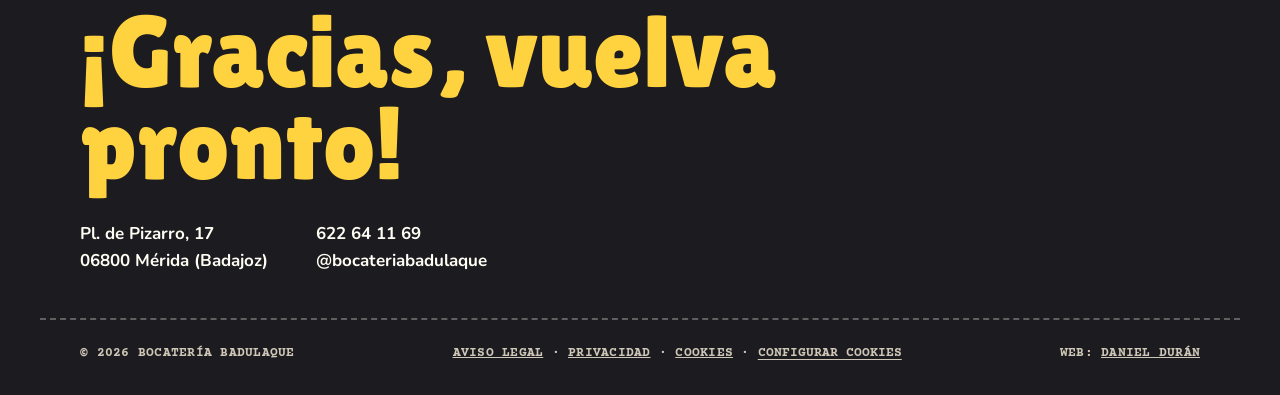
==== commit 53586a38: "Añade a Apu caminando en el mapa y un menú desplegable Apu recorre la ruta a pie real desde la plaza" ====
--- a/index.html
+++ b/index.html
@@ -67,12 +67,30 @@
         </svg>
         <span class="logo__word">Badulaque<small>Bocatería · Mérida</small></span>
       </a>
-      <nav class="site-nav" aria-label="Secciones">
-        <a href="#carta">Carta</a>
-        <a href="#opiniones">Opiniones</a>
-        <a href="#horario">Horario</a>
+      <nav class="menu" data-menu aria-label="Menú principal">
+        <button type="button" class="menu__btn" aria-expanded="false" aria-controls="menu-panel" data-menu-btn>
+          <span class="menu__icon" aria-hidden="true"><span></span><span></span><span></span></span>
+          Menú
+        </button>
+        <div class="menu__panel" id="menu-panel" data-menu-panel hidden>
+          <p class="menu__title mono">La carta</p>
+          <ul class="menu__pasillos">
+            <li><a href="#carta" data-goto-tab="bocadillos"><span class="mono">Pasillo 1</span>Bocadillos</a></li>
+            <li><a href="#carta" data-goto-tab="hamburguesas"><span class="mono">Pasillo 2</span>Hamburguesas</a></li>
+            <li><a href="#carta" data-goto-tab="perritos"><span class="mono">Pasillo 3</span>Perritos</a></li>
+            <li><a href="#carta" data-goto-tab="picar"><span class="mono">Pasillo 4</span>Para picar</a></li>
+            <li><a href="#carta" data-goto-tab="peques"><span class="mono">Pasillo 5</span>Peques y bebidas</a></li>
+          </ul>
+          <ul class="menu__links">
+            <li><a href="#opiniones">Opiniones</a></li>
+            <li><a href="#horario">Horario</a></li>
+            <li><a href="#como-llegar">Cómo llegar</a></li>
+            <li><a href="#preguntas">Preguntas</a></li>
+          </ul>
+          <a class="btn btn--primary btn--block" data-tel href="tel:+34622641169">Llamar · <span data-tel-text>622 64 11 69</span></a>
+        </div>
       </nav>
-      <a class="btn btn--primary btn--small" data-tel href="tel:+34622641169">Llamar para pedir</a>
+      <a class="btn btn--primary btn--small header-call" data-tel href="tel:+34622641169">Llamar para pedir</a>
     </div>
   </header>
 
@@ -215,18 +233,25 @@
           </div>
         </div>
 
+        <div class="ruta" id="como-llegar">
         <div class="map" data-map>
+          <div class="map__canvas" data-map-canvas></div>
           <div class="map__placeholder" data-map-placeholder>
-            <p>El mapa es de OpenStreetMap y solo se carga si lo aceptas.</p>
+            <p>Apu te enseña el camino desde la plaza de España. El mapa es de OpenStreetMap y solo se carga si lo aceptas.</p>
             <button type="button" class="btn btn--ghost btn--small" data-map-load>Cargar mapa</button>
-            <a class="map__link mono" href="https://www.openstreetmap.org/search?query=Plaza%20de%20Pizarro%2017%20M%C3%A9rida" target="_blank" rel="noopener">Abrir en OpenStreetMap ↗</a>
-          </div>
+            <a class="map__link mono" href="https://www.openstreetmap.org/directions?engine=fossgis_osrm_foot&amp;route=38.91616%2C-6.34614%3B38.91361%2C-6.34153" target="_blank" rel="noopener">Ver la ruta en OpenStreetMap ↗</a>
+          </div>
+        </div>
+        <div class="ruta__info">
+          <p><strong>Plaza de España → Badulaque</strong><span class="mono">600 m · unos 8 minutos andando</span></p>
+          <button type="button" class="btn btn--ghost btn--small" data-replay hidden>Repetir el paseo</button>
+        </div>
         </div>
       </div>
     </section>
 
     <!-- ============ Dudas ============ -->
-    <section class="section faq" aria-labelledby="faq-title">
+    <section class="section faq" id="preguntas" aria-labelledby="faq-title">
       <div class="wrap faq__grid">
         <div class="faq__head">
           <h2 class="section__title" id="faq-title">Preguntas en el mostrador</h2>
--- a/style.css
+++ b/style.css
@@ -96,9 +96,6 @@
 .logo__mark { width: 44px; height: 44px; border: var(--trazo); border-radius: 12px; box-shadow: var(--sombra-s); }
 .logo__word { font: 400 30px/1 var(--f-display); color: var(--rojo); -webkit-text-stroke: 1.5px var(--tinta); paint-order: stroke fill; display: flex; flex-direction: column; letter-spacing: .02em; }
 .logo__word small { font: 700 12px/1.4 var(--f-mono); color: var(--tinta); -webkit-text-stroke: 0; letter-spacing: .06em; text-transform: uppercase; margin-top: 3px; }
-.site-nav { display: flex; gap: var(--s-2); }
-.site-nav a { text-decoration: none; font-weight: 800; font-size: 16px; padding: 8px 14px; border-radius: var(--r-pill); border: 3px solid transparent; transition: border-color .15s, background-color .15s; }
-.site-nav a:hover { border-color: var(--tinta); background: var(--papel); }
 
 /* ---------- Inicio: interior de la tienda ---------- */
 .hero { position: relative; overflow: hidden; padding: clamp(24px, 5vw, 56px) 0 clamp(48px, 6vw, 80px); border-bottom: var(--trazo);
@@ -230,6 +227,61 @@
 .map__link { font-size: 13px; }
 .map__link:hover { color: var(--rojo); }
 
+/* ---------- Menú desplegable ---------- */
+.menu { position: relative; }
+.menu__btn { display: inline-flex; align-items: center; gap: 10px; min-height: 42px; padding: 0 16px 0 12px; border-radius: var(--r-pill); border: var(--trazo); background: var(--papel); box-shadow: var(--sombra-s); font: 400 17px/1 var(--f-display); cursor: pointer; transition: transform .12s var(--ease-out), box-shadow .12s, background-color .15s; }
+.menu__btn:hover { transform: translate(-1px, -1px); box-shadow: 4px 4px 0 var(--tinta); }
+.menu__btn:active { transform: translate(2px, 2px); box-shadow: 1px 1px 0 var(--tinta); }
+.menu__btn[aria-expanded="true"] { background: var(--amarillo); }
+.menu__icon { display: grid; gap: 3px; width: 18px; }
+.menu__icon span { display: block; height: 3px; border-radius: 2px; background: var(--tinta); transition: transform .2s var(--ease-out), opacity .15s; }
+.menu__btn[aria-expanded="true"] .menu__icon span:nth-child(1) { transform: translateY(6px) rotate(45deg); }
+.menu__btn[aria-expanded="true"] .menu__icon span:nth-child(2) { opacity: 0; }
+.menu__btn[aria-expanded="true"] .menu__icon span:nth-child(3) { transform: translateY(-6px) rotate(-45deg); }
+.menu__panel { position: absolute; right: 0; top: calc(100% + 14px); width: 340px; background: var(--papel); border: var(--trazo); border-radius: var(--r); box-shadow: var(--sombra); padding: var(--s-4); z-index: 45;
+  transform-origin: top right; opacity: 0; transform: scale(.94) translateY(-6px); transition: opacity .16s var(--ease-out), transform .2s var(--ease-out); }
+.menu__panel.is-open { opacity: 1; transform: none; }
+.menu__panel[hidden] { display: none; }
+.menu__title { font-size: 12.5px; color: var(--gris); margin: 4px 4px var(--s-2); }
+.menu__panel ul { list-style: none; margin: 0; padding: 0; }
+.menu__pasillos { display: grid; gap: 6px; }
+.menu__pasillos a { display: flex; align-items: baseline; gap: 10px; padding: 8px 10px; border-radius: var(--r-s); border: 2px solid transparent; text-decoration: none; font: 400 20px/1.1 var(--f-display); transition: background-color .12s, border-color .12s; }
+.menu__pasillos a .mono { font-size: 11.5px; color: var(--gris); min-width: 70px; }
+.menu__pasillos a:hover, .menu__links a:hover { background: var(--amarillo); border-color: var(--tinta); }
+.menu__links { display: grid; grid-template-columns: 1fr 1fr; gap: 6px; margin: var(--s-3) 0 var(--s-4) !important; padding-top: var(--s-3) !important; border-top: 2px dashed var(--tinta) !important; }
+.menu__links a { display: block; padding: 8px 10px; border-radius: var(--r-s); border: 2px solid transparent; text-decoration: none; font-weight: 800; transition: background-color .12s, border-color .12s; }
+@media (prefers-reduced-motion: reduce) { .menu__panel { transition: none; } }
+
+/* ---------- Ruta de Apu en el mapa ---------- */
+.ruta { display: flex; flex-direction: column; gap: var(--s-4); min-width: 0; }
+.ruta .map { flex: 1; min-height: 460px; }
+.map__canvas { position: absolute; inset: 0; z-index: 1; }
+.map__placeholder { z-index: 2; }
+.map__placeholder[hidden] { display: none; }
+.map .leaflet-container { font-family: var(--f-text); background: #E9F0D8; }
+.map .leaflet-tile-pane { filter: saturate(1.25) contrast(1.05); }
+.map .leaflet-bar { border: var(--trazo); box-shadow: var(--sombra-s); }
+.map .leaflet-bar a { color: var(--tinta); font-weight: 900; }
+.ruta__info { display: flex; align-items: center; justify-content: space-between; gap: var(--s-4); flex-wrap: wrap; background: var(--papel); border: var(--trazo); border-radius: var(--r-s); box-shadow: var(--sombra-s); padding: 10px 14px; }
+.ruta__info p { display: flex; flex-direction: column; gap: 2px; }
+.ruta__info strong { font: 400 20px/1.1 var(--f-display); }
+.ruta__info .mono { font-size: 12.5px; color: var(--gris); }
+.ruta__info [hidden] { display: none; }
+
+.apu-pin { background: none; border: 0; }
+.apu-pin img { width: 60px; height: 60px; border-radius: 50%; border: 3px solid var(--tinta); box-shadow: 3px 3px 0 var(--tinta); background: var(--papel); display: block; }
+.apu-pin.is-walking img { animation: paso .32s ease-in-out infinite alternate; }
+@keyframes paso { from { transform: translateY(0) rotate(-7deg); } to { transform: translateY(-7px) rotate(7deg); } }
+@media (prefers-reduced-motion: reduce) { .apu-pin.is-walking img { animation: none; } }
+.pin-local { background: none; border: 0; width: auto !important; height: auto !important; }
+.pin-local img { width: 44px; height: 44px; border: 3px solid var(--tinta); border-radius: 12px; box-shadow: 3px 3px 0 var(--tinta); }
+.pin-local span, .pin-texto span { position: absolute; white-space: nowrap; font: 400 16px/1 var(--f-display); background: var(--amarillo); border: 3px solid var(--tinta); border-radius: 8px; padding: 5px 8px 4px; box-shadow: 2px 2px 0 var(--tinta); }
+.pin-local span { left: 50%; top: -34px; transform: translateX(-50%); }
+.pin-texto { background: none; border: 0; width: auto !important; height: auto !important; }
+.pin-texto span { transform: translate(-50%, -150%); background: var(--papel); font-size: 15px; }
+.leaflet-tooltip.apu-dice { font: 400 17px/1.1 var(--f-display); color: var(--tinta); background: var(--papel); border: 3px solid var(--tinta); border-radius: 16px; box-shadow: 3px 3px 0 var(--tinta); padding: 8px 12px; }
+.leaflet-tooltip.apu-dice::before { border-top-color: var(--tinta); }
+
 /* ---------- FAQ ---------- */
 .faq__grid { display: grid; grid-template-columns: 5fr 7fr; gap: clamp(32px, 5vw, 80px); align-items: start; }
 .faq__list { display: flex; flex-direction: column; gap: var(--s-3); }
@@ -298,8 +350,7 @@
 }
 
 @media (max-width: 860px) {
-  .site-nav { display: none; }
-  .hero__grid { grid-template-columns: minmax(0, 1fr); }
+    .hero__grid { grid-template-columns: minmax(0, 1fr); }
   .hero__foto { max-width: 560px; width: 100%; margin: 0 auto; }
   .hero { background: repeating-linear-gradient(90deg, rgba(255,255,255,.08) 0 2px, transparent 2px 120px), linear-gradient(var(--cielo), var(--cielo-2)); }
   .carta__grid { grid-template-columns: minmax(0, 1fr); }
@@ -307,7 +358,7 @@
   .items { grid-template-columns: repeat(2, minmax(0, 1fr)); }
   .mostrador { position: static; max-width: 520px; }
   .opiniones__grid, .donde__grid, .faq__grid { grid-template-columns: minmax(0, 1fr); }
-  .map { min-height: 320px; }
+  .map, .ruta .map { min-height: 380px; }
   .mobile-cta {
     position: fixed; left: 12px; right: 12px; bottom: 12px; z-index: 50;
     display: flex; justify-content: space-between; align-items: center;
@@ -328,7 +379,10 @@
   .logo__word { font-size: 25px; }
   .logo__word small { display: none; }
   .logo__mark { width: 38px; height: 38px; }
-  .site-header .btn--small { padding: 0 14px; font-size: 15px; }
+  .header-call { display: none; }
+  .menu { position: static; }
+  .menu__panel { left: 12px; right: 12px; top: calc(100% + 6px); width: auto; max-height: calc(100vh - 100px); overflow-y: auto; }
+  .menu__links { grid-template-columns: 1fr 1fr; }
   .hero__title { font-size: clamp(46px, 14.5vw, 64px); }
   .hero__title span:nth-child(-n+2) { -webkit-text-stroke-width: 3px; text-shadow: 3px 3px 0 var(--tinta); }
   .hero__actions .btn { flex: 1 1 100%; }
